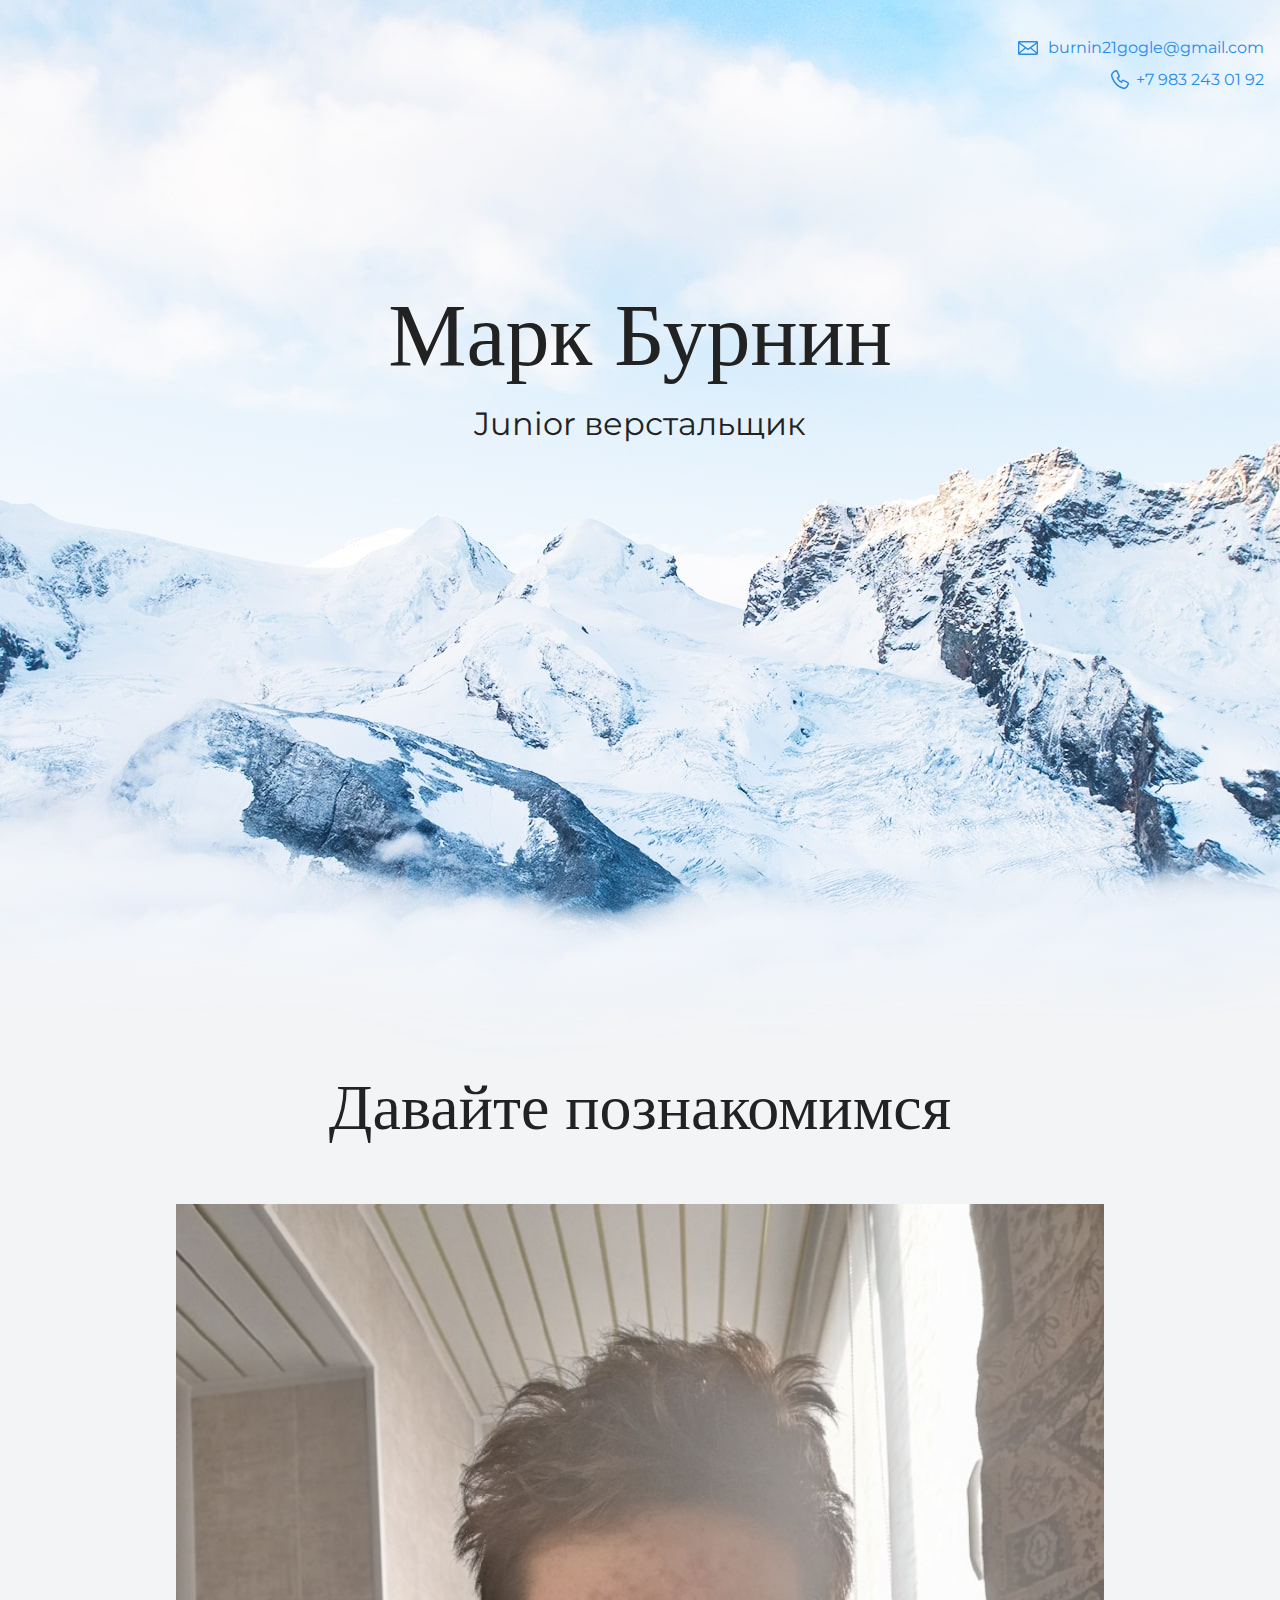
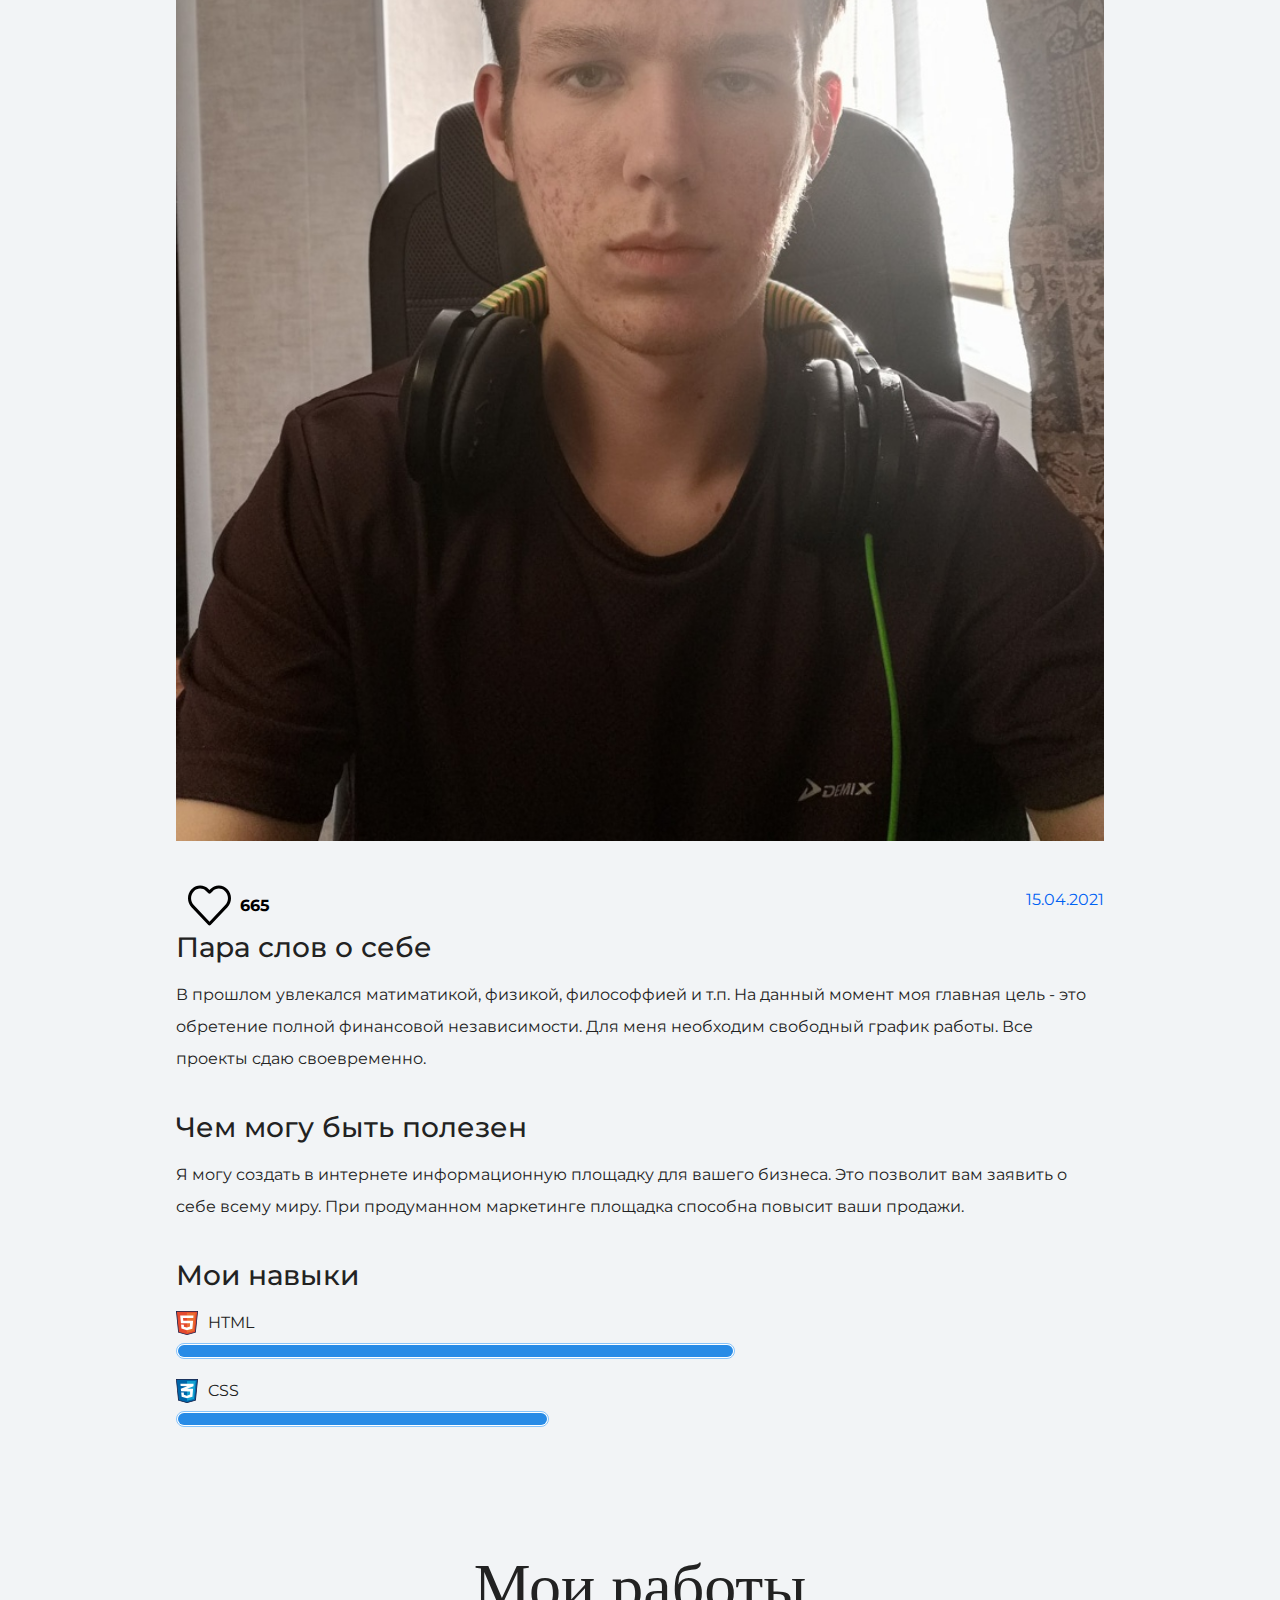
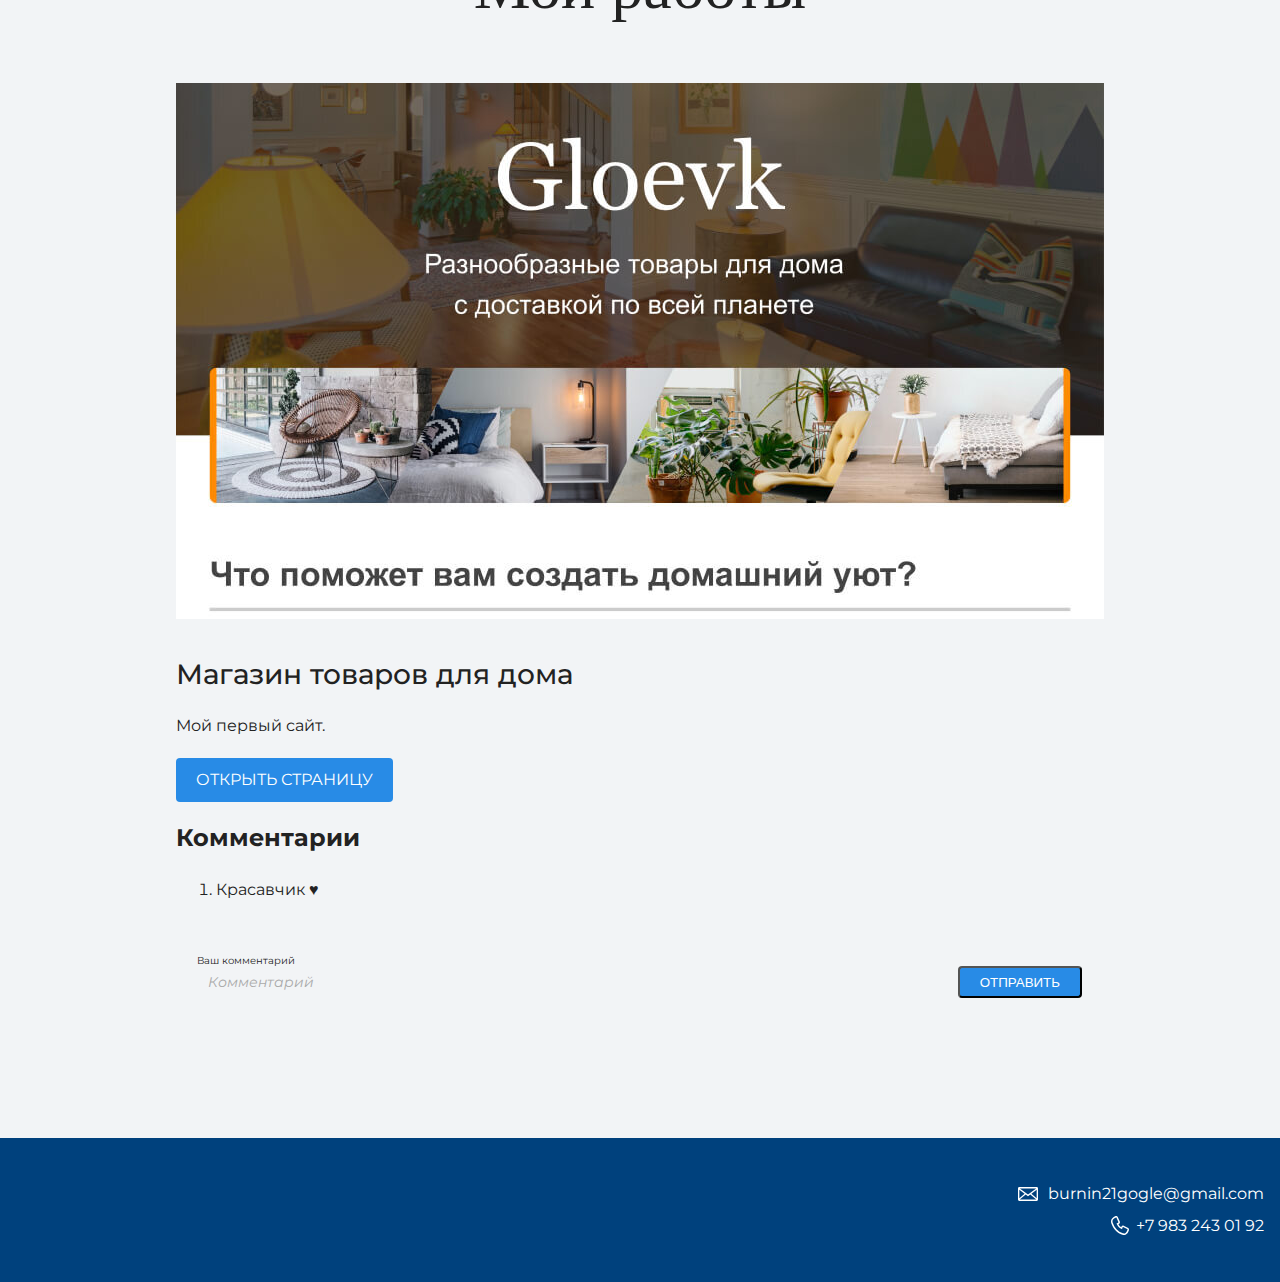
==== index.html @ 39d93b5e "666" ====
<!DOCTYPE html>
<html lang="ru">
  <head>
    <meta charset="UTF-8">
    <link rel="stylesheet" href="style.css">
    <link href="https://fonts.googleapis.com/css?family=Montserrat:400,500,700|Old+Standard+TT&display=swap&subset=cyrillic" rel="stylesheet">
    <title>Портфолио Junior верстальщика</title>
  </head>

  <body>
    <header class="page-header">
    	<div class="container">
      <a href="mailto:burnin21gogle@gmail.com" class="header-email">burnin21gogle@gmail.com</a>
        <br>
      <a href="tel:+79832430192" class="header-phone">+7 983 243 01 92</a>
        </div>
    </header>

    <section class="hero-image">
    	<div class="container">
      <h1 class="heading">Марк Бурнин </h1>
      <p>Junior верстальщик</p>
        </div>
    </section>

    <section class="intro">
    	<div class="container">
      <h2 class="subheading">Давайте познакомимся</h2>
        <figure class="user-image">
        <img src="files/myface.jpg" width="928" alt="Фотография Бурнина Марка Артемьевича">
          </figure>
          <div class="news-stats">
            <button class="heart like-none" type="button"><span class="likes-number">665</span></button>
            <time datetime="2021-04-15">15.04.2021</time>
          </div>
      <h3>Пара слов о себе</h3>
      <p>В прошлом увлекался матиматикой, физикой, философфией и т.п.
       На данный момент моя главная цель - это обретение полной финансовой независимости.
       Для меня необходим свободный график работы.
       Все проекты сдаю своевременно.
        </p>
      <h3>Чем могу быть полезен</h3>
      <p>Я могу создать в интернете информационную площадку для вашего бизнеса.
        Это позволит вам заявить о себе всему миру.
        При продуманном маркетинге площадка способна повысит ваши продажи.</p>
        <div class="skills">
          <h3>Мои навыки</h3>
          <dl class="skills-list">
            <dt class="skill-html">HTML</dt>
            <dd class="level" style="width: 60%;"><div>60%</div></dd>
            <dt class="skill-css">CSS</dt>
            <dd class="level" style="width: 40%;"><div>40%</div></dd>
            </dl>
          </div>
         </div>
    </section>

    <section class="portfolio">
    	<div class="container">
      <h2 class="subheading">Мои работы</h2>
<figure class="project-image">
  <img src="files/project.jpg" width="928" height="536" alt="Cайт магазина товаров для дома">
</figure>
      <h3>Магазин товаров для дома</h3>
      <p>Мой первый сайт.</p>
<a class="button" href="source/project/index.html">Открыть страницу</a>
        </div>

      <div class="container">
        <h2>Комментарии</h2>
          <ol class="comment-list">
            <li class="user-comment">Красавчик ♥</li>
          </ol>
        <form action="https://MarkBurnin.github.io/my-site" method="post" class="comment-form">
          <div class="comment-inner">
            <label class="comment-label" for="comment-input">Ваш комментарий</label>
            <input type="text" class="comment-field" value="" placeholder="Комментарий" required id="comment-input">
          </div>
          <button class="button" type="submit">Отправить</button>
          </form>
        </div>
    </section>
                                                  
    <footer class="page-footer">
    	<div class="container">
      <a class="footer-email" href="mailto:burnin21gogle@gmail.com">burnin21gogle@gmail.com</a>
        <br>
      <a class="footer-phone" href="tel:+79832430192">+7 983 243 01 92</a>
        </div>
    </footer>
    <script src="likes.js"></script>
    <script src="comment.js"></script>
  </body>
</html>
---- style.css ----
body {
  margin: 0;
  min-width: 960px;
  font-family: "Montserrat", "Helvetica", "Arial", sans-serif;
  font-size: 16px;
  line-height: 32px;
  color: #222222;
  background-color: #f2f4f6;
  background-image: url("img/hero-bg.jpg");
  background-repeat: no-repeat;
  background-position: top center;
}

.news-stats{
  display: flex;
  justify-content: space-between;
}

.news-stats img {
  margin-bottom: 4px;
  width: 100%;
  height: 220px;
  object-fit: cover;
}

.like-none {
  background-image: url(img/like-none.svg);
}

.like-full {
  background-image: url(img/like-full.svg);
}

.news-stats time {
  font: 12px/14px;
  color:rgb(0, 97, 243);
}

.heart {
  padding: 12px 14px;
  min-width: 40px;
  min-height: 34px;
  font-family: inherit;
  font-weight: bold;
  font-size: 16px;
  border: none;
  background-color: transparent;
  background-repeat: no-repeat;
  background-position: 12px;
  cursor: pointer;
}  

.heart .likes-number {
  margin-left: 50px;
  line-height: 14px;
}

.container {
  max-width: 928px;
  margin: 0 auto;
  padding: 0 16px;
}

.page-header {
  margin: 0 0 160px;
  padding: 32px 0 32px;
}

.page-header .container,
.page-footer .container {
  max-width: 1408px;
  text-align: right;
}

.page-header a {
  margin-left: 56px;
  color: #288be6;
  text-decoration: none;
  background-repeat: no-repeat;
  background-position: left;
}

.header-email {
  padding-left: 30px;
  background-image: url("img/icon-email-header.svg");
}

.header-phone {
  padding-left: 25px;
  background-image: url("img/icon-phone-header.svg");
}

.hero-image {
  margin-bottom: 620px;
}

.hero-image .container {
  max-width: 1408px;
  text-align: center;
}

.heading {
  margin: 0 0 16px;
  font-family: "Old Standard TT", "Times", "Times New Roman", serif;
  font-size: 88px;
  line-height: 96px;
  font-weight: 400;
}

.hero-image p {
  margin: 0;
  font-size: 32px;
  line-height: 48px;
}

.intro {
  margin: 0 0 120px;
}

.subheading {
  margin: 0 0 56px;
  font-family: "Old Standard TT", "Times", "Times New Roman", serif;
  font-size: 64px;
  line-height: 80px;
  font-weight: 400;
  text-align: center;
}

.user-image {
  margin: 0 0 32px;
  text-align: center;
}

.intro h3,
.portfolio h3 {
  margin: 0 0 12px;
  font-size: 28px;
  line-height: 40px;
  font-weight: 500;
}

.intro p {
  margin: 0 0 32px;
}

.skills-list {
  margin: 0;
  padding: 0;
}

.skills-list dt {
  padding-left: 32px;
  background-repeat: no-repeat;
  background-position: left;
}

.skill-html {
  background-image: url("img/icon-html.svg");
}

.skill-css {
  background-image: url("img/icon-css.svg");
}

.level {
  margin: 4px 0 16px;
  padding: 0;
  height: 14px;
  font-size: 0;
  background-color: #ffffff;
  border: 1px solid #86c3fa;
  border-radius: 8px;
}

.level div {
  margin: 1px;
  height: 12px;
  background-color: #288be6;
  border-radius: 6px;
}

.portfolio {
  margin: 0 0 120px;
}

.projects {
  margin: 0;
  padding: 0;
  list-style: none;
}

.projects li {
  margin: 0 0 80px;
}

.project-image {
  margin: 0 0 24px;
  text-align: center;
}

.projects p {
  margin: 0 0 24px;
}

.button {
  padding: 6px 20px;
  display: inline-block;
  vertical-align: baseline;
  text-decoration: none;
  text-transform: uppercase;
  border-radius: 4px;
  background-color: #288be6;
  color: #ffffff;
}

.page-footer {
  padding: 40px 0;
  background-color: #00417d;
  color: #ffffff;
}

.page-footer a {
  margin-left: 56px;
  color: inherit;
  text-decoration: none;
  background-repeat: no-repeat;
  background-position: left;
}

.footer-email {
  padding-left: 30px;
  background-image: url("img/icon-email-footer.svg");
}

.footer-phone {
  padding-left: 25px;
  background-image: url("img/icon-phone-footer.svg");
}

.comment-form {
  display: flex;
  margin-bottom: 30px;
  padding: 20px 12px;
  margin: 40px 10px;
}

.comment-inner {
  position: relative;
  flex-grow: 1;
  margin-right: 10px;
}

.comment-label {
  position: absolute;
  top: -16px;
  left: -9px;
  padding: 4px 8px;
  font-size: 10px;
  line-height: 14px;
}

.comment-field {
  width: 100%;
  height: 30px;
  padding: 0 10px;
  border: none;
  background-color: transparent;
  font: inherit;
  font-size: 14px;
  line-height: 30px;
}

.comment-field::placeholder {
  color: #aaaaaa;
  font: inherit;
  font-size: 14px;
  font-style: italic;
}

.comment-field:focus::placeholder {
  font-size: 0;
}

.comment-field:hover::placeholder,
.comment-field:active::placeholder {
  opacity: 0.5;
}
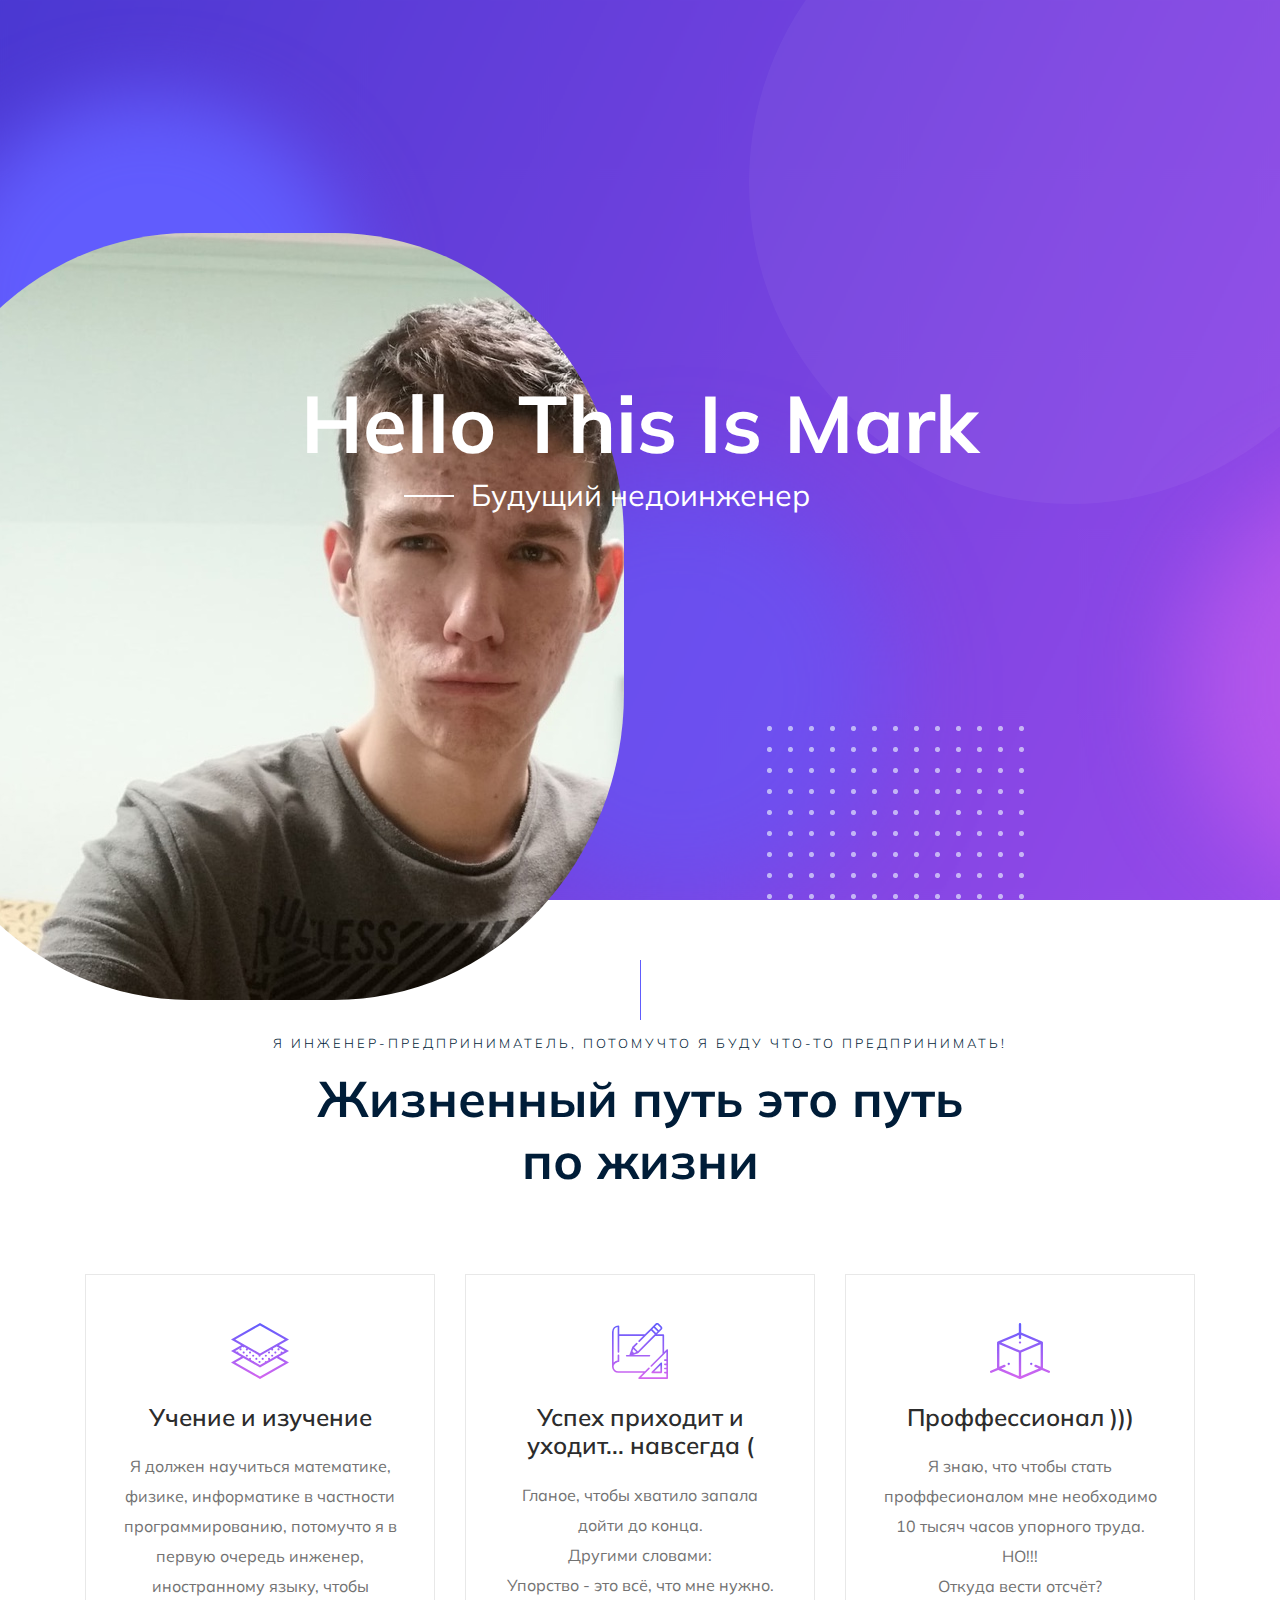
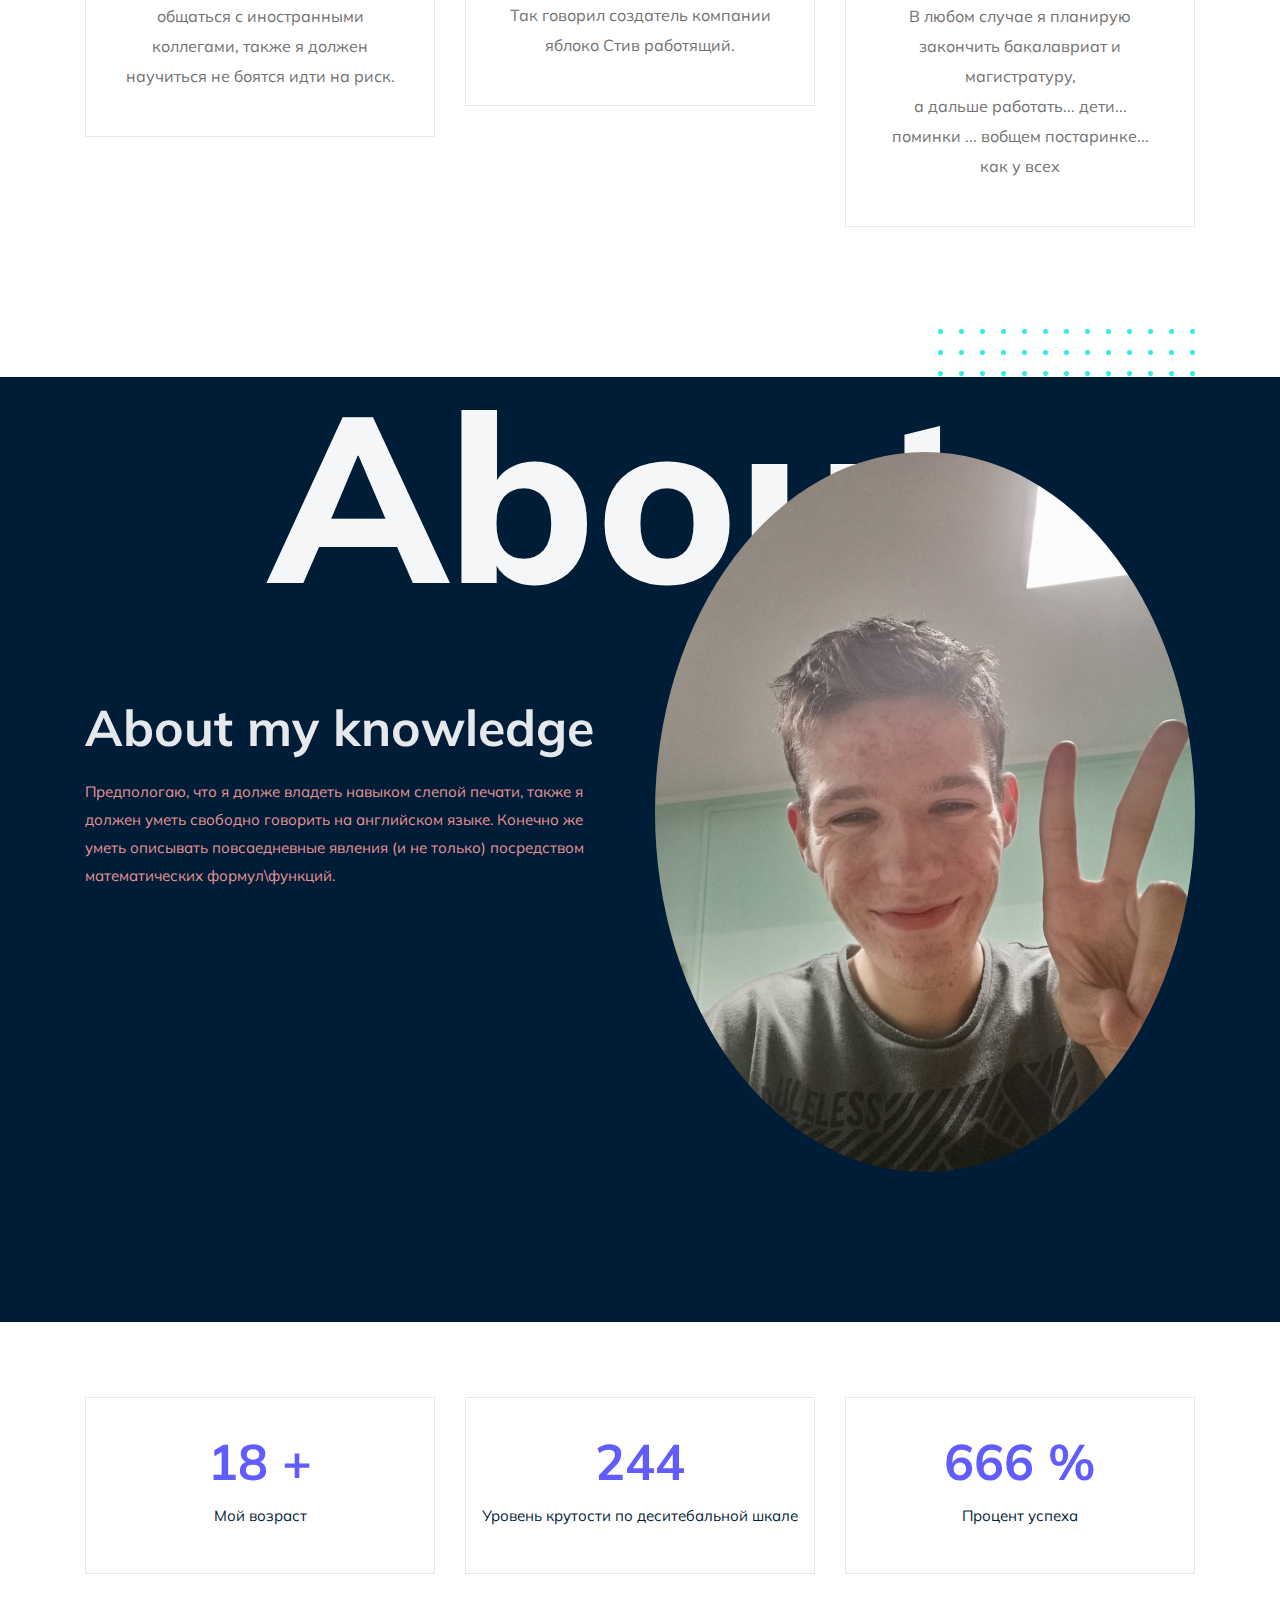
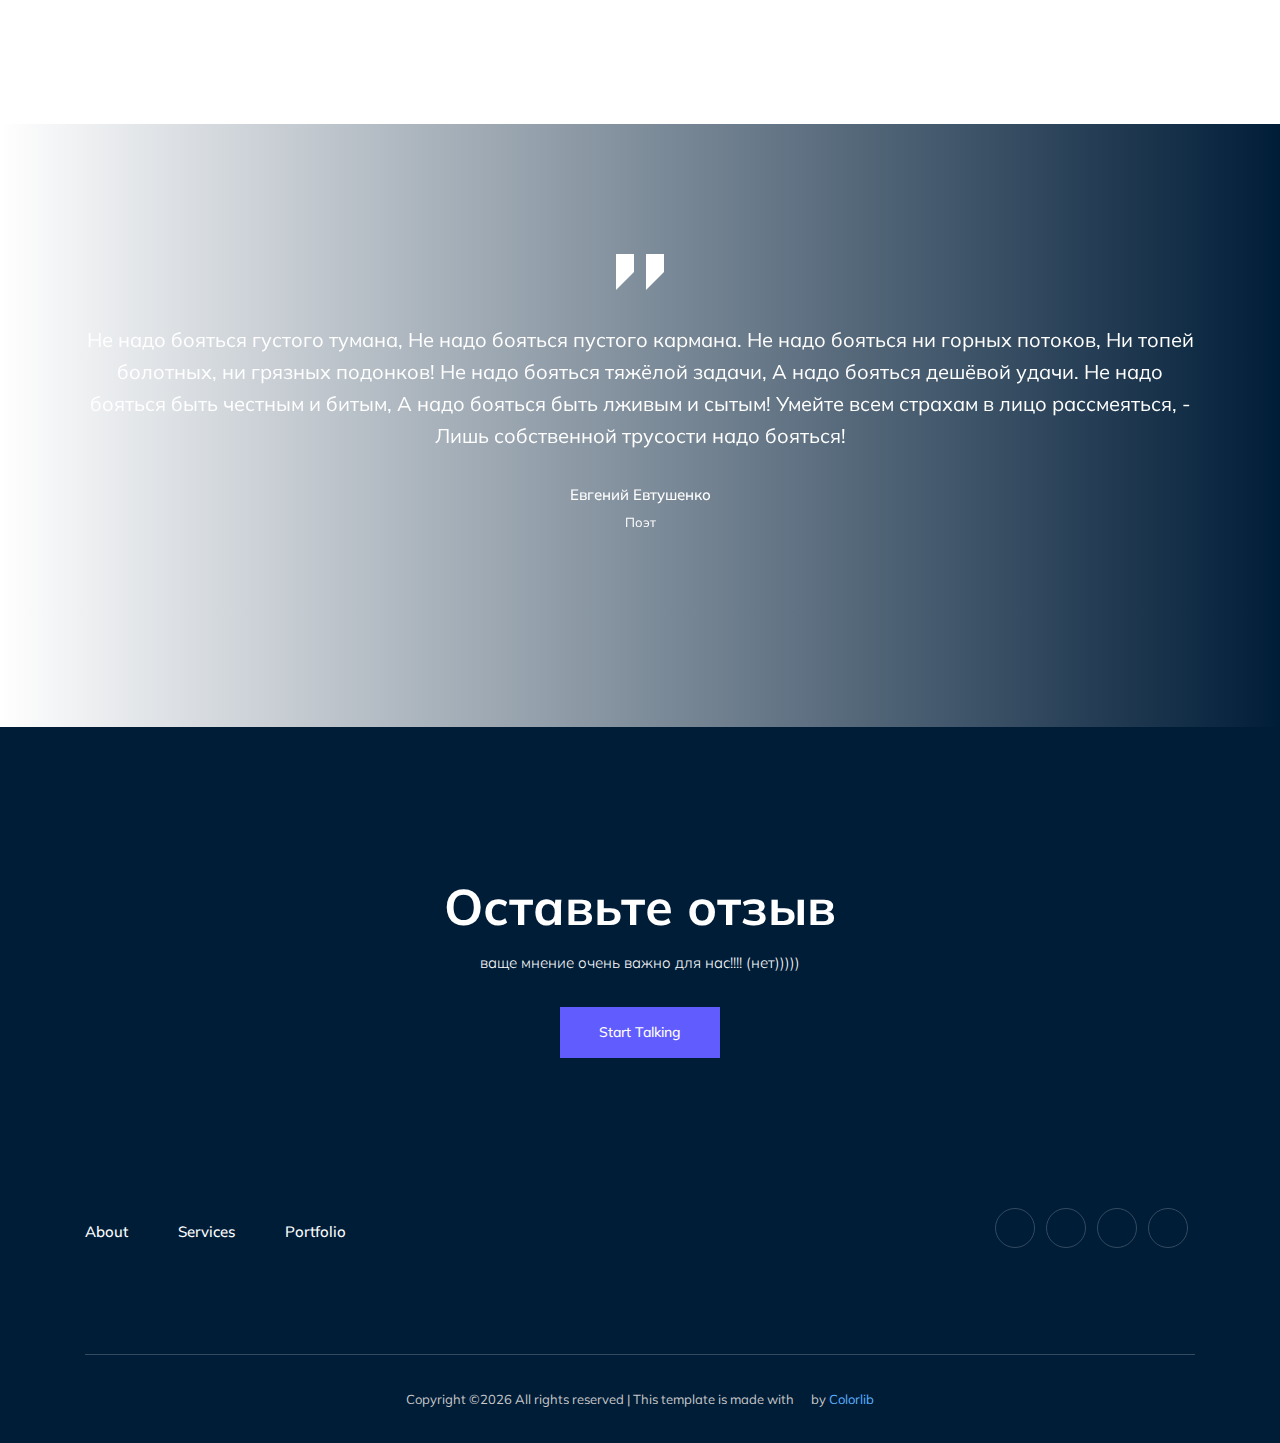
==== commit 8eb24791: "авп" ====
--- a/index.html
+++ b/index.html
@@ -1,94 +1,334 @@
-<!DOCTYPE html>
-<html lang="ru">
-  <head>
-    <meta charset="UTF-8">
-    <link rel="stylesheet" href="style.css">
-    <link href="https://fonts.googleapis.com/css?family=Montserrat:400,500,700|Old+Standard+TT&display=swap&subset=cyrillic" rel="stylesheet">
-    <title>Портфолио Junior верстальщика</title>
-  </head>
-
-  <body>
-    <header class="page-header">
-    	<div class="container">
-      <a href="mailto:burnin21gogle@gmail.com" class="header-email">burnin21gogle@gmail.com</a>
-        <br>
-      <a href="tel:+79832430192" class="header-phone">+7 983 243 01 92</a>
-        </div>
-    </header>
-
-    <section class="hero-image">
-    	<div class="container">
-      <h1 class="heading">Марк Бурнин </h1>
-      <p>Junior верстальщик</p>
-        </div>
-    </section>
-
-    <section class="intro">
-    	<div class="container">
-      <h2 class="subheading">Давайте познакомимся</h2>
-        <figure class="user-image">
-        <img src="files/myface.jpg" width="928" alt="Фотография Бурнина Марка Артемьевича">
-          </figure>
-          <div class="news-stats">
-            <button class="heart like-none" type="button"><span class="likes-number">665</span></button>
-            <time datetime="2021-04-15">15.04.2021</time>
-          </div>
-      <h3>Пара слов о себе</h3>
-      <p>В прошлом увлекался матиматикой, физикой, философфией и т.п.
-       На данный момент моя главная цель - это обретение полной финансовой независимости.
-       Для меня необходим свободный график работы.
-       Все проекты сдаю своевременно.
-        </p>
-      <h3>Чем могу быть полезен</h3>
-      <p>Я могу создать в интернете информационную площадку для вашего бизнеса.
-        Это позволит вам заявить о себе всему миру.
-        При продуманном маркетинге площадка способна повысит ваши продажи.</p>
-        <div class="skills">
-          <h3>Мои навыки</h3>
-          <dl class="skills-list">
-            <dt class="skill-html">HTML</dt>
-            <dd class="level" style="width: 60%;"><div>60%</div></dd>
-            <dt class="skill-css">CSS</dt>
-            <dd class="level" style="width: 40%;"><div>40%</div></dd>
-            </dl>
-          </div>
-         </div>
-    </section>
-
-    <section class="portfolio">
-    	<div class="container">
-      <h2 class="subheading">Мои работы</h2>
-<figure class="project-image">
-  <img src="files/project.jpg" width="928" height="536" alt="Cайт магазина товаров для дома">
-</figure>
-      <h3>Магазин товаров для дома</h3>
-      <p>Мой первый сайт.</p>
-<a class="button" href="source/project/index.html">Открыть страницу</a>
-        </div>
-
-      <div class="container">
-        <h2>Комментарии</h2>
-          <ol class="comment-list">
-            <li class="user-comment">Красавчик ♥</li>
-          </ol>
-        <form action="https://MarkBurnin.github.io/my-site" method="post" class="comment-form">
-          <div class="comment-inner">
-            <label class="comment-label" for="comment-input">Ваш комментарий</label>
-            <input type="text" class="comment-field" value="" placeholder="Комментарий" required id="comment-input">
-          </div>
-          <button class="button" type="submit">Отправить</button>
-          </form>
-        </div>
-    </section>
-                                                  
-    <footer class="page-footer">
-    	<div class="container">
-      <a class="footer-email" href="mailto:burnin21gogle@gmail.com">burnin21gogle@gmail.com</a>
-        <br>
-      <a class="footer-phone" href="tel:+79832430192">+7 983 243 01 92</a>
-        </div>
-    </footer>
-    <script src="likes.js"></script>
-    <script src="comment.js"></script>
-  </body>
-</html>
+<!doctype html>
+<html class="no-js" lang="zxx">
+
+<head>
+    <meta charset="utf-8">
+    <meta http-equiv="x-ua-compatible" content="ie=edge">
+    <title>Марк это Дамблдор</title>
+    <meta name="description" content="">
+    <meta name="viewport" content="width=device-width, initial-scale=1">
+
+    <!-- <link rel="manifest" href="site.webmanifest"> -->
+    <!-- Place favicon.ico in the root directory -->
+
+    <!-- CSS here -->
+    <link rel="stylesheet" href="css/bootstrap.min.css">
+    <link rel="stylesheet" href="css/owl.carousel.min.css">
+    <link rel="stylesheet" href="css/magnific-popup.css">
+    <link rel="stylesheet" href="css/font-awesome.min.css">
+    <link rel="stylesheet" href="css/themify-icons.css">
+    <link rel="stylesheet" href="css/nice-select.css">
+    <link rel="stylesheet" href="css/flaticon.css">
+    <link rel="stylesheet" href="css/gijgo.css">
+    <link rel="stylesheet" href="css/animate.min.css">
+    <link rel="stylesheet" href="css/slick.css">
+    <link rel="stylesheet" href="css/slicknav.css">
+    <link rel="stylesheet" href="css/style.css">
+    <!-- <link rel="stylesheet" href="css/responsive.css"> -->
+</head>
+
+<body>
+    <!--[if lte IE 9]>
+            <p class="browserupgrade">You are using an <strong>outdated</strong> browser. Please <a href="https://browsehappy.com/">upgrade your browser</a> to improve your experience and security.</p>
+        <![endif]-->
+
+ 
+
+    <!-- slider_area_start -->
+    <div class="slider_area">
+        <div class="single_slider  d-flex align-items-center slider_bg_1">
+            <div class="shap_pattern d-none d-lg-block">
+                <img src="img/about/grid.png" alt="">
+            </div>
+            
+            <div class="container">
+                <div class="row align-items-center">
+                    <div class="col-xl-12">
+                        <div class="slider_text text-center">
+                            <h3>
+                                Hello This is Mark
+                            </h3>
+                            <span>Будущий недоинженер</span>
+                        </div>
+                    </div>
+                </div>
+            </div>
+        </div>
+    </div>
+    <!-- slider_area_end -->
+
+    <!-- service_area  -->
+    <div class="service_area">
+        <div class="container">
+            <div class="row">
+                <div class="col-xl-12">
+                    <div class="section_title text-center mb-65">
+                        <span>Я инженер-предприниматель, потомучто я буду что-то предпринимать!</span>
+                        <h3>Жизненный путь это путь<br>
+                                по жизни</h3>
+                    </div>
+                </div>
+            </div>
+            <div class="row">
+                <div class="col-xl-4 col-md-4">
+                    <div class="single_service text-center">
+                        <div class="icon">
+                            <img src="img/svg_icon/1.svg" alt="">
+                        </div>
+                        <h3>Учение и изучение</h3>
+                        <p>Я должен научиться математике, физике, информатике в частности программированию,
+                            потомучто я в первую очередь инженер,
+                            иностранному языку, чтобы общаться с иностранными коллегами,
+                            также я должен научиться не боятся идти на риск.</p>
+                    </div>
+                </div>
+                <div class="col-xl-4 col-md-4">
+                    <div class="single_service text-center">
+                        <div class="icon">
+                            <img src="img/svg_icon/2.svg" alt="">
+                        </div>
+                        <h3>Успех приходит и уходит... навсегда (</h3>
+                        <p>Гланое, чтобы хватило запала дойти до конца. <br>
+
+                            Другими словами: <br>
+                           Упорство - это всё, что мне нужно.<br>
+                        Так говорил создатель компании яблоко Стив работящий.</p>
+                    </div>
+                </div>
+                <div class="col-xl-4 col-md-4">
+                    <div class="single_service text-center">
+                        <div class="icon">
+                            <img src="img/svg_icon/3.svg" alt="">
+                        </div>
+                        <h3>Проффессионал )))</h3>
+                        <p>Я знаю, что чтобы стать проффесионалом мне необходимо 10 тысяч часов упорного труда.
+                            НО!!! 	<br>
+                                Откуда вести отсчёт?<br>
+                            В любом случае я планирую закончить бакалавриат и магистратуру,<br>
+                         а дальше работать... дети... поминки ... вобщем постаринке... как у всех</p>
+                    </div>
+                </div>
+            </div>
+        </div>
+    </div>
+    <!--/ service_area  -->
+
+  
+
+  
+
+    <!-- about_me  -->
+    <div class="about_me">
+        <div class="about_large_title d-none d-lg-block">
+                About
+        </div>
+        <div class="container">
+            <div class="row align-items-center">
+                <div class="col-xl-6 col-md-6">
+                    <div class="about_e_details">
+                        <h3>About my knowledge</h3>
+                        <p> Предпологаю, что я долже владеть навыком слепой печати,
+                            также я должен уметь свободно говорить на английском языке.
+                           Конечно же уметь описывать повсаедневные явления (и не только) 
+                           посредством математических формул\функций.</p>
+                    
+                    </div>
+                </div>
+                <div class="col-xl-6 col-md-6">
+                    <div class="about_img">
+                        <div class="color_pattern d-none d-lg-block">
+                            <img src="img/about/color_grid.png" alt="">
+                        </div>
+                        <div class="my_Pic">
+                                <img src="img/about/meme.jpg" alt="">
+                        </div>
+                    </div>
+                </div>
+            </div>
+        </div>
+    </div>
+    <!--/ about_me  -->
+
+    <div class="counter_area">
+        <div class="container">
+            <div class="row">
+                <div class="col-xl-4 col-md-4">
+                    <div class="single_counter text-center">
+                        <h3>
+                            <span class="counter" >18 </span><span>+</span>
+                        </h3>
+                        <p>Мой возраст</p>
+                    </div>
+                </div>
+                <div class="col-xl-4 col-md-4">
+                    <div class="single_counter text-center">
+                        <h3>
+                            <span class="counter">244 </span>
+                        </h3>
+                        <p>Уровень крутости по деситебальной шкале</p>
+                    </div>
+                </div>
+                <div class="col-xl-4 col-md-4">
+                    <div class="single_counter text-center">
+                        <h3>
+                            <span class="counter" >666 </span> <span>%</span>
+                        </h3>
+                        <p>Процент успеха</p>
+                    </div>
+                </div>
+            </div>
+        </div>
+    </div>
+    <!-- testimonial_area  -->
+    <div class="testimonial_area ">
+            <div class="container">
+                <div class="row">
+                    <div class="col-xl-12">
+                        <div class="testmonial_active owl-carousel">
+                            <div class="single_carousel">
+                                    <div class="single_testmonial text-center">
+                                            <div class="quote">
+                                                <img src="img/testmonial/quote.svg" alt="">
+                                            </div>
+                                            <p>Не надо бояться густого тумана,<br>
+                                                Не надо бояться пустого кармана.<br>
+                                                Не надо бояться ни горных потоков,<br>
+                                                Ни топей болотных, ни грязных подонков!<br>
+                                                <br>
+                                                Не надо бояться тяжёлой задачи,<br>
+                                                А надо бояться дешёвой удачи.<br>
+                                                Не надо бояться быть честным и битым,<br>
+                                                А надо бояться быть лживым и сытым!<br>
+                                                <br>
+                                                Умейте всем страхам в лицо рассмеяться, -<br>
+                                                Лишь собственной трусости надо бояться! </p>
+                                            <div class="testmonial_author">
+                                                
+                                                <h3>Евгений Евтушенко</h3>
+                                                <span>Поэт</span>
+                                            </div>
+                                        </div>
+                            </div>
+                            <div class="single_carousel">
+                                    <div class="single_testmonial text-center">
+                                            <div class="quote">
+                                                <img src="img/testmonial/quote.svg" alt="">
+                                            </div>
+                                            <p>Сегодня (11.07.2021) я заметил, что каждую личность что-то олицетворяет.
+                                                 Например сильную личность может олицетворять бык. Когда я задумался, что олицетворяет меня, то первое, что пришло на ум это бесконечно большой, очень высокий безлюдный серый склад наполненный тёмно-серыми коробками на которых виднеется белая совершенно пустая карточка на которой что-то должно быть указано. А фоном играет тихая приятная дарящая блаженство мелодия 🎶. Чуть пожже я понял, что этот склад олицетворял не меня,
+                                                 а лишь моё душевное состояние в данный момент. </p>
+                                            <div class="testmonial_author">
+                                                
+                                                <h3>Бурнин МАрк</h3>
+                                                <span>Это я если ЧЁ!!!</span>
+                                            </div>
+                                        </div>
+                            </div>
+                            <div class="single_carousel">
+                                    <div class="single_testmonial text-center">
+                                            <div class="quote">
+                                                <img src="img/testmonial/quote.svg" alt="">
+                                            </div>
+                                            <p>📃 «Главные вопросы времени будут решены не речами и резолюциями, а железом и кровью». </p>
+                                            <div class="testmonial_author">
+                                                <h3>💡 Отто фон Бисмарк</h3>
+                                                <span>великий канслер германии</span>
+                                            </div>
+                                        </div>
+                            </div>
+                        </div>
+                    </div>
+                </div>
+            </div>
+        </div>
+        <!-- /testimonial_area  -->
+    
+    <div class="discuss_projects">
+        <div class="container">
+            <div class="row">
+                <div class="col-xl-12">
+                    <div class="project_text text-center">
+                        <h3>Оставьте отзыв</h3>
+                        <p>ваще мнение очень важно для нас!!!! (нет)))))</p>
+                        <a class="boxed-btn3" href="#">Start Talking</a>
+                    </div>
+                </div>
+            </div>
+        </div>
+    </div>
+
+    <!-- footer start -->
+    <footer class="footer">
+        <div class="footer_top">
+            <div class="container">
+                <div class="row align-items-center">
+                    <div class="col-xl-6 col-md-6">
+                        <div class="menu_links">
+                            <ul>
+                                <li><a href="#">About</a></li>
+                                <li><a href="#">Services</a></li>
+                                <li><a href="#">Portfolio</a></li>
+                            </ul>
+                        </div>
+                    </div>
+                    <div class="col-xl-6 col-md-6">
+                        <div class="socail_links">
+                            <ul>
+                                <li><a href="#"> </a></li>
+                                <li><a href="#"> </a></li>
+                                <li><a href="#"> </a></li>
+                                <li><a href="#"> </a></li>
+                            </ul>
+                        </div>
+                    </div>
+                </div>
+            </div>
+        </div>
+        <div class="copy-right_text">
+            <div class="container">
+                <div class="footer_border"></div>
+                <div class="row">
+                    <div class="col-xl-12">
+                        <p class="copy_right text-center">
+                            <!-- Link back to Colorlib can't be removed. Template is licensed under CC BY 3.0. -->
+Copyright &copy;<script>document.write(new Date().getFullYear());</script> All rights reserved | This template is made with <i class="fa fa-heart-o" aria-hidden="true"></i> by <a href="https://colorlib.com" target="_blank">Colorlib</a>
+<!-- Link back to Colorlib can't be removed. Template is licensed under CC BY 3.0. -->
+                        </p>
+                    </div>
+                </div>
+            </div>
+        </div>
+    </footer>
+    <!--/ footer end  -->
+
+    <!-- JS here -->
+    <script src="js/vendor/modernizr-3.5.0.min.js"></script>
+    <script src="js/vendor/jquery-1.12.4.min.js"></script>
+    <script src="js/popper.min.js"></script>
+    <script src="js/bootstrap.min.js"></script>
+    <script src="js/owl.carousel.min.js"></script>
+    <script src="js/isotope.pkgd.min.js"></script>
+    <script src="js/ajax-form.js"></script>
+    <script src="js/waypoints.min.js"></script>
+    <script src="js/jquery.counterup.min.js"></script>
+    <script src="js/imagesloaded.pkgd.min.js"></script>
+    <script src="js/scrollIt.js"></script>
+    <script src="js/jquery.scrollUp.min.js"></script>
+    <script src="js/wow.min.js"></script>
+    <script src="js/nice-select.min.js"></script>
+    <script src="js/jquery.slicknav.min.js"></script>
+    <script src="js/jquery.magnific-popup.min.js"></script>
+    <script src="js/plugins.js"></script>
+    <script src="js/gijgo.min.js"></script>
+
+    <!--contact js-->
+    <script src="js/contact.js"></script>
+    <script src="js/jquery.ajaxchimp.min.js"></script>
+    <script src="js/jquery.form.js"></script>
+    <script src="js/jquery.validate.min.js"></script>
+    <script src="js/mail-script.js"></script>
+
+    <script src="js/main.js"></script>
+</body>
+
+</html>--- a/css/themify-icons.css
+++ b/css/themify-icons.css
@@ -0,0 +1,1085 @@
+@font-face {
+	font-family: 'themify';
+	src:url('../fonts/themify.eot?-fvbane');
+	src:url('../fonts/themify.eot?#iefix-fvbane') format('embedded-opentype'),
+		url('../fonts/themify.woff?-fvbane') format('woff'),
+		url('../fonts/themify.ttf?-fvbane') format('truetype'),
+		url('../fonts/themify.svg?-fvbane#themify') format('svg');
+	font-weight: normal;
+	font-style: normal;
+}
+
+[class^="ti-"], [class*=" ti-"] {
+	font-family: 'themify';
+	/* speak: none; */
+	font-style: normal;
+	font-weight: normal;
+	font-variant: normal;
+	text-transform: none;
+	line-height: 1;
+
+	/* Better Font Rendering =========== */
+	-webkit-font-smoothing: antialiased;
+	-moz-osx-font-smoothing: grayscale;
+}
+
+.ti-wand:before {
+	content: "\e600";
+}
+.ti-volume:before {
+	content: "\e601";
+}
+.ti-user:before {
+	content: "\e602";
+}
+.ti-unlock:before {
+	content: "\e603";
+}
+.ti-unlink:before {
+	content: "\e604";
+}
+.ti-trash:before {
+	content: "\e605";
+}
+.ti-thought:before {
+	content: "\e606";
+}
+.ti-target:before {
+	content: "\e607";
+}
+.ti-tag:before {
+	content: "\e608";
+}
+.ti-tablet:before {
+	content: "\e609";
+}
+.ti-star:before {
+	content: "\e60a";
+}
+.ti-spray:before {
+	content: "\e60b";
+}
+.ti-signal:before {
+	content: "\e60c";
+}
+.ti-shopping-cart:before {
+	content: "\e60d";
+}
+.ti-shopping-cart-full:before {
+	content: "\e60e";
+}
+.ti-settings:before {
+	content: "\e60f";
+}
+.ti-search:before {
+	content: "\e610";
+}
+.ti-zoom-in:before {
+	content: "\e611";
+}
+.ti-zoom-out:before {
+	content: "\e612";
+}
+.ti-cut:before {
+	content: "\e613";
+}
+.ti-ruler:before {
+	content: "\e614";
+}
+.ti-ruler-pencil:before {
+	content: "\e615";
+}
+.ti-ruler-alt:before {
+	content: "\e616";
+}
+.ti-bookmark:before {
+	content: "\e617";
+}
+.ti-bookmark-alt:before {
+	content: "\e618";
+}
+.ti-reload:before {
+	content: "\e619";
+}
+.ti-plus:before {
+	content: "\e61a";
+}
+.ti-pin:before {
+	content: "\e61b";
+}
+.ti-pencil:before {
+	content: "\e61c";
+}
+.ti-pencil-alt:before {
+	content: "\e61d";
+}
+.ti-paint-roller:before {
+	content: "\e61e";
+}
+.ti-paint-bucket:before {
+	content: "\e61f";
+}
+.ti-na:before {
+	content: "\e620";
+}
+.ti-mobile:before {
+	content: "\e621";
+}
+.ti-minus:before {
+	content: "\e622";
+}
+.ti-medall:before {
+	content: "\e623";
+}
+.ti-medall-alt:before {
+	content: "\e624";
+}
+.ti-marker:before {
+	content: "\e625";
+}
+.ti-marker-alt:before {
+	content: "\e626";
+}
+.ti-arrow-up:before {
+	content: "\e627";
+}
+.ti-arrow-right:before {
+	content: "\e628";
+}
+.ti-arrow-left:before {
+	content: "\e629";
+}
+.ti-arrow-down:before {
+	content: "\e62a";
+}
+.ti-lock:before {
+	content: "\e62b";
+}
+.ti-location-arrow:before {
+	content: "\e62c";
+}
+.ti-link:before {
+	content: "\e62d";
+}
+.ti-layout:before {
+	content: "\e62e";
+}
+.ti-layers:before {
+	content: "\e62f";
+}
+.ti-layers-alt:before {
+	content: "\e630";
+}
+.ti-key:before {
+	content: "\e631";
+}
+.ti-import:before {
+	content: "\e632";
+}
+.ti-image:before {
+	content: "\e633";
+}
+.ti-heart:before {
+	content: "\e634";
+}
+.ti-heart-broken:before {
+	content: "\e635";
+}
+.ti-hand-stop:before {
+	content: "\e636";
+}
+.ti-hand-open:before {
+	content: "\e637";
+}
+.ti-hand-drag:before {
+	content: "\e638";
+}
+.ti-folder:before {
+	content: "\e639";
+}
+.ti-flag:before {
+	content: "\e63a";
+}
+.ti-flag-alt:before {
+	content: "\e63b";
+}
+.ti-flag-alt-2:before {
+	content: "\e63c";
+}
+.ti-eye:before {
+	content: "\e63d";
+}
+.ti-export:before {
+	content: "\e63e";
+}
+.ti-exchange-vertical:before {
+	content: "\e63f";
+}
+.ti-desktop:before {
+	content: "\e640";
+}
+.ti-cup:before {
+	content: "\e641";
+}
+.ti-crown:before {
+	content: "\e642";
+}
+.ti-comments:before {
+	content: "\e643";
+}
+.ti-comment:before {
+	content: "\e644";
+}
+.ti-comment-alt:before {
+	content: "\e645";
+}
+.ti-close:before {
+	content: "\e646";
+}
+.ti-clip:before {
+	content: "\e647";
+}
+.ti-angle-up:before {
+	content: "\e648";
+}
+.ti-angle-right:before {
+	content: "";
+	border: 5px solid black;
+	border-radius: 50%;
+}
+.ti-angle-left:before {
+	content: "";
+	border: 5px solid black;
+	border-radius: 50%;
+}
+.ti-angle-down:before {
+	content: "\e64b";
+}
+.ti-check:before {
+	content: "\e64c";
+}
+.ti-check-box:before {
+	content: "\e64d";
+}
+.ti-camera:before {
+	content: "\e64e";
+}
+.ti-announcement:before {
+	content: "\e64f";
+}
+.ti-brush:before {
+	content: "\e650";
+}
+.ti-briefcase:before {
+	content: "\e651";
+}
+.ti-bolt:before {
+	content: "\e652";
+}
+.ti-bolt-alt:before {
+	content: "\e653";
+}
+.ti-blackboard:before {
+	content: "\e654";
+}
+.ti-bag:before {
+	content: "\e655";
+}
+.ti-move:before {
+	content: "\e656";
+}
+.ti-arrows-vertical:before {
+	content: "\e657";
+}
+.ti-arrows-horizontal:before {
+	content: "\e658";
+}
+.ti-fullscreen:before {
+	content: "\e659";
+}
+.ti-arrow-top-right:before {
+	content: "\e65a";
+}
+.ti-arrow-top-left:before {
+	content: "\e65b";
+}
+.ti-arrow-circle-up:before {
+	content: "\e65c";
+}
+.ti-arrow-circle-right:before {
+	content: "\e65d";
+}
+.ti-arrow-circle-left:before {
+	content: "\e65e";
+}
+.ti-arrow-circle-down:before {
+	content: "\e65f";
+}
+.ti-angle-double-up:before {
+	content: "\e660";
+}
+.ti-angle-double-right:before {
+	content: "\e661";
+}
+.ti-angle-double-left:before {
+	content: "\e662";
+}
+.ti-angle-double-down:before {
+	content: "\e663";
+}
+.ti-zip:before {
+	content: "\e664";
+}
+.ti-world:before {
+	content: "\e665";
+}
+.ti-wheelchair:before {
+	content: "\e666";
+}
+.ti-view-list:before {
+	content: "\e667";
+}
+.ti-view-list-alt:before {
+	content: "\e668";
+}
+.ti-view-grid:before {
+	content: "\e669";
+}
+.ti-uppercase:before {
+	content: "\e66a";
+}
+.ti-upload:before {
+	content: "\e66b";
+}
+.ti-underline:before {
+	content: "\e66c";
+}
+.ti-truck:before {
+	content: "\e66d";
+}
+.ti-timer:before {
+	content: "\e66e";
+}
+.ti-ticket:before {
+	content: "\e66f";
+}
+.ti-thumb-up:before {
+	content: "\e670";
+}
+.ti-thumb-down:before {
+	content: "\e671";
+}
+.ti-text:before {
+	content: "\e672";
+}
+.ti-stats-up:before {
+	content: "\e673";
+}
+.ti-stats-down:before {
+	content: "\e674";
+}
+.ti-split-v:before {
+	content: "\e675";
+}
+.ti-split-h:before {
+	content: "\e676";
+}
+.ti-smallcap:before {
+	content: "\e677";
+}
+.ti-shine:before {
+	content: "\e678";
+}
+.ti-shift-right:before {
+	content: "\e679";
+}
+.ti-shift-left:before {
+	content: "\e67a";
+}
+.ti-shield:before {
+	content: "\e67b";
+}
+.ti-notepad:before {
+	content: "\e67c";
+}
+.ti-server:before {
+	content: "\e67d";
+}
+.ti-quote-right:before {
+	content: "\e67e";
+}
+.ti-quote-left:before {
+	content: "\e67f";
+}
+.ti-pulse:before {
+	content: "\e680";
+}
+.ti-printer:before {
+	content: "\e681";
+}
+.ti-power-off:before {
+	content: "\e682";
+}
+.ti-plug:before {
+	content: "\e683";
+}
+.ti-pie-chart:before {
+	content: "\e684";
+}
+.ti-paragraph:before {
+	content: "\e685";
+}
+.ti-panel:before {
+	content: "\e686";
+}
+.ti-package:before {
+	content: "\e687";
+}
+.ti-music:before {
+	content: "\e688";
+}
+.ti-music-alt:before {
+	content: "\e689";
+}
+.ti-mouse:before {
+	content: "\e68a";
+}
+.ti-mouse-alt:before {
+	content: "\e68b";
+}
+.ti-money:before {
+	content: "\e68c";
+}
+.ti-microphone:before {
+	content: "\e68d";
+}
+.ti-menu:before {
+	content: "\e68e";
+}
+.ti-menu-alt:before {
+	content: "\e68f";
+}
+.ti-map:before {
+	content: "\e690";
+}
+.ti-map-alt:before {
+	content: "\e691";
+}
+.ti-loop:before {
+	content: "\e692";
+}
+.ti-location-pin:before {
+	content: "\e693";
+}
+.ti-list:before {
+	content: "\e694";
+}
+.ti-light-bulb:before {
+	content: "\e695";
+}
+.ti-Italic:before {
+	content: "\e696";
+}
+.ti-info:before {
+	content: "\e697";
+}
+.ti-infinite:before {
+	content: "\e698";
+}
+.ti-id-badge:before {
+	content: "\e699";
+}
+.ti-hummer:before {
+	content: "\e69a";
+}
+.ti-home:before {
+	content: "\e69b";
+}
+.ti-help:before {
+	content: "\e69c";
+}
+.ti-headphone:before {
+	content: "\e69d";
+}
+.ti-harddrives:before {
+	content: "\e69e";
+}
+.ti-harddrive:before {
+	content: "\e69f";
+}
+.ti-gift:before {
+	content: "\e6a0";
+}
+.ti-game:before {
+	content: "\e6a1";
+}
+.ti-filter:before {
+	content: "\e6a2";
+}
+.ti-files:before {
+	content: "\e6a3";
+}
+.ti-file:before {
+	content: "\e6a4";
+}
+.ti-eraser:before {
+	content: "\e6a5";
+}
+.ti-envelope:before {
+	content: "\e6a6";
+}
+.ti-download:before {
+	content: "\e6a7";
+}
+.ti-direction:before {
+	content: "\e6a8";
+}
+.ti-direction-alt:before {
+	content: "\e6a9";
+}
+.ti-dashboard:before {
+	content: "\e6aa";
+}
+.ti-control-stop:before {
+	content: "\e6ab";
+}
+.ti-control-shuffle:before {
+	content: "\e6ac";
+}
+.ti-control-play:before {
+	content: "\e6ad";
+}
+.ti-control-pause:before {
+	content: "\e6ae";
+}
+.ti-control-forward:before {
+	content: "\e6af";
+}
+.ti-control-backward:before {
+	content: "\e6b0";
+}
+.ti-cloud:before {
+	content: "\e6b1";
+}
+.ti-cloud-up:before {
+	content: "\e6b2";
+}
+.ti-cloud-down:before {
+	content: "\e6b3";
+}
+.ti-clipboard:before {
+	content: "\e6b4";
+}
+.ti-car:before {
+	content: "\e6b5";
+}
+.ti-calendar:before {
+	content: "\e6b6";
+}
+.ti-book:before {
+	content: "\e6b7";
+}
+.ti-bell:before {
+	content: "\e6b8";
+}
+.ti-basketball:before {
+	content: "\e6b9";
+}
+.ti-bar-chart:before {
+	content: "\e6ba";
+}
+.ti-bar-chart-alt:before {
+	content: "\e6bb";
+}
+.ti-back-right:before {
+	content: "\e6bc";
+}
+.ti-back-left:before {
+	content: "\e6bd";
+}
+.ti-arrows-corner:before {
+	content: "\e6be";
+}
+.ti-archive:before {
+	content: "\e6bf";
+}
+.ti-anchor:before {
+	content: "\e6c0";
+}
+.ti-align-right:before {
+	content: "\e6c1";
+}
+.ti-align-left:before {
+	content: "\e6c2";
+}
+.ti-align-justify:before {
+	content: "\e6c3";
+}
+.ti-align-center:before {
+	content: "\e6c4";
+}
+.ti-alert:before {
+	content: "\e6c5";
+}
+.ti-alarm-clock:before {
+	content: "\e6c6";
+}
+.ti-agenda:before {
+	content: "\e6c7";
+}
+.ti-write:before {
+	content: "\e6c8";
+}
+.ti-window:before {
+	content: "\e6c9";
+}
+.ti-widgetized:before {
+	content: "\e6ca";
+}
+.ti-widget:before {
+	content: "\e6cb";
+}
+.ti-widget-alt:before {
+	content: "\e6cc";
+}
+.ti-wallet:before {
+	content: "\e6cd";
+}
+.ti-video-clapper:before {
+	content: "\e6ce";
+}
+.ti-video-camera:before {
+	content: "\e6cf";
+}
+.ti-vector:before {
+	content: "\e6d0";
+}
+.ti-themify-logo:before {
+	content: "\e6d1";
+}
+.ti-themify-favicon:before {
+	content: "\e6d2";
+}
+.ti-themify-favicon-alt:before {
+	content: "\e6d3";
+}
+.ti-support:before {
+	content: "\e6d4";
+}
+.ti-stamp:before {
+	content: "\e6d5";
+}
+.ti-split-v-alt:before {
+	content: "\e6d6";
+}
+.ti-slice:before {
+	content: "\e6d7";
+}
+.ti-shortcode:before {
+	content: "\e6d8";
+}
+.ti-shift-right-alt:before {
+	content: "\e6d9";
+}
+.ti-shift-left-alt:before {
+	content: "\e6da";
+}
+.ti-ruler-alt-2:before {
+	content: "\e6db";
+}
+.ti-receipt:before {
+	content: "\e6dc";
+}
+.ti-pin2:before {
+	content: "\e6dd";
+}
+.ti-pin-alt:before {
+	content: "\e6de";
+}
+.ti-pencil-alt2:before {
+	content: "\e6df";
+}
+.ti-palette:before {
+	content: "\e6e0";
+}
+.ti-more:before {
+	content: "\e6e1";
+}
+.ti-more-alt:before {
+	content: "\e6e2";
+}
+.ti-microphone-alt:before {
+	content: "\e6e3";
+}
+.ti-magnet:before {
+	content: "\e6e4";
+}
+.ti-line-double:before {
+	content: "\e6e5";
+}
+.ti-line-dotted:before {
+	content: "\e6e6";
+}
+.ti-line-dashed:before {
+	content: "\e6e7";
+}
+.ti-layout-width-full:before {
+	content: "\e6e8";
+}
+.ti-layout-width-default:before {
+	content: "\e6e9";
+}
+.ti-layout-width-default-alt:before {
+	content: "\e6ea";
+}
+.ti-layout-tab:before {
+	content: "\e6eb";
+}
+.ti-layout-tab-window:before {
+	content: "\e6ec";
+}
+.ti-layout-tab-v:before {
+	content: "\e6ed";
+}
+.ti-layout-tab-min:before {
+	content: "\e6ee";
+}
+.ti-layout-slider:before {
+	content: "\e6ef";
+}
+.ti-layout-slider-alt:before {
+	content: "\e6f0";
+}
+.ti-layout-sidebar-right:before {
+	content: "\e6f1";
+}
+.ti-layout-sidebar-none:before {
+	content: "\e6f2";
+}
+.ti-layout-sidebar-left:before {
+	content: "\e6f3";
+}
+.ti-layout-placeholder:before {
+	content: "\e6f4";
+}
+.ti-layout-menu:before {
+	content: "\e6f5";
+}
+.ti-layout-menu-v:before {
+	content: "\e6f6";
+}
+.ti-layout-menu-separated:before {
+	content: "\e6f7";
+}
+.ti-layout-menu-full:before {
+	content: "\e6f8";
+}
+.ti-layout-media-right-alt:before {
+	content: "\e6f9";
+}
+.ti-layout-media-right:before {
+	content: "\e6fa";
+}
+.ti-layout-media-overlay:before {
+	content: "\e6fb";
+}
+.ti-layout-media-overlay-alt:before {
+	content: "\e6fc";
+}
+.ti-layout-media-overlay-alt-2:before {
+	content: "\e6fd";
+}
+.ti-layout-media-left-alt:before {
+	content: "\e6fe";
+}
+.ti-layout-media-left:before {
+	content: "\e6ff";
+}
+.ti-layout-media-center-alt:before {
+	content: "\e700";
+}
+.ti-layout-media-center:before {
+	content: "\e701";
+}
+.ti-layout-list-thumb:before {
+	content: "\e702";
+}
+.ti-layout-list-thumb-alt:before {
+	content: "\e703";
+}
+.ti-layout-list-post:before {
+	content: "\e704";
+}
+.ti-layout-list-large-image:before {
+	content: "\e705";
+}
+.ti-layout-line-solid:before {
+	content: "\e706";
+}
+.ti-layout-grid4:before {
+	content: "\e707";
+}
+.ti-layout-grid3:before {
+	content: "\e708";
+}
+.ti-layout-grid2:before {
+	content: "\e709";
+}
+.ti-layout-grid2-thumb:before {
+	content: "\e70a";
+}
+.ti-layout-cta-right:before {
+	content: "\e70b";
+}
+.ti-layout-cta-left:before {
+	content: "\e70c";
+}
+.ti-layout-cta-center:before {
+	content: "\e70d";
+}
+.ti-layout-cta-btn-right:before {
+	content: "\e70e";
+}
+.ti-layout-cta-btn-left:before {
+	content: "\e70f";
+}
+.ti-layout-column4:before {
+	content: "\e710";
+}
+.ti-layout-column3:before {
+	content: "\e711";
+}
+.ti-layout-column2:before {
+	content: "\e712";
+}
+.ti-layout-accordion-separated:before {
+	content: "\e713";
+}
+.ti-layout-accordion-merged:before {
+	content: "\e714";
+}
+.ti-layout-accordion-list:before {
+	content: "\e715";
+}
+.ti-ink-pen:before {
+	content: "\e716";
+}
+.ti-info-alt:before {
+	content: "\e717";
+}
+.ti-help-alt:before {
+	content: "\e718";
+}
+.ti-headphone-alt:before {
+	content: "\e719";
+}
+.ti-hand-point-up:before {
+	content: "\e71a";
+}
+.ti-hand-point-right:before {
+	content: "\e71b";
+}
+.ti-hand-point-left:before {
+	content: "\e71c";
+}
+.ti-hand-point-down:before {
+	content: "\e71d";
+}
+.ti-gallery:before {
+	content: "\e71e";
+}
+.ti-face-smile:before {
+	content: "\e71f";
+}
+.ti-face-sad:before {
+	content: "\e720";
+}
+.ti-credit-card:before {
+	content: "\e721";
+}
+.ti-control-skip-forward:before {
+	content: "\e722";
+}
+.ti-control-skip-backward:before {
+	content: "\e723";
+}
+.ti-control-record:before {
+	content: "\e724";
+}
+.ti-control-eject:before {
+	content: "\e725";
+}
+.ti-comments-smiley:before {
+	content: "\e726";
+}
+.ti-brush-alt:before {
+	content: "\e727";
+}
+.ti-youtube:before {
+	content: "\e728";
+}
+.ti-vimeo:before {
+	content: "\e729";
+}
+.ti-twitter:before {
+	content: "\e72a";
+}
+.ti-time:before {
+	content: "\e72b";
+}
+.ti-tumblr:before {
+	content: "\e72c";
+}
+.ti-skype:before {
+	content: "\e72d";
+}
+.ti-share:before {
+	content: "\e72e";
+}
+.ti-share-alt:before {
+	content: "\e72f";
+}
+.ti-rocket:before {
+	content: "\e730";
+}
+.ti-pinterest:before {
+	content: "\e731";
+}
+.ti-new-window:before {
+	content: "\e732";
+}
+.ti-microsoft:before {
+	content: "\e733";
+}
+.ti-list-ol:before {
+	content: "\e734";
+}
+.ti-linkedin:before {
+	content: "\e735";
+}
+.ti-layout-sidebar-2:before {
+	content: "\e736";
+}
+.ti-layout-grid4-alt:before {
+	content: "\e737";
+}
+.ti-layout-grid3-alt:before {
+	content: "\e738";
+}
+.ti-layout-grid2-alt:before {
+	content: "\e739";
+}
+.ti-layout-column4-alt:before {
+	content: "\e73a";
+}
+.ti-layout-column3-alt:before {
+	content: "\e73b";
+}
+.ti-layout-column2-alt:before {
+	content: "\e73c";
+}
+.ti-instagram:before {
+	content: "\e73d";
+}
+.ti-google:before {
+	content: "\e73e";
+}
+.ti-github:before {
+	content: "\e73f";
+}
+.ti-flickr:before {
+	content: "\e740";
+}
+.ti-facebook:before {
+	content: "\e741";
+}
+.ti-dropbox:before {
+	content: "\e742";
+}
+.ti-dribbble:before {
+	content: "\e743";
+}
+.ti-apple:before {
+	content: "\e744";
+}
+.ti-android:before {
+	content: "\e745";
+}
+.ti-save:before {
+	content: "\e746";
+}
+.ti-save-alt:before {
+	content: "\e747";
+}
+.ti-yahoo:before {
+	content: "\e748";
+}
+.ti-wordpress:before {
+	content: "\e749";
+}
+.ti-vimeo-alt:before {
+	content: "\e74a";
+}
+.ti-twitter-alt:before {
+	content: "\e74b";
+}
+.ti-tumblr-alt:before {
+	content: "\e74c";
+}
+.ti-trello:before {
+	content: "\e74d";
+}
+.ti-stack-overflow:before {
+	content: "\e74e";
+}
+.ti-soundcloud:before {
+	content: "\e74f";
+}
+.ti-sharethis:before {
+	content: "\e750";
+}
+.ti-sharethis-alt:before {
+	content: "\e751";
+}
+.ti-reddit:before {
+	content: "\e752";
+}
+.ti-pinterest-alt:before {
+	content: "\e753";
+}
+.ti-microsoft-alt:before {
+	content: "\e754";
+}
+.ti-linux:before {
+	content: "\e755";
+}
+.ti-jsfiddle:before {
+	content: "\e756";
+}
+.ti-joomla:before {
+	content: "\e757";
+}
+.ti-html5:before {
+	content: "\e758";
+}
+.ti-flickr-alt:before {
+	content: "\e759";
+}
+.ti-email:before {
+	content: "\e75a";
+}
+.ti-drupal:before {
+	content: "\e75b";
+}
+.ti-dropbox-alt:before {
+	content: "\e75c";
+}
+.ti-css3:before {
+	content: "\e75d";
+}
+.ti-rss:before {
+	content: "\e75e";
+}
+.ti-rss-alt:before {
+	content: "\e75f";
+}
--- a/css/nice-select.css
+++ b/css/nice-select.css
@@ -0,0 +1,140 @@
+.nice-select {
+  -webkit-tap-highlight-color: transparent;
+  background-color: #fff;
+  border-radius: 5px;
+  border: solid 1px #e8e8e8;
+  box-sizing: border-box;
+  clear: both;
+  cursor: pointer;
+  display: block;
+  float: left;
+  font-family: inherit;
+  font-size: 14px;
+  font-weight: normal;
+  height: 42px;
+  line-height: 40px;
+  outline: none;
+  padding-left: 18px;
+  padding-right: 30px;
+  position: relative;
+  text-align: left !important;
+  -webkit-transition: all 0.2s ease-in-out;
+  transition: all 0.2s ease-in-out;
+  -webkit-user-select: none;
+     -moz-user-select: none;
+      -ms-user-select: none;
+          user-select: none;
+  white-space: nowrap;
+  width: auto; }
+  .nice-select:hover {
+    border-color: #dbdbdb; }
+  .nice-select:active, .nice-select.open, .nice-select:focus {
+    border-color: #999; }
+
+
+  .nice-select.disabled {
+    border-color: #ededed;
+    color: #999;
+    pointer-events: none; }
+    .nice-select.disabled:after {
+      border-color: #cccccc; }
+  .nice-select.wide {
+    width: 100%; }
+    .nice-select.wide .list {
+      left: 0 !important;
+      right: 0 !important; }
+  .nice-select.right {
+    float: right; }
+    .nice-select.right .list {
+      left: auto;
+      right: 0; }
+  .nice-select.small {
+    font-size: 12px;
+    height: 36px;
+    line-height: 34px; }
+    .nice-select.small:after {
+      height: 4px;
+      width: 4px; }
+    .nice-select.small .option {
+      line-height: 34px;
+      min-height: 34px; }
+  .nice-select .list {
+    background-color: #fff;
+    border-radius: 5px;
+    box-shadow: 0 0 0 1px rgba(68, 68, 68, 0.11);
+    box-sizing: border-box;
+    margin-top: 4px;
+    opacity: 0;
+    overflow: hidden;
+    padding: 0;
+    pointer-events: none;
+    position: absolute;
+    top: 100%;
+    left: 0;
+    -webkit-transform-origin: 50% 0;
+        -ms-transform-origin: 50% 0;
+            transform-origin: 50% 0;
+    -webkit-transform: scale(0.75) translateY(-21px);
+        -ms-transform: scale(0.75) translateY(-21px);
+            transform: scale(0.75) translateY(-21px);
+    -webkit-transition: all 0.2s cubic-bezier(0.5, 0, 0, 1.25), opacity 0.15s ease-out;
+    transition: all 0.2s cubic-bezier(0.5, 0, 0, 1.25), opacity 0.15s ease-out;
+    z-index: 9; }
+    .nice-select .list:hover .option:not(:hover) {
+      background-color: transparent !important; }
+  .nice-select .option {
+    cursor: pointer;
+    font-weight: 400;
+    line-height: 40px;
+    list-style: none;
+    min-height: 40px;
+    outline: none;
+    padding-left: 18px;
+    padding-right: 29px;
+    text-align: left;
+    -webkit-transition: all 0.2s;
+    transition: all 0.2s; }
+    .nice-select .option:hover, .nice-select .option.focus, .nice-select .option.selected.focus {
+      background-color: #f6f6f6; }
+    .nice-select .option.selected {
+      font-weight: bold; }
+    .nice-select .option.disabled {
+      background-color: transparent;
+      color: #999;
+      cursor: default; }
+
+.no-csspointerevents .nice-select .list {
+  display: none; }
+
+.no-csspointerevents .nice-select.open .list {
+  display: block; }
+
+
+
+
+
+  /* ,,,,,,,,,,,,,,,, */
+
+
+  .nice-select:after {
+    content: "\e64b";
+    display: block;
+    height: 5px;
+    margin-top: -5px;
+    pointer-events: none;
+    position: absolute;
+    right: 30px;
+    top: 8px;
+    transition: all 0.15s ease-in-out;
+    width: 5px;
+    font-family: 'themify';
+    color: #ddd; }
+
+    .nice-select.open:after {
+ }
+    .nice-select.open .list {
+      opacity: 1;
+      pointer-events: auto;
+      -webkit-transform: scale(1) translateY(0);
+          -ms-transform: scale(1) translateY(0);
+              transform: scale(1) translateY(0); }--- a/css/flaticon.css
+++ b/css/flaticon.css
@@ -0,0 +1,56 @@
+
+
+	/*
+  	Flaticon icon font: Flaticon
+  	Creation date: 07/09/2019 08:07
+  	*/
+
+	  @font-face {
+		font-family: "Flaticon";
+		src: url("../fonts/Flaticon.eot");
+		src: url("../fonts/Flaticon.eot");
+		src: url("../fonts/Flaticon.eot?#iefix") format("embedded-opentype"),
+			 url("../fonts/Flaticon.woff2") format("woff2"),
+			 url("../fonts/Flaticon.woff") format("woff"),
+			 url("../fonts/Flaticon.ttf") format("truetype"),
+			 url("../fonts/Flaticon.svg#Flaticon") format("svg");
+		font-weight: normal;
+		font-style: normal;
+	  }
+	  
+	  @media screen and (-webkit-min-device-pixel-ratio:0) {
+		@font-face {
+		  font-family: "Flaticon";
+		  src: url("./Flaticon.svg#Flaticon") format("svg");
+		}
+	  }
+	  
+	  [class^="flaticon-"]:before, [class*=" flaticon-"]:before,
+	  [class^="flaticon-"]:after, [class*=" flaticon-"]:after {   
+		font-family: Flaticon;
+			  font-size: 20px;
+	  font-style: normal;
+	  margin-left: 20px;
+	  }
+	  
+	.flaticon-legal-paper:before {
+		content: "\e001";
+	}
+	.flaticon-case:before {
+		content: "\e002";
+	}
+	.flaticon-survey:before {
+		content: "\e003";
+	}
+	.flaticon-bar-chart:before {
+		content: "\e004";
+	}
+	.flaticon-controls:before {
+		content: "\e005";
+	}
+	.flaticon-puzzle:before {
+		content: "\e006";
+	}
+	.flaticon-right:before {
+		content: "\e007";
+	}--- a/css/gijgo.css
+++ b/css/gijgo.css
@@ -0,0 +1,2704 @@
+.gj-button {
+    background-color: #f5f5f5;
+    border: 1px solid #ddd;
+    color: #000;
+    border-radius: 3px;
+    padding: 6px 10px;
+    cursor: pointer;
+}
+
+.gj-unselectable {
+    -webkit-touch-callout: none;
+    -webkit-user-select: none;
+    -khtml-user-select: none;
+    -moz-user-select: none;
+    -ms-user-select: none;
+    user-select: none;
+}
+
+.gj-row {
+    display: -webkit-box;
+    display: -ms-flexbox;
+    display: flex;
+    -ms-flex-wrap: wrap;
+    flex-wrap: wrap;
+}
+
+.gj-margin-left-5 {
+    margin-left: 5px;
+}
+
+.gj-margin-left-10 {
+    margin-left: 10px;
+}
+
+.gj-width-full {
+    width: 100%;
+}
+
+.gj-cursor-pointer {
+    cursor: pointer;
+}
+
+.gj-text-align-center {
+    text-align: center;
+}
+
+.gj-font-size-16 {
+    font-size: 16px;
+}
+
+.gj-hidden {
+    display: none;
+}
+
+/** Material Design */
+.gj-button-md {
+    background: 0 0;
+    border: none;
+    border-radius: 2px;
+    color: rgba(0, 0, 0, 0.87);
+    position: relative;
+    height: 36px;
+    margin: 0;
+    min-width: 64px;
+    padding: 0 16px;
+    display: inline-block;
+    font-family: "Roboto","Helvetica","Arial",sans-serif;
+    font-size: 1rem;
+    font-weight: 500;
+    text-transform: uppercase;
+    letter-spacing: 0;
+    overflow: hidden;
+    will-change: box-shadow;
+    transition: box-shadow .2s cubic-bezier(.4,0,1,1),background-color .2s cubic-bezier(.4,0,.2,1),color .2s cubic-bezier(.4,0,.2,1);
+    outline: none;
+    cursor: pointer;
+    text-decoration: none;
+    text-align: center;
+    line-height: 36px;
+    vertical-align: middle;
+    overflow: hidden;
+    -webkit-user-select: none;
+    -moz-user-select: none;
+    -ms-user-select: none;
+    user-select: none;
+}
+
+.gj-button-md:hover {
+    background-color: rgba(158,158,158,.2);
+}
+
+.gj-button-md:disabled {
+    color: rgba(0,0,0,.26);
+    background: 0 0;
+}
+
+.gj-button-md .material-icons,
+.gj-button-md .gj-icon {
+    vertical-align: middle;
+    /*font-size: 1.3rem;
+    margin-right: 4px;*/
+}
+
+.gj-button-md.gj-button-md-icon {
+    width: 24px;
+    height: 31px;
+    min-width: 24px;
+    padding: 0px;
+    display: table;
+}
+
+.gj-button-md.gj-button-md-icon .material-icons,
+.gj-button-md.gj-button-md-icon .gj-icon {
+    display: table-cell;
+    margin-right: 0px;
+    width: 24px;
+    height: 24px;
+}
+
+.gj-button-md.active {
+    background-color: rgba(158,158,158,.4);
+}
+
+.gj-button-md-group {
+    position: relative;
+    display: inline-block;
+    vertical-align: middle;
+}
+
+.gj-textbox-md {
+    border: none;
+    border-bottom: 1px solid rgba(0,0,0,.42);
+    display: block;
+    font-family: "Helvetica","Arial",sans-serif;
+    font-size: 16px;
+    line-height: 16px;
+    padding: 4px 0px;
+    margin: 0;
+    width: 100%;
+    background: 0 0;
+    text-align: left;
+    color: rgba(0,0,0,.87);
+}
+
+.gj-textbox-md:focus,
+.gj-textbox-md:active {
+    border-bottom: 2px solid rgba(0,0,0,.42);
+    outline: none;
+}
+
+.gj-textbox-md::placeholder {
+    color: #8e8e8e;
+}
+
+.gj-textbox-md:-ms-input-placeholder {
+    color: #8e8e8e;
+}
+
+.gj-textbox-md::-ms-input-placeholder {
+    color: #8e8e8e;
+}
+
+.gj-md-spacer-24 {
+    min-width: 24px;
+    width: 24px;
+    display: inline-block;
+}
+
+.gj-md-spacer-32 {
+    min-width: 32px;
+    width: 32px;
+    display: inline-block;
+}
+
+.gj-modal {
+    position: fixed;
+    top: 0;
+    right: 0;
+    bottom: 0;
+    left: 0;
+    z-index: 1203;
+    display: none;
+    overflow: hidden;
+    -webkit-overflow-scrolling: touch;
+    outline: 0;
+    background-color: rgba(0, 0, 0, 0.54118);
+    transition: 200ms ease opacity;
+    will-change: opacity;
+}
+
+/* List */
+ul.gj-list li [data-role="wrapper"] {
+    display: table;
+    width: 100%;
+}
+
+ul.gj-list li [data-role="checkbox"] {
+    display: table-cell;
+    vertical-align:middle;
+    text-align:center;
+}
+
+ul.gj-list li [data-role="image"] {
+    display: table-cell;
+    vertical-align:middle;
+    text-align:center;
+}
+
+ul.gj-list li [data-role="display"] {
+    display: table-cell;
+    vertical-align:middle;
+    cursor: pointer;
+}
+
+ul.gj-list li [data-role="display"]:empty:before {
+  content: "\200b"; /* unicode zero width space character */
+}
+
+/* List - Bootstrap */
+ul.gj-list-bootstrap {
+    padding-left: 0px;
+    margin-bottom: 0px;
+}
+
+ul.gj-list-bootstrap li {
+    padding: 0px;
+}
+
+ul.gj-list-bootstrap li [data-role="wrapper"] {
+    padding: 0px 10px;
+}
+
+ul.gj-list-bootstrap li [data-role="checkbox"] {
+    width: 24px;
+    padding: 3px;
+}
+
+ul.gj-list-bootstrap li [data-role="image"] {
+    width: 24px;
+    height: 24px;
+}
+
+ul.gj-list-bootstrap li [data-role="display"] {
+    padding: 8px 0px 8px 4px;
+}
+
+.list-group-item.active ul li, .list-group-item.active:focus ul li, .list-group-item.active:hover ul li {
+    text-shadow: none;
+    color:initial;
+}
+
+/* List - Material Design */
+ul.gj-list-md {
+    padding: 0px;
+    list-style: none;
+    list-style-type: none;
+    line-height: 24px;
+    letter-spacing: 0;
+    color: #616161; /* Gray 700 */
+}
+
+ul.gj-list-md li {
+    display: list-item;
+    list-style-type: none;
+    padding: 0px;
+    min-height: unset;
+    box-sizing: border-box;
+    align-items: center;
+    cursor: default;
+    overflow: hidden;
+
+    font-family: "Roboto","Helvetica","Arial",sans-serif;
+    font-size: 16px;
+    font-weight: 400;
+    letter-spacing: .04em;
+    line-height: 1;
+    
+    -webkit-flex-direction: row;
+    -ms-flex-direction: row;
+    flex-direction: row;
+    -webkit-flex-wrap: nowrap;
+    -ms-flex-wrap: nowrap;
+    flex-wrap: nowrap;
+}
+
+ul.gj-list-md li [data-role="checkbox"] {
+    height: 24px;
+    width: 24px;
+}
+
+ul.gj-list-md li [data-role="image"] {
+    height: 24px;
+    width: 24px;
+}
+
+ul.gj-list-md li [data-role="display"] {
+    padding: 8px 0px 8px 5px;
+    order: 0;
+    flex-grow: 2;
+    text-decoration: none;
+    box-sizing: border-box;
+    align-items: center;
+    text-align: left;
+    color: rgba(0,0,0,.87);
+}
+
+ul.gj-list-md li.disabled>[data-role="wrapper"]>[data-role="display"] {
+    color: #9E9E9E; /* Gray 500 */
+}
+
+.gj-list-md-active {
+    background: #e0e0e0;
+    color: #3f51b5;
+}
+
+
+/* Picker */
+.gj-picker {
+    position: absolute;
+    z-index: 1203;
+    background-color: #fff;
+}
+
+.gj-picker .selected {
+    color: #fff;
+}
+
+/* Material Design */
+.gj-picker-md {
+    font-family: "Roboto","Helvetica","Arial",sans-serif;
+    font-size: 16px;
+    font-weight: 400;
+    letter-spacing: .04em;
+    line-height: 1;
+    color: rgba(0,0,0,.87);
+    border: 1px solid #E0E0E0;
+}
+
+.gj-modal .gj-picker-md {
+    border: 0px;
+}
+
+.gj-picker-md [role="header"] {
+    color: rgba(255, 255, 255, 0.54);
+    display: flex;
+    background: #2196f3;
+    align-items: baseline;
+    user-select: none;
+    justify-content: center;
+}
+
+.gj-picker-md [role="footer"] {
+    float: right;
+    padding: 10px;
+}
+
+.gj-picker-md [role="footer"] button.gj-button-md {
+    color: #2196f3;
+    font-weight: bold;
+    font-size: 13px;
+}
+
+/* Bootstrap */
+.gj-picker-bootstrap {
+    border-radius: 4px;
+    border: 1px solid #E0E0E0;
+}
+
+.gj-picker-bootstrap .selected {
+    color: #888;
+}
+
+.gj-picker-bootstrap [role="header"] {
+    background: #eee;
+    color: #AAA;
+}
+@font-face {
+    font-family: 'gijgo-material';
+    src: url('../fonts/gijgo-material.eot?235541');
+    src: url('../fonts/gijgo-material.eot?235541#iefix') format('embedded-opentype'), url('../fonts/gijgo-material.ttf?235541') format('truetype'), url('../fonts/gijgo-material.woff?235541') format('woff'), url('../fonts/gijgo-material.svg?235541#gijgo-material') format('svg');
+    font-weight: normal;
+    font-style: normal;
+}
+
+.gj-icon {
+    /* use !important to prevent issues with browser extensions that change fonts */
+    font-family: 'gijgo-material' !important;
+    font-size: 24px;
+    speak: none;
+    font-style: normal;
+    font-weight: normal;
+    font-variant: normal;
+    text-transform: none;
+    line-height: 1;
+    /* Enable Ligatures ================ */
+    letter-spacing: 0;
+    -webkit-font-feature-settings: "liga";
+    -moz-font-feature-settings: "liga=1";
+    -moz-font-feature-settings: "liga";
+    -ms-font-feature-settings: "liga" 1;
+    font-feature-settings: "liga";
+    -webkit-font-variant-ligatures: discretionary-ligatures;
+    font-variant-ligatures: discretionary-ligatures;
+    /* Better Font Rendering =========== */
+    -webkit-font-smoothing: antialiased;
+    -moz-osx-font-smoothing: grayscale;
+}
+
+.gj-icon.undo:before {
+    content: "\e900";
+}
+
+.gj-icon.vertical-align-top:before {
+    content: "\e901";
+}
+
+.gj-icon.vertical-align-center:before {
+    content: "\e902";
+}
+
+.gj-icon.vertical-align-bottom:before {
+    content: "\e903";
+}
+
+.gj-icon.arrow-dropup:before {
+    content: "\e904";
+}
+
+.gj-icon.clock:before {
+    content: "\e905";
+}
+
+.gj-icon.refresh:before {
+    content: "\e906";
+}
+
+.gj-icon.last-page:before {
+    content: "\e907";
+}
+
+.gj-icon.first-page:before {
+    content: "\e908";
+}
+
+.gj-icon.cancel:before {
+    content: "\e909";
+}
+
+.gj-icon.clear:before {
+    content: "\e90a";
+}
+
+.gj-icon.check-circle:before {
+    content: "\e90b";
+}
+
+.gj-icon.delete:before {
+    content: "\e90c";
+}
+
+.gj-icon.arrow-upward:before {
+    content: "\e90d";
+}
+
+.gj-icon.arrow-forward:before {
+    content: "\e90e";
+}
+
+.gj-icon.arrow-downward:before {
+    content: "\e90f";
+}
+
+.gj-icon.arrow-back:before {
+    content: "\e910";
+}
+
+.gj-icon.list-numbered:before {
+    content: "\e911";
+}
+
+.gj-icon.list-bulleted:before {
+    content: "\e912";
+}
+
+.gj-icon.indent-increase:before {
+    content: "\e913";
+}
+
+.gj-icon.indent-decrease:before {
+    content: "\e914";
+}
+
+.gj-icon.redo:before {
+    content: "\e915";
+}
+
+.gj-icon.align-right:before {
+    content: "\e916";
+}
+
+.gj-icon.align-left:before {
+    content: "\e917";
+}
+
+.gj-icon.align-justify:before {
+    content: "\e918";
+}
+
+.gj-icon.align-center:before {
+    content: "\e919";
+}
+
+.gj-icon.strikethrough:before {
+    content: "\e91a";
+}
+
+.gj-icon.italic:before {
+    content: "\e91b";
+}
+
+.gj-icon.underlined:before {
+    content: "\e91c";
+}
+
+.gj-icon.bold:before {
+    content: "\e91d";
+}
+
+.gj-icon.arrow-dropdown:before {
+    content: "\e91e";
+}
+
+.gj-icon.done:before {
+    content: "\e91f";
+}
+
+.gj-icon.pencil:before {
+    content: "\e920";
+}
+
+.gj-icon.minus:before {
+    content: "\e921";
+}
+
+.gj-icon.plus:before {
+    content: "\e922";
+}
+
+.gj-icon.chevron-up:before {
+    content: "\e923";
+}
+
+.gj-icon.chevron-right:before {
+    content: "\e924";
+}
+
+.gj-icon.chevron-down:before {
+    content: "\e925";
+}
+
+.gj-icon.chevron-left:before {
+    content: "\e926";
+}
+
+.gj-icon.event:before {
+    content: "\e927";
+}
+.gj-draggable {
+    cursor: move;
+}
+.gj-resizable-handle {
+    position: absolute;
+    font-size: 0.1px;
+    display: block;
+    -ms-touch-action: none;
+    touch-action: none;
+    z-index: 1203;
+}
+
+.gj-resizable-n {
+    cursor: n-resize;
+    height: 7px;
+    width: 100%;
+    top: -5px;
+    left: 0;
+}
+.gj-resizable-e {
+    cursor: e-resize;
+    width: 7px;
+    right: -5px;
+    top: 0;
+    height: 100%;
+}
+.gj-resizable-s {
+    cursor: s-resize;
+    height: 7px;
+    width: 100%;
+    bottom: -5px;
+    left: 0;
+}
+.gj-resizable-w {
+	cursor: w-resize;
+	width: 7px;
+	left: -5px;
+	top: 0;
+	height: 100%;
+}
+.gj-resizable-se {
+	cursor: se-resize;
+	width: 12px;
+	height: 12px;
+	right: 1px;
+	bottom: 1px;
+}
+.gj-resizable-sw {
+	cursor: sw-resize;
+	width: 9px;
+	height: 9px;
+	left: -5px;
+	bottom: -5px;
+}
+.gj-resizable-nw {
+	cursor: nw-resize;
+	width: 9px;
+	height: 9px;
+	left: -5px;
+	top: -5px;
+}
+.gj-resizable-ne {
+	cursor: ne-resize;
+	width: 9px;
+	height: 9px;
+	right: -5px;
+	top: -5px;
+}
+
+.gj-dialog-footer {
+    position: absolute;
+    bottom: 0px;
+    width: 100%;
+    margin-top: 0px;
+}
+
+.gj-dialog-scrollable [data-role="body"] {
+    overflow-x: hidden;
+    overflow-y: scroll;
+}
+
+/** Bootstrap 3 **/
+.gj-dialog-bootstrap {
+    overflow: hidden;
+    z-index: 1202;
+}
+
+.gj-dialog-bootstrap [data-role="title"] {
+    display: inline;
+}
+.gj-dialog-bootstrap [data-role="close"] {
+    line-height: 1.42857143;
+}
+
+/** Bootstrap 4 **/
+.gj-dialog-bootstrap4 {
+    overflow: hidden;
+    z-index: 1202;
+}
+
+.gj-dialog-bootstrap4 [data-role="title"] {
+    display: inline;
+}
+.gj-dialog-bootstrap4 [data-role="close"] {
+    line-height: 1.5;
+}
+
+/** Material Design **/
+.gj-dialog-md {
+    background-color: #FFF;
+    overflow: hidden;
+    border: none;
+    box-shadow: 0 11px 15px -7px rgba(0,0,0,.2), 0 24px 38px 3px rgba(0,0,0,.14), 0 9px 46px 8px rgba(0,0,0,.12);
+    box-sizing: border-box;
+    position: relative;
+    display: -webkit-box;
+    display: -webkit-flex;
+    display: -ms-flexbox;
+    display: flex;
+    -webkit-box-orient: vertical;
+    -webkit-box-direction: normal;
+    -webkit-flex-direction: column;
+    -ms-flex-direction: column;
+    flex-direction: column;
+    -webkit-background-clip: padding-box;
+    background-clip: padding-box;
+    outline: 0;
+    z-index: 1202;
+}
+
+.gj-dialog-md-header {
+    padding: 24px 24px 0px 24px;
+    font-family: "Roboto","Helvetica","Arial",sans-serif;
+}
+
+.gj-dialog-md-title {
+    margin: 0;
+    font-weight: 400;
+    display: inline;
+    line-height: 28px;
+    font-size: 20px;
+}
+
+.gj-dialog-md-close {
+    -webkit-appearance: none;
+    padding: 0;
+    cursor: pointer;
+    background: 0 0;
+    border: 0;
+    float: right;
+    line-height: 28px;
+    font-size: 28px;
+}
+
+.gj-dialog-md-body {
+    padding: 20px 24px 24px 24px;
+    color: rgba(0,0,0,.54);
+    font-family: "Helvetica","Arial",sans-serif;
+    font-size: 14px;
+    font-weight: 400;
+    line-height: 20px;
+}
+
+.gj-dialog-md-footer {
+    padding: 8px 8px 8px 24px;
+    display: -webkit-flex;
+    display: -ms-flexbox;
+    display: flex;
+    -webkit-flex-direction: row-reverse;
+    -ms-flex-direction: row-reverse;
+    flex-direction: row-reverse;
+    -webkit-flex-wrap: wrap;
+    -ms-flex-wrap: wrap;
+    flex-wrap: wrap;
+
+    box-sizing: border-box;
+}
+
+.gj-dialog-md-footer>*:first-child {
+    margin-right: 0;
+}
+
+.gj-dialog-md-footer>* {
+    margin-right: 8px;
+    height: 36px;
+}
+DIV.gj-grid-wrapper {
+    margin: auto;
+    position: relative;
+    clear:both;
+    z-index: 1;
+}
+
+TABLE.gj-grid {
+    margin: auto;    
+    border-collapse: collapse;
+    width: 100%;
+    table-layout: fixed;
+}
+
+TABLE.gj-grid THEAD TH [data-role="selectAll"] {
+    margin: auto;
+}
+
+TABLE.gj-grid THEAD TH [data-role="title"] {
+    display: inline-block;
+}
+
+TABLE.gj-grid THEAD TH [data-role="sorticon"] {
+    display: inline-block;
+}
+
+TABLE.gj-grid THEAD TH {
+    overflow: hidden;
+    text-overflow: ellipsis;
+}
+
+TABLE.gj-grid.autogrow-header-row THEAD TH {
+    overflow: auto;
+    text-overflow: initial;
+    white-space: pre-wrap;
+    -ms-word-break: break-word;
+    word-break: break-word;
+}
+
+TABLE.gj-grid > tbody > tr > td {
+    overflow: hidden;
+    position: relative;
+}
+
+table.gj-grid tbody div[data-role="display"] {
+    vertical-align: middle;
+    text-indent: 0;
+    white-space: pre-wrap;
+    -ms-word-break: break-word;
+    word-break: break-word;
+}
+
+table.gj-grid.fixed-body-rows tbody div[data-role="display"] {
+    overflow: hidden;
+    text-overflow: ellipsis;
+    white-space: nowrap;
+    -ms-word-break: initial;
+    word-break: initial;
+}
+
+table.gj-grid tfoot DIV[data-role="display"] {
+    vertical-align: middle;
+    text-indent: 0;
+    display: flex;
+}
+
+TABLE.gj-grid .fa {
+    padding: 2px;
+}
+
+TABLE.gj-grid > tbody > tr > td > div {
+    padding: 2px;
+    overflow: hidden;
+}
+
+DIV.gj-grid-wrapper DIV.gj-grid-loading-cover
+{
+    background: #BBBBBB;
+    opacity: 0.5;
+    position: absolute;
+    vertical-align: middle;
+}
+
+DIV.gj-grid-wrapper DIV.gj-grid-loading-text
+{
+    position: absolute;
+    font-weight: bold;
+}
+
+/* Bootstrap Theme */
+table.gj-grid-bootstrap thead th {
+    background-color: #f5f5f5;
+    vertical-align:middle;
+}
+
+table.gj-grid-bootstrap thead th [data-role="sorticon"] {
+    margin-left: 5px;
+}
+
+table.gj-grid-bootstrap thead th [data-role="sorticon"] i.gj-icon,
+table.gj-grid-bootstrap thead th [data-role="sorticon"] i.material-icons {
+    position: absolute;
+    font-size: 20px;
+    top: 15px;
+}
+
+table.gj-grid-bootstrap tbody tr td div[data-role="display"] {
+    padding: 0px;
+}
+
+.gj-grid-bootstrap-4 .gj-checkbox-bootstrap {
+    display: inline-block;
+    padding-top: 2px;
+}
+
+.gj-grid-bootstrap-4 tbody tr.active {
+    background-color: rgba(0,0,0,.075);
+}
+
+/* Material Design Theme */
+.gj-grid-md {
+    position: relative;
+    border: 1px solid #e0e0e0;
+    border-collapse: collapse;
+    white-space: nowrap;
+    font-size: 13px;
+    font-family: "Roboto","Helvetica","Arial",sans-serif;
+    background-color: #fff;
+}
+
+.gj-grid-md td:first-of-type, .gj-grid-md th:first-of-type {
+    padding-left: 24px;
+}
+
+.gj-grid-md th {
+    position: relative;
+    vertical-align: bottom;
+    font-weight: 700;
+    line-height: 31px;
+    letter-spacing: 0;
+    height: 56px;
+    font-size: 12px;
+    color: rgba(0,0,0,.54);
+    padding-bottom: 8px;
+    box-sizing: bord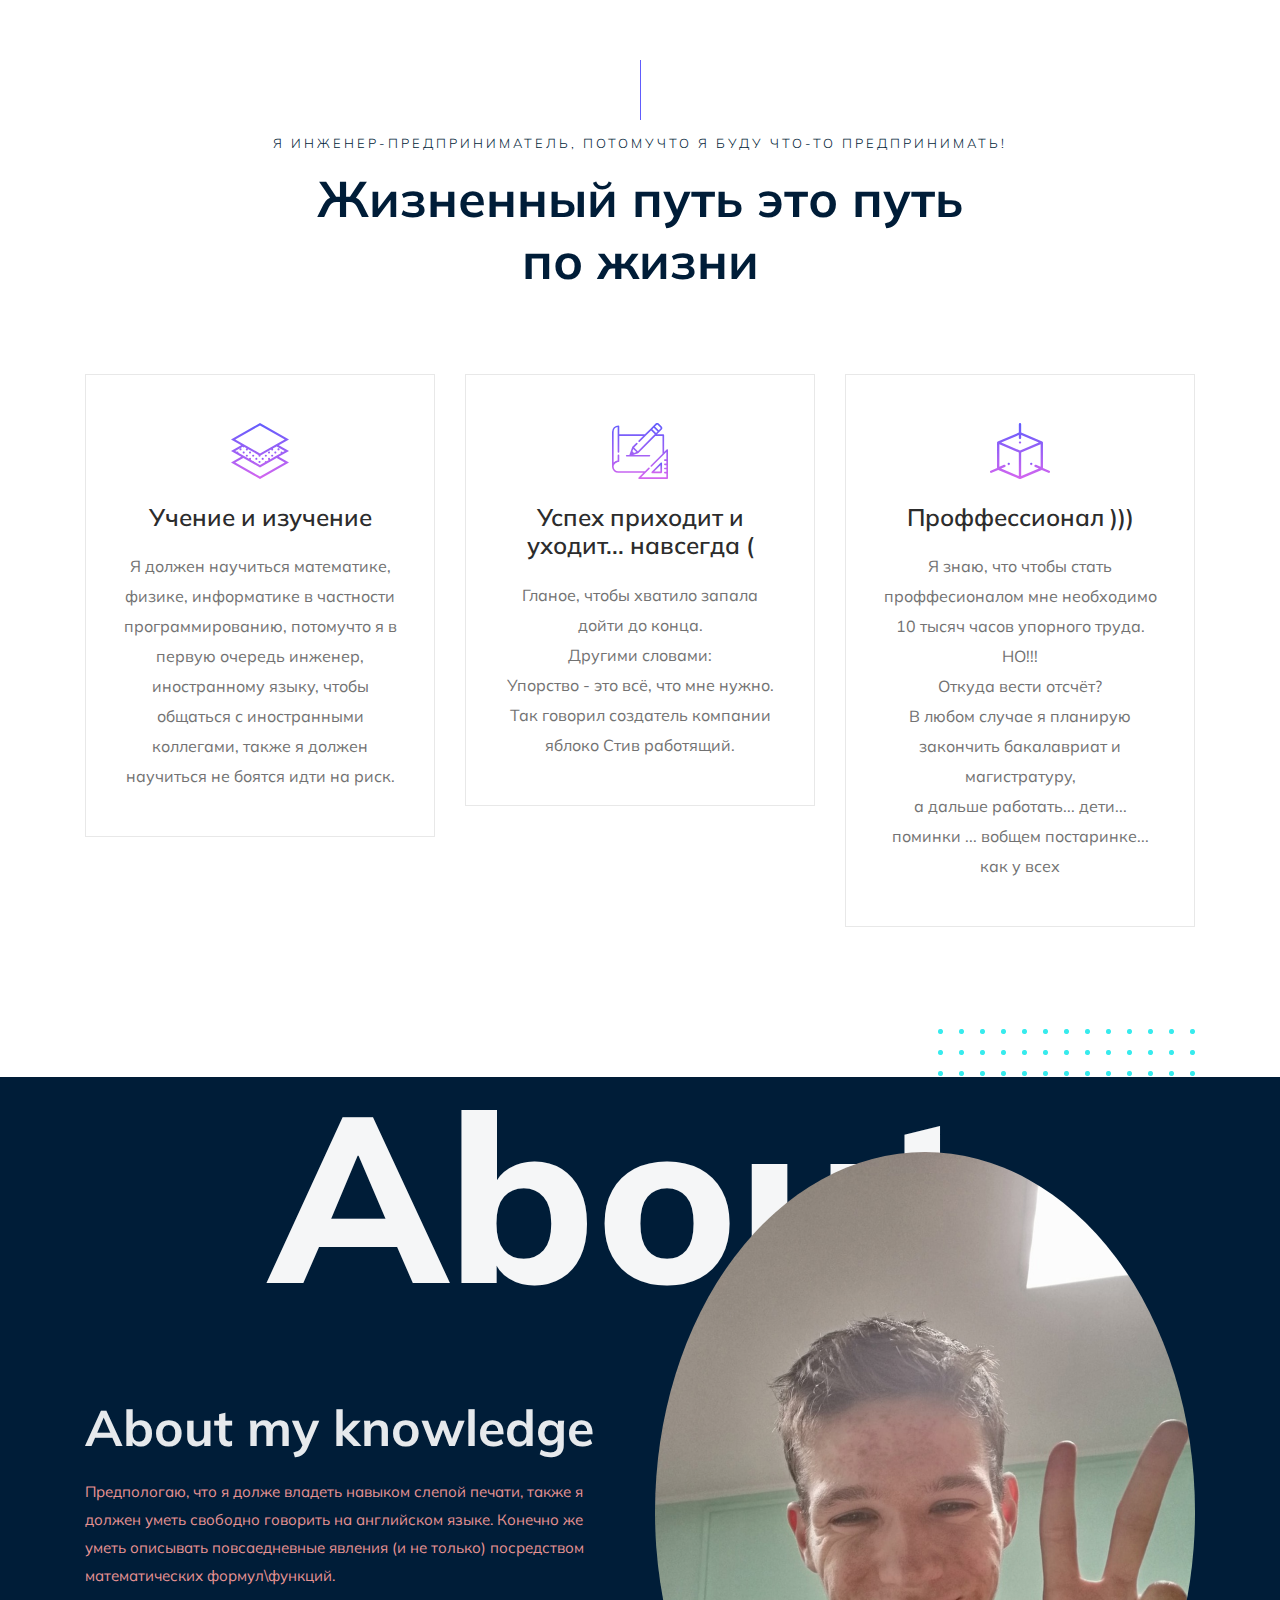
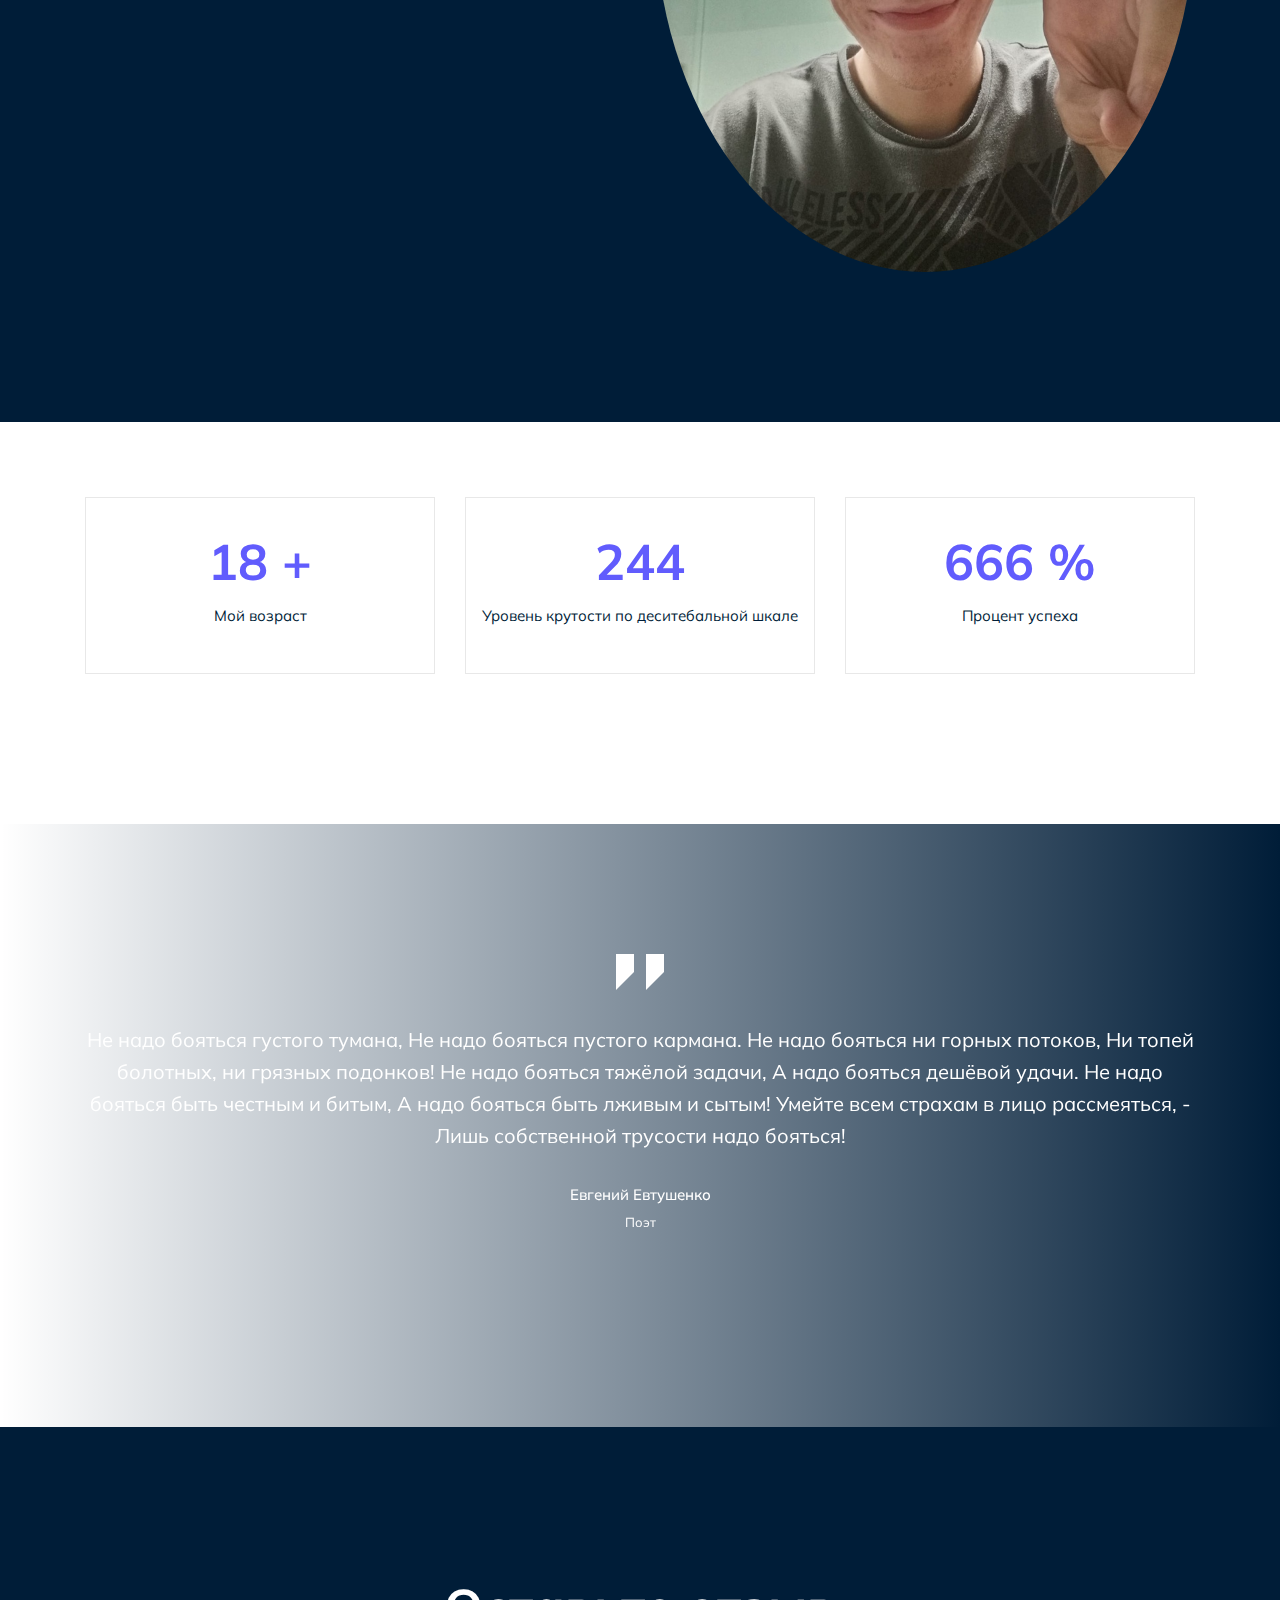
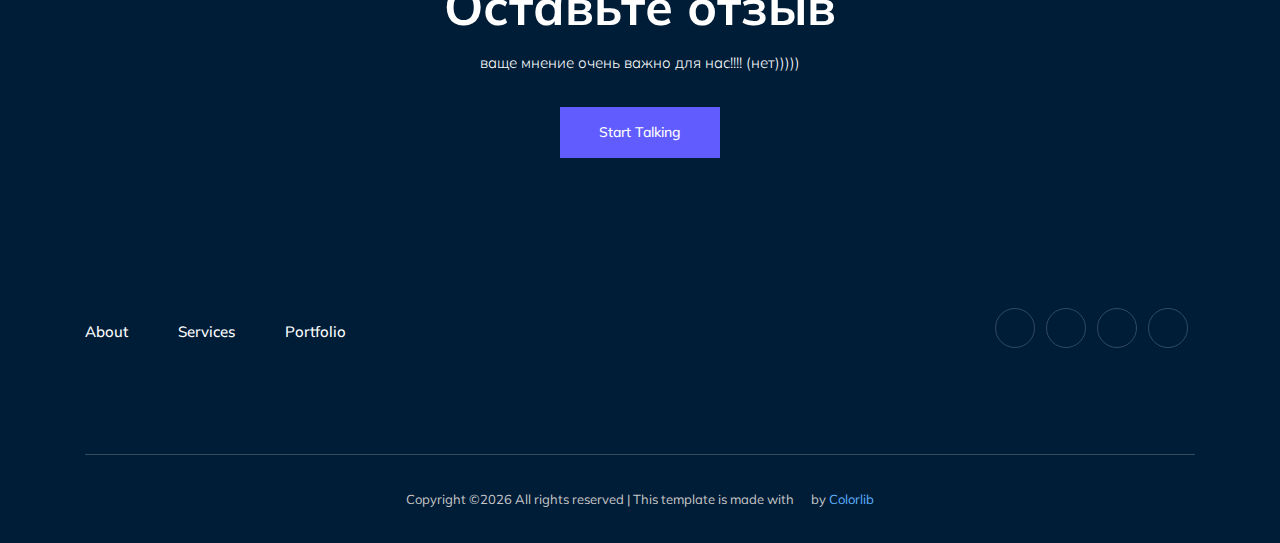
==== commit cf38009c: "Update index.html" ====
--- a/index.html
+++ b/index.html
@@ -34,28 +34,7 @@
 
  
 
-    <!-- slider_area_start -->
-    <div class="slider_area">
-        <div class="single_slider  d-flex align-items-center slider_bg_1">
-            <div class="shap_pattern d-none d-lg-block">
-                <img src="img/about/grid.png" alt="">
-            </div>
-            
-            <div class="container">
-                <div class="row align-items-center">
-                    <div class="col-xl-12">
-                        <div class="slider_text text-center">
-                            <h3>
-                                Hello This is Mark
-                            </h3>
-                            <span>Будущий недоинженер</span>
-                        </div>
-                    </div>
-                </div>
-            </div>
-        </div>
-    </div>
-    <!-- slider_area_end -->
+
 
     <!-- service_area  -->
     <div class="service_area">
@@ -331,4 +310,4 @@
     <script src="js/main.js"></script>
 </body>
 
-</html>+</html>
--- a/css/style.css
+++ b/css/style.css
@@ -11,6 +11,10 @@
   font-family: "Muli", sans-serif;
   font-weight: normal;
   font-style: normal;
+}
+
+.slider_area {
+  background-color: black;
 }
 
 /* line 12, ../../Arafath/CL/CL October/218 PORTFOLIO/HTML/scss/theme-default.scss */
@@ -6786,4 +6790,4 @@
   font-size: 12px;
 }
 
-/*# sourceMappingURL=style.css.map */+/*# sourceMappingURL=style.css.map */
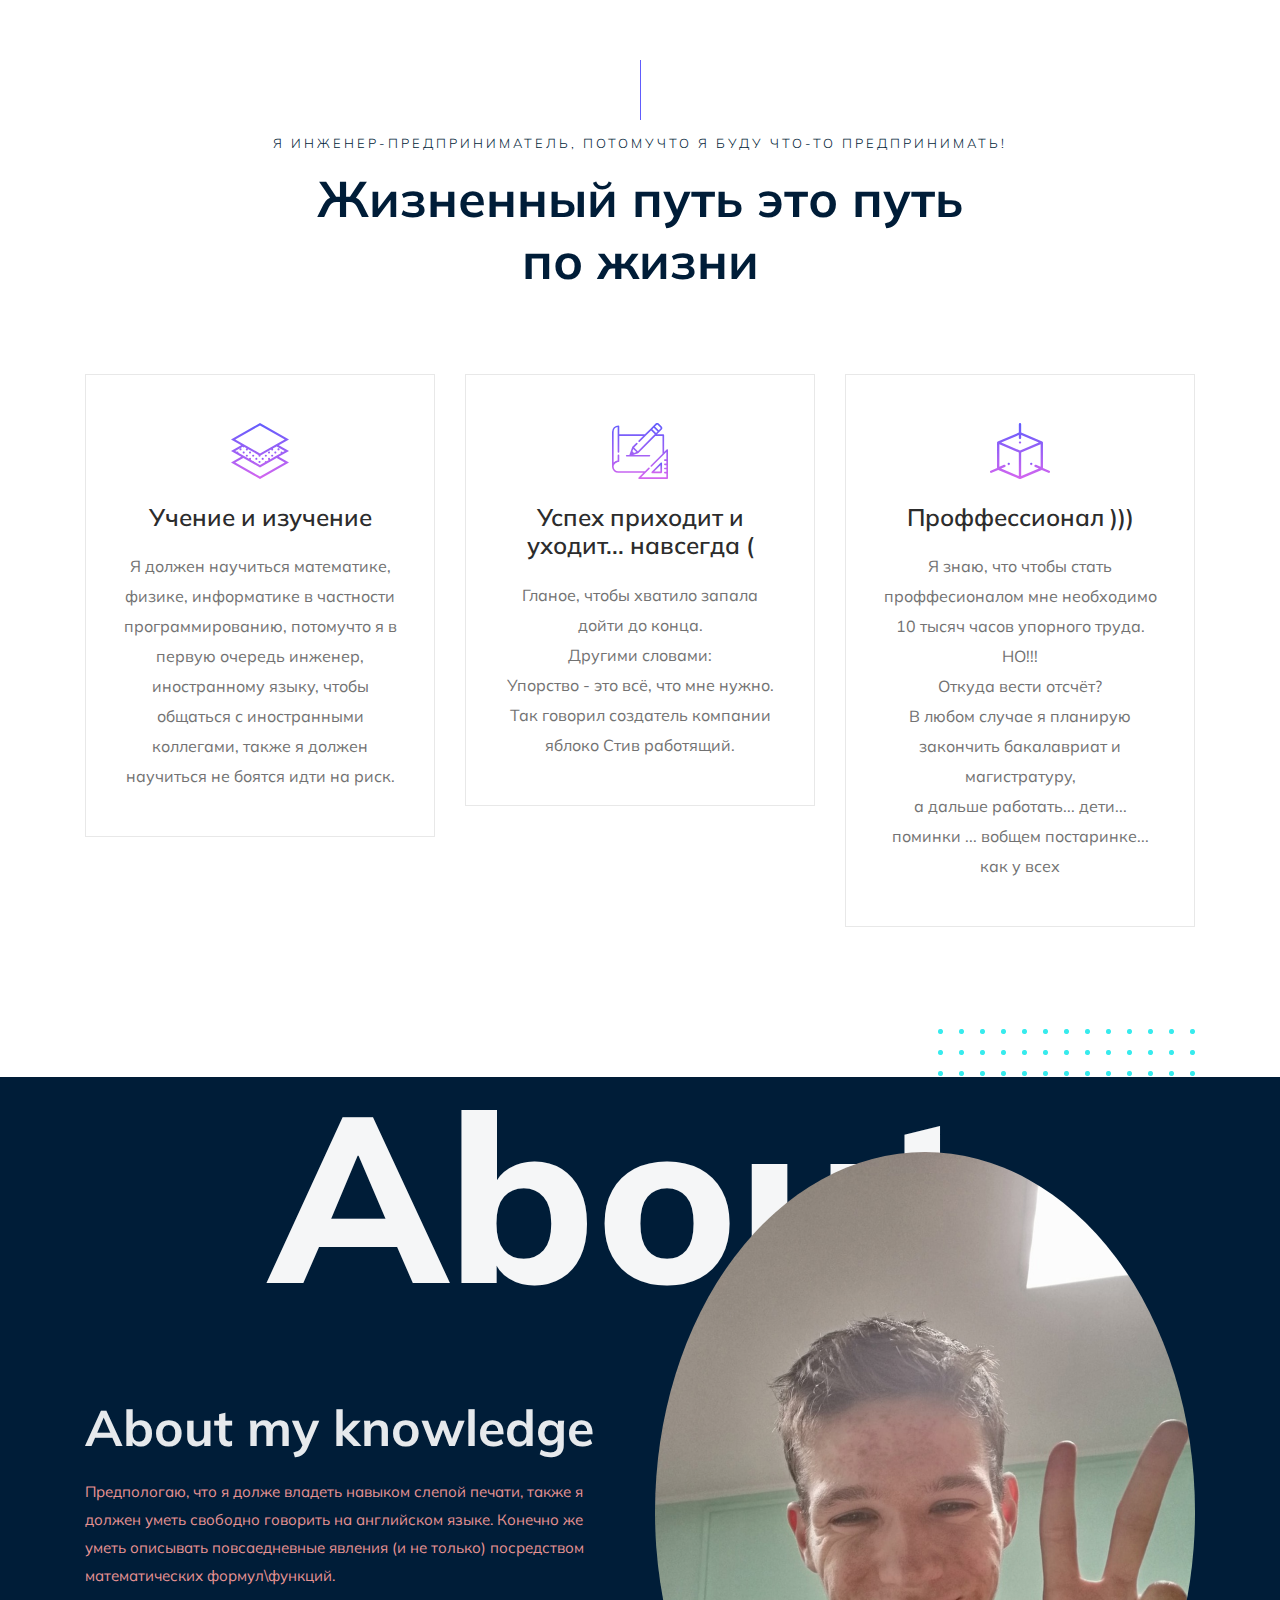
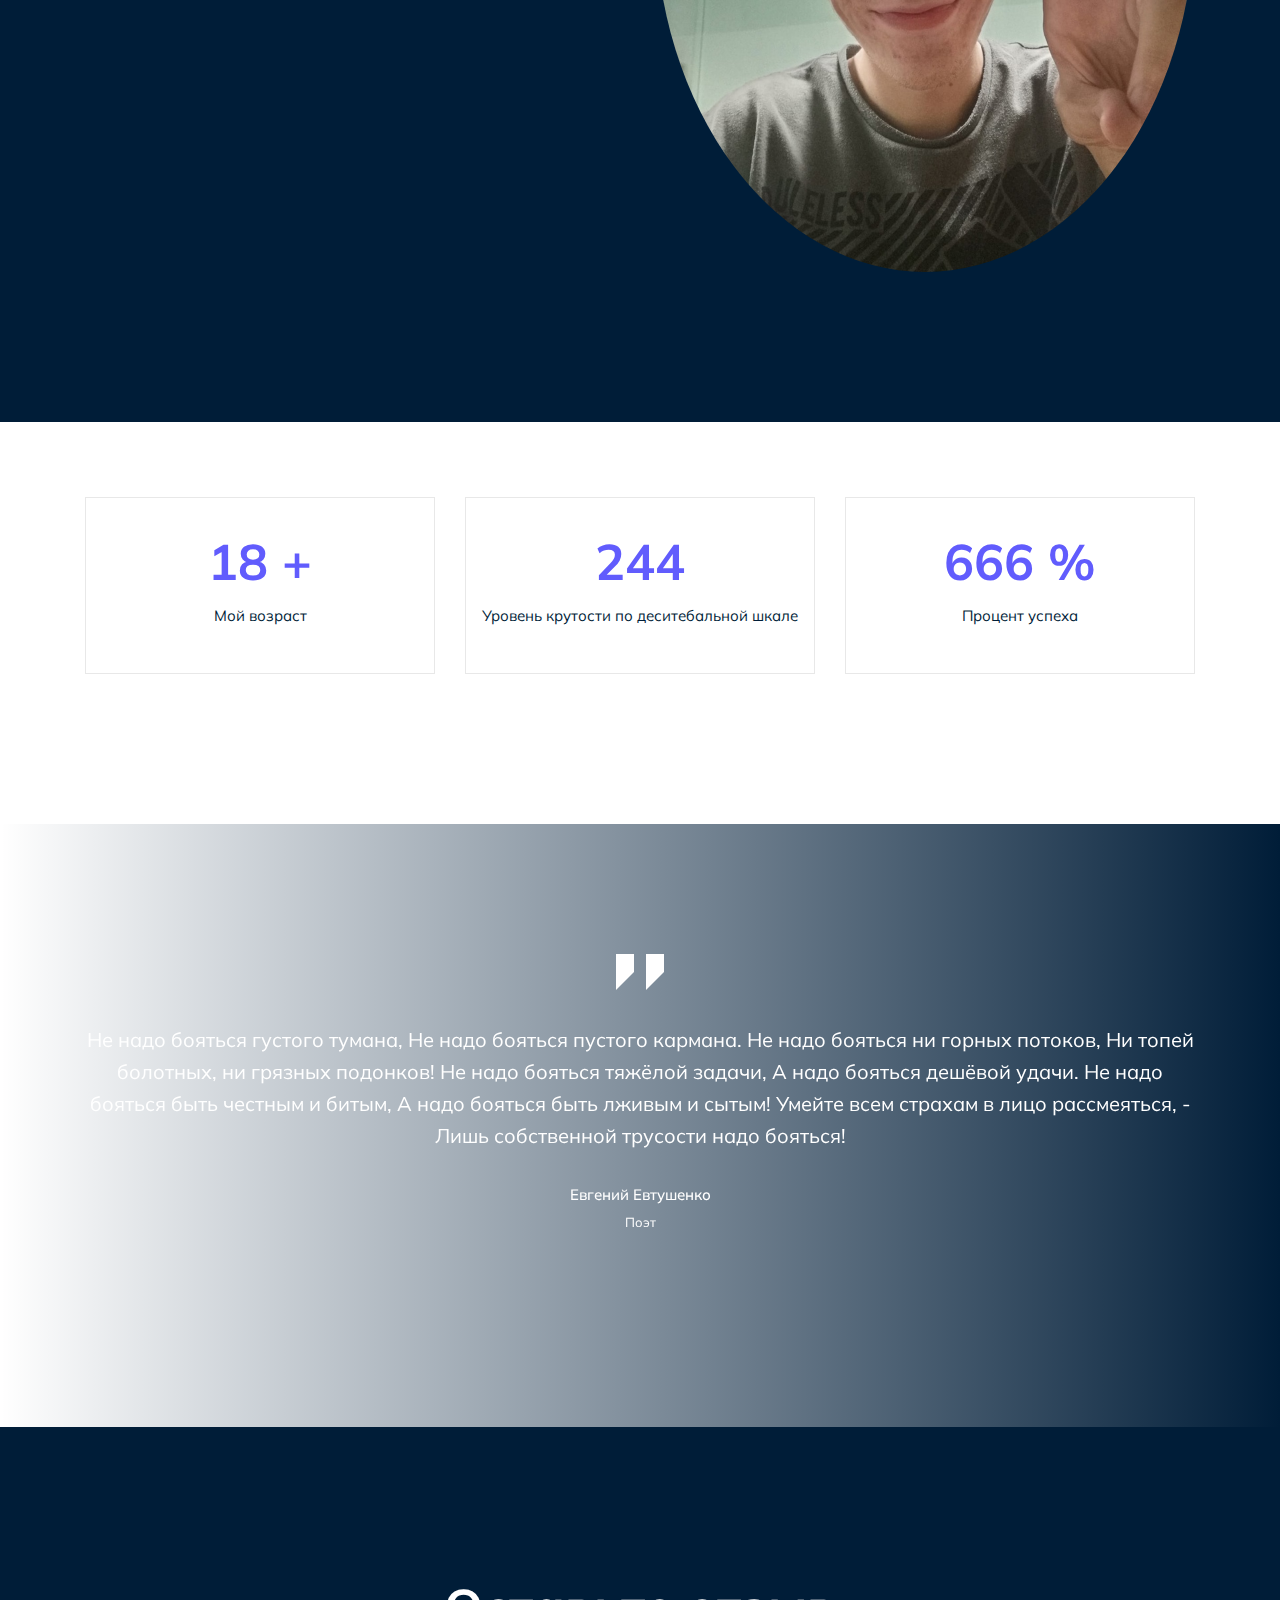
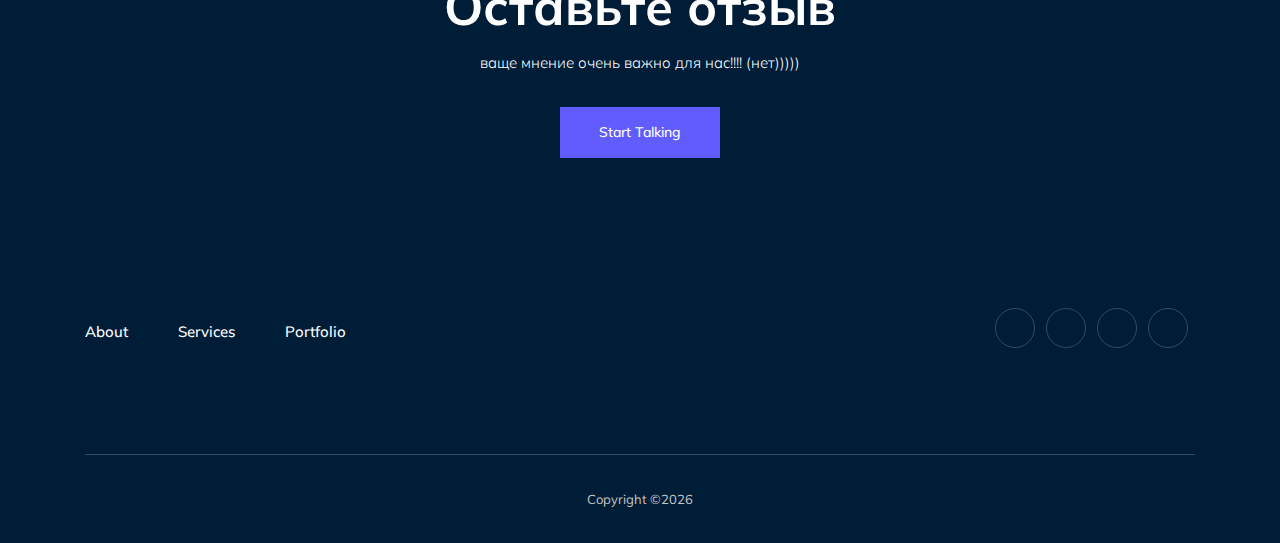
==== commit 5bf74a9f: "Update index.html" ====
--- a/index.html
+++ b/index.html
@@ -270,8 +270,7 @@
                     <div class="col-xl-12">
                         <p class="copy_right text-center">
                             <!-- Link back to Colorlib can't be removed. Template is licensed under CC BY 3.0. -->
-Copyright &copy;<script>document.write(new Date().getFullYear());</script> All rights reserved | This template is made with <i class="fa fa-heart-o" aria-hidden="true"></i> by <a href="https://colorlib.com" target="_blank">Colorlib</a>
-<!-- Link back to Colorlib can't be removed. Template is licensed under CC BY 3.0. -->
+Copyright &copy;<script>document.write(new Date().getFullYear());</script>
                         </p>
                     </div>
                 </div>
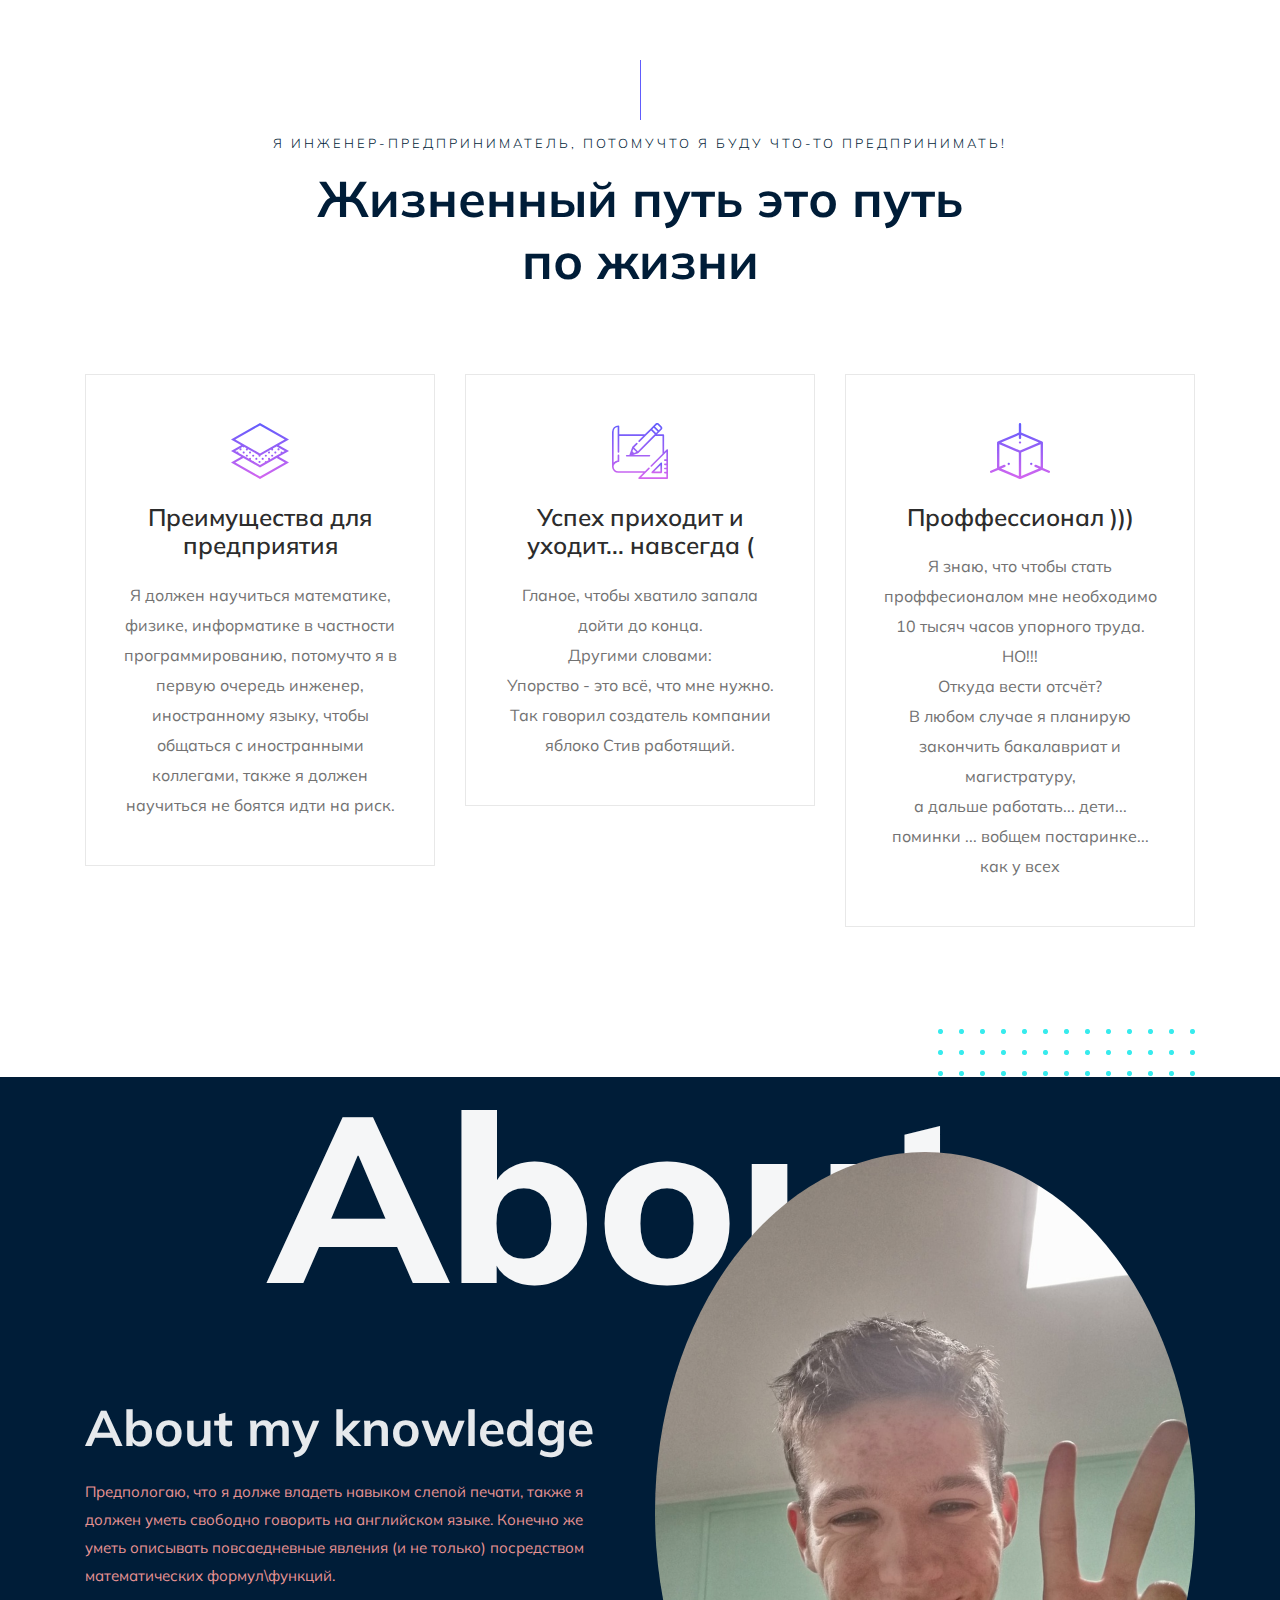
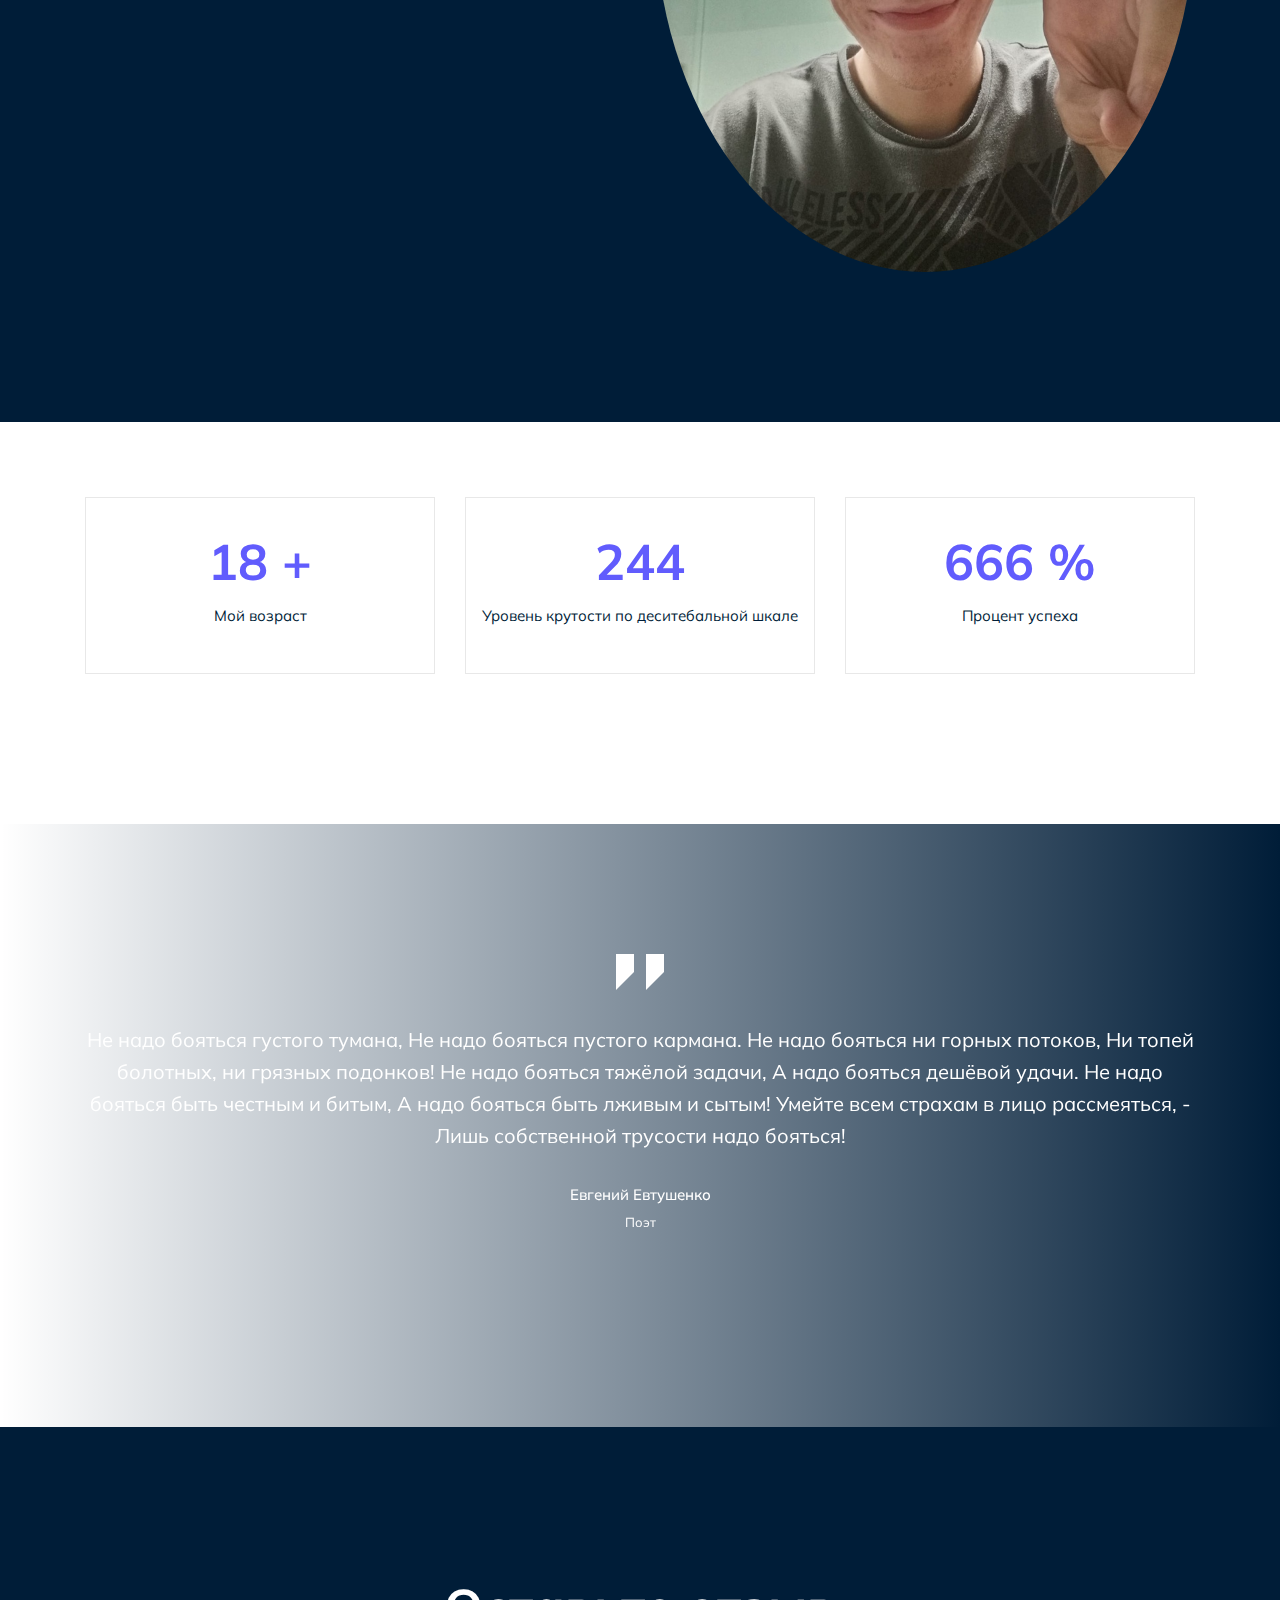
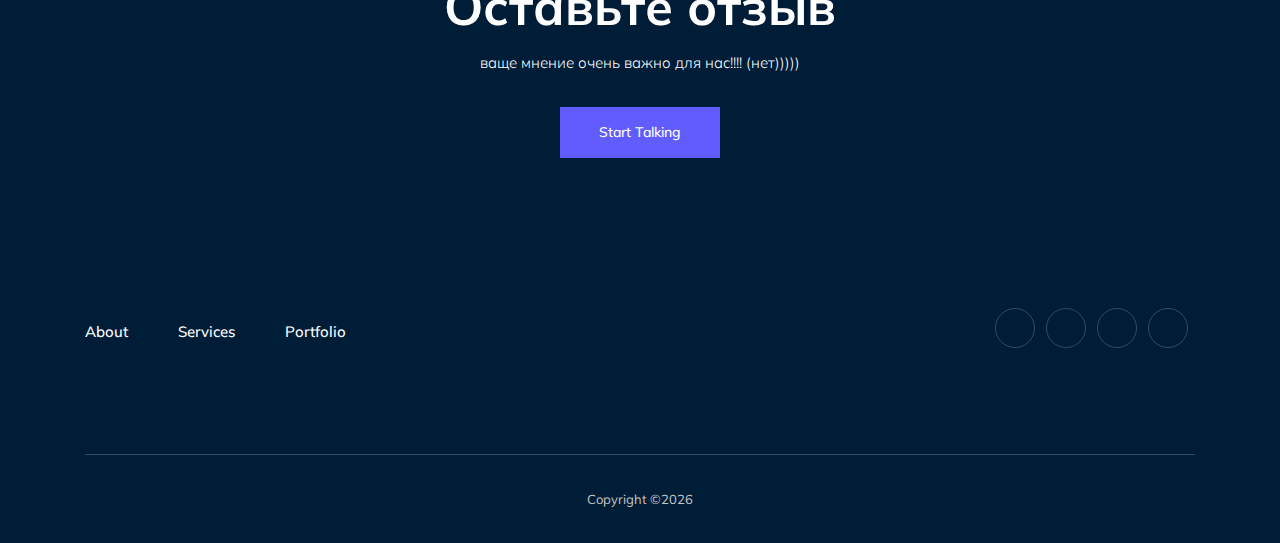
==== commit e380d266: "Update index.html" ====
--- a/index.html
+++ b/index.html
@@ -4,7 +4,7 @@
 <head>
     <meta charset="utf-8">
     <meta http-equiv="x-ua-compatible" content="ie=edge">
-    <title>Марк это Дамблдор</title>
+    <title>Программа для определения степени пораженности глаза при помощи анализа снимков глазного дна у людей с диабетической ретинопатией</title>
     <meta name="description" content="">
     <meta name="viewport" content="width=device-width, initial-scale=1">
 
@@ -54,7 +54,7 @@
                         <div class="icon">
                             <img src="img/svg_icon/1.svg" alt="">
                         </div>
-                        <h3>Учение и изучение</h3>
+                        <h3>Преимущества для предприятия</h3>
                         <p>Я должен научиться математике, физике, информатике в частности программированию,
                             потомучто я в первую очередь инженер,
                             иностранному языку, чтобы общаться с иностранными коллегами,
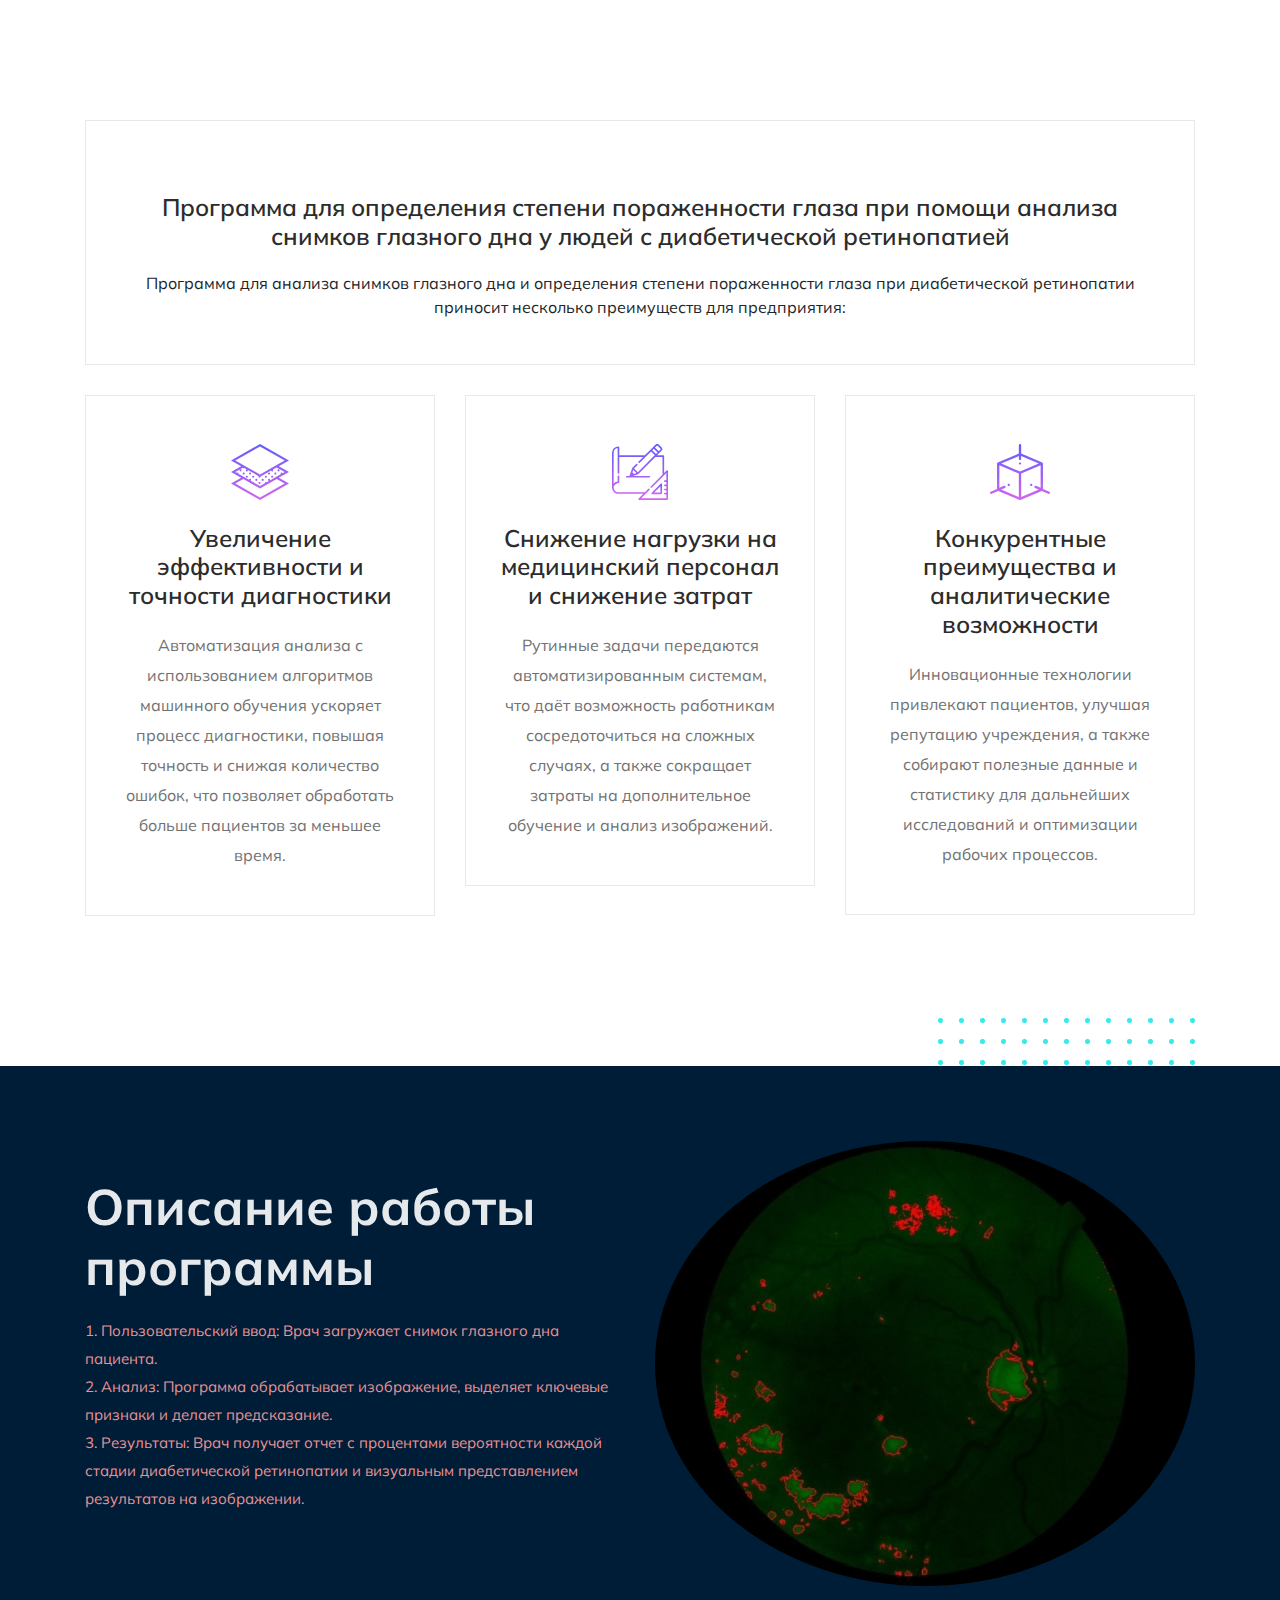
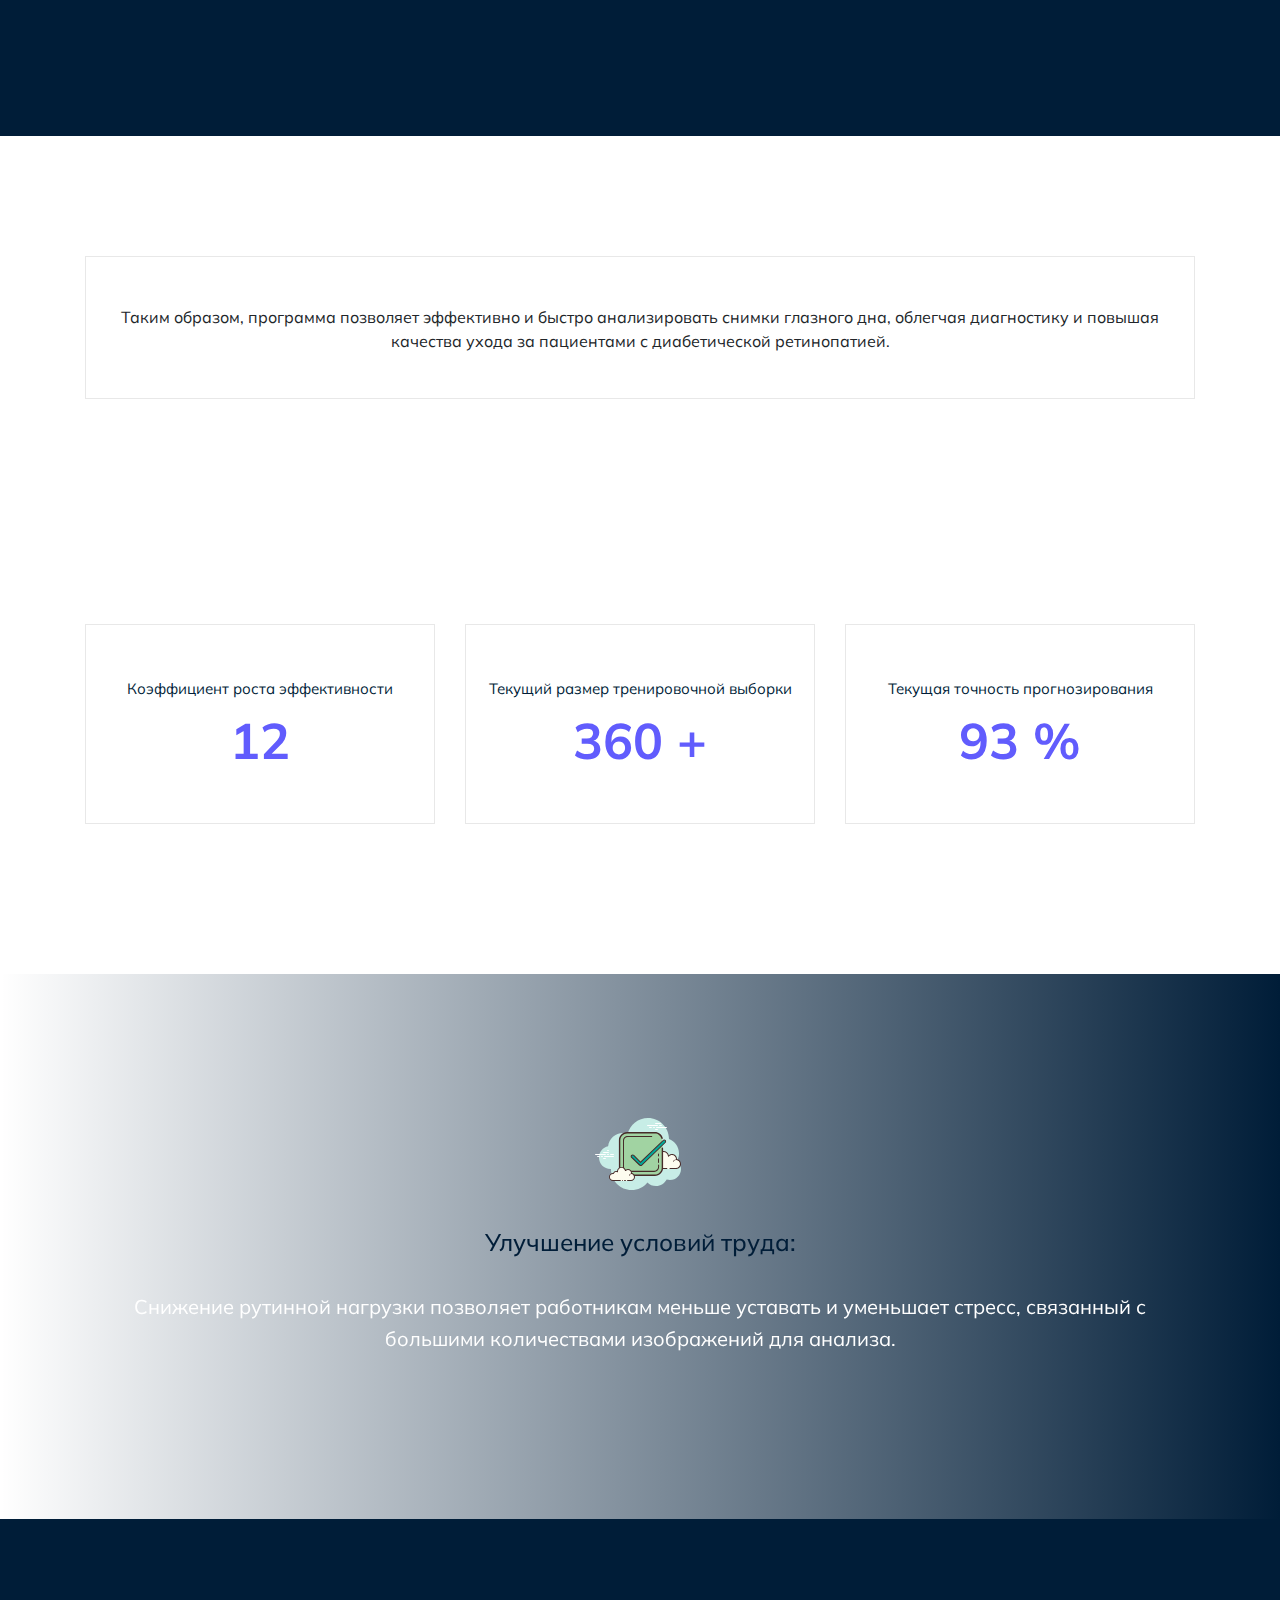
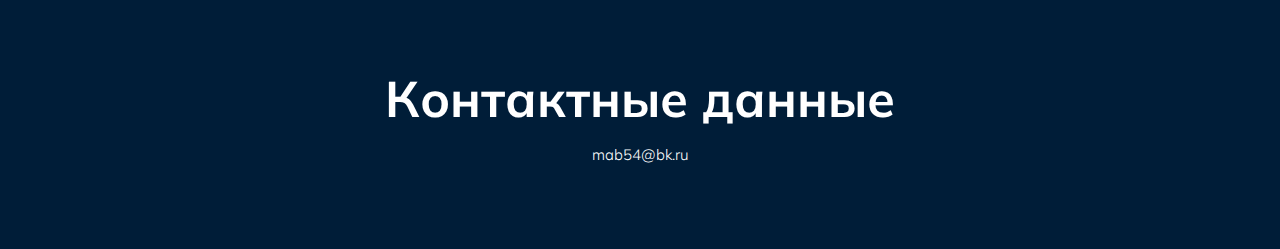
==== commit 22d3cac4: "Add files via upload" ====
--- a/index.html
+++ b/index.html
@@ -41,11 +41,10 @@
         <div class="container">
             <div class="row">
                 <div class="col-xl-12">
-                    <div class="section_title text-center mb-65">
-                        <span>Я инженер-предприниматель, потомучто я буду что-то предпринимать!</span>
-                        <h3>Жизненный путь это путь<br>
-                                по жизни</h3>
-                    </div>
+                    <div class="single_service text-center">
+                        <h3>Программа для определения степени пораженности глаза при помощи анализа снимков глазного дна у людей с диабетической ретинопатией</h3>
+                            <span>Программа для анализа снимков глазного дна и определения степени пораженности глаза при диабетической ретинопатии приносит несколько преимуществ для предприятия:</span>
+                        </div>
                 </div>
             </div>
             <div class="row">
@@ -54,11 +53,8 @@
                         <div class="icon">
                             <img src="img/svg_icon/1.svg" alt="">
                         </div>
-                        <h3>Преимущества для предприятия</h3>
-                        <p>Я должен научиться математике, физике, информатике в частности программированию,
-                            потомучто я в первую очередь инженер,
-                            иностранному языку, чтобы общаться с иностранными коллегами,
-                            также я должен научиться не боятся идти на риск.</p>
+                        <h3>Увеличение эффективности и точности диагностики</h3>
+                        <p>Автоматизация анализа с использованием алгоритмов машинного обучения ускоряет процесс диагностики, повышая точность и снижая количество ошибок, что позволяет обработать больше пациентов за меньшее время.</p>
                     </div>
                 </div>
                 <div class="col-xl-4 col-md-4">
@@ -66,12 +62,8 @@
                         <div class="icon">
                             <img src="img/svg_icon/2.svg" alt="">
                         </div>
-                        <h3>Успех приходит и уходит... навсегда (</h3>
-                        <p>Гланое, чтобы хватило запала дойти до конца. <br>
-
-                            Другими словами: <br>
-                           Упорство - это всё, что мне нужно.<br>
-                        Так говорил создатель компании яблоко Стив работящий.</p>
+                        <h3>Снижение нагрузки на медицинский персонал и снижение затрат</h3>
+                        <p>Рутинные задачи передаются автоматизированным системам, что даёт возможность работникам сосредоточиться на сложных случаях, а также сокращает затраты на дополнительное обучение и анализ изображений.</p>
                     </div>
                 </div>
                 <div class="col-xl-4 col-md-4">
@@ -79,12 +71,8 @@
                         <div class="icon">
                             <img src="img/svg_icon/3.svg" alt="">
                         </div>
-                        <h3>Проффессионал )))</h3>
-                        <p>Я знаю, что чтобы стать проффесионалом мне необходимо 10 тысяч часов упорного труда.
-                            НО!!! 	<br>
-                                Откуда вести отсчёт?<br>
-                            В любом случае я планирую закончить бакалавриат и магистратуру,<br>
-                         а дальше работать... дети... поминки ... вобщем постаринке... как у всех</p>
+                        <h3>Конкурентные преимущества и аналитические возможности</h3>
+                        <p>Инновационные технологии привлекают пациентов, улучшая репутацию учреждения, а также собирают полезные данные и статистику для дальнейших исследований и оптимизации рабочих процессов.</p>
                     </div>
                 </div>
             </div>
@@ -99,17 +87,15 @@
     <!-- about_me  -->
     <div class="about_me">
         <div class="about_large_title d-none d-lg-block">
-                About
         </div>
         <div class="container">
             <div class="row align-items-center">
                 <div class="col-xl-6 col-md-6">
                     <div class="about_e_details">
-                        <h3>About my knowledge</h3>
-                        <p> Предпологаю, что я долже владеть навыком слепой печати,
-                            также я должен уметь свободно говорить на английском языке.
-                           Конечно же уметь описывать повсаедневные явления (и не только) 
-                           посредством математических формул\функций.</p>
+                        <h3>Описание работы программы</h3>
+                        <p> 1. Пользовательский ввод: Врач загружает снимок глазного дна пациента.<br>
+                            2. Анализ: Программа обрабатывает изображение, выделяет ключевые признаки и делает предсказание.<br>
+                            3. Результаты: Врач получает отчет с процентами вероятности каждой стадии диабетической ретинопатии и визуальным представлением результатов на изображении.</p>
                     
                     </div>
                 </div>
@@ -119,13 +105,26 @@
                             <img src="img/about/color_grid.png" alt="">
                         </div>
                         <div class="my_Pic">
-                                <img src="img/about/meme.jpg" alt="">
-                        </div>
-                    </div>
-                </div>
-            </div>
-        </div>
-    </div>
+                                <img src="img/about/eye.jpg" alt="">
+                        </div>
+                    </div>
+                </div>
+            </div>
+        </div>
+    </div>
+
+    <div class="service_area">
+        <div class="container">
+            <div class="row">
+                <div class="col-xl-12">
+                    <div class="single_service text-center">
+                            <span>Таким образом, программа позволяет эффективно и быстро анализировать снимки глазного дна, облегчая диагностику и повышая качества ухода за пациентами с диабетической ретинопатией.</span>
+                        </div>
+                </div>
+            </div>
+        </div>
+    </div>
+
     <!--/ about_me  -->
 
     <div class="counter_area">
@@ -133,26 +132,29 @@
             <div class="row">
                 <div class="col-xl-4 col-md-4">
                     <div class="single_counter text-center">
+                        <p>Коэффициент роста эффективности</p>
+                        <br>
                         <h3>
-                            <span class="counter" >18 </span><span>+</span>
+                            <span class="counter" > 12 </span><span></span>
                         </h3>
-                        <p>Мой возраст</p>
                     </div>
                 </div>
                 <div class="col-xl-4 col-md-4">
                     <div class="single_counter text-center">
+                        <p>Текущий размер тренировочной выборки</p>
+                        <br>
                         <h3>
-                            <span class="counter">244 </span>
+                            <span class="counter">360 </span> <span>+</span>
                         </h3>
-                        <p>Уровень крутости по деситебальной шкале</p>
                     </div>
                 </div>
                 <div class="col-xl-4 col-md-4">
                     <div class="single_counter text-center">
+                        <p>Текущая точность прогнозирования</p>
+                        <br>
                         <h3>
-                            <span class="counter" >666 </span> <span>%</span>
+                            <span class="counter" > 93 </span> <span>%</span>
                         </h3>
-                        <p>Процент успеха</p>
                     </div>
                 </div>
             </div>
@@ -167,51 +169,36 @@
                             <div class="single_carousel">
                                     <div class="single_testmonial text-center">
                                             <div class="quote">
-                                                <img src="img/testmonial/quote.svg" alt="">
-                                            </div>
-                                            <p>Не надо бояться густого тумана,<br>
-                                                Не надо бояться пустого кармана.<br>
-                                                Не надо бояться ни горных потоков,<br>
-                                                Ни топей болотных, ни грязных подонков!<br>
-                                                <br>
-                                                Не надо бояться тяжёлой задачи,<br>
-                                                А надо бояться дешёвой удачи.<br>
-                                                Не надо бояться быть честным и битым,<br>
-                                                А надо бояться быть лживым и сытым!<br>
-                                                <br>
-                                                Умейте всем страхам в лицо рассмеяться, -<br>
-                                                Лишь собственной трусости надо бояться! </p>
+                                                <img src="img/testmonial/galca.svg" alt="">
+                                            </div>
+                                            <br>
+                                            <h3>Улучшение условий труда:</h3>
+                                            <p>Снижение рутинной нагрузки позволяет работникам меньше уставать и уменьшает стресс,<br> связанный с большими количествами изображений для анализа. </p>
                                             <div class="testmonial_author">
-                                                
-                                                <h3>Евгений Евтушенко</h3>
-                                                <span>Поэт</span>
                                             </div>
                                         </div>
                             </div>
                             <div class="single_carousel">
                                     <div class="single_testmonial text-center">
                                             <div class="quote">
-                                                <img src="img/testmonial/quote.svg" alt="">
-                                            </div>
-                                            <p>Сегодня (11.07.2021) я заметил, что каждую личность что-то олицетворяет.
-                                                 Например сильную личность может олицетворять бык. Когда я задумался, что олицетворяет меня, то первое, что пришло на ум это бесконечно большой, очень высокий безлюдный серый склад наполненный тёмно-серыми коробками на которых виднеется белая совершенно пустая карточка на которой что-то должно быть указано. А фоном играет тихая приятная дарящая блаженство мелодия 🎶. Чуть пожже я понял, что этот склад олицетворял не меня,
-                                                 а лишь моё душевное состояние в данный момент. </p>
+                                                <img src="img/testmonial/galca2.svg" alt="">
+                                            </div>
+                                            <br>
+                                            <h3>Поддержка принятия решений:</h3>
+                                            <p>Автоматизированные результаты могут служить дополнительной поддержкой для врачей при принятии клинических решений. </p>
                                             <div class="testmonial_author">
-                                                
-                                                <h3>Бурнин МАрк</h3>
-                                                <span>Это я если ЧЁ!!!</span>
                                             </div>
                                         </div>
                             </div>
                             <div class="single_carousel">
                                     <div class="single_testmonial text-center">
                                             <div class="quote">
-                                                <img src="img/testmonial/quote.svg" alt="">
-                                            </div>
-                                            <p>📃 «Главные вопросы времени будут решены не речами и резолюциями, а железом и кровью». </p>
+                                                <img src="img/testmonial/galca3.svg" alt="">
+                                            </div>
+                                            <br>
+                                            <h3>Повышение удовлетворенности от работы:</h3>
+                                            <p>Возможность использовать современные инструменты и технологии может повысить удовлетворенность работой и мотивацию персонала. </p>
                                             <div class="testmonial_author">
-                                                <h3>💡 Отто фон Бисмарк</h3>
-                                                <span>великий канслер германии</span>
                                             </div>
                                         </div>
                             </div>
@@ -227,57 +214,13 @@
             <div class="row">
                 <div class="col-xl-12">
                     <div class="project_text text-center">
-                        <h3>Оставьте отзыв</h3>
-                        <p>ваще мнение очень важно для нас!!!! (нет)))))</p>
-                        <a class="boxed-btn3" href="#">Start Talking</a>
-                    </div>
-                </div>
-            </div>
-        </div>
-    </div>
-
-    <!-- footer start -->
-    <footer class="footer">
-        <div class="footer_top">
-            <div class="container">
-                <div class="row align-items-center">
-                    <div class="col-xl-6 col-md-6">
-                        <div class="menu_links">
-                            <ul>
-                                <li><a href="#">About</a></li>
-                                <li><a href="#">Services</a></li>
-                                <li><a href="#">Portfolio</a></li>
-                            </ul>
-                        </div>
-                    </div>
-                    <div class="col-xl-6 col-md-6">
-                        <div class="socail_links">
-                            <ul>
-                                <li><a href="#"> </a></li>
-                                <li><a href="#"> </a></li>
-                                <li><a href="#"> </a></li>
-                                <li><a href="#"> </a></li>
-                            </ul>
-                        </div>
-                    </div>
-                </div>
-            </div>
-        </div>
-        <div class="copy-right_text">
-            <div class="container">
-                <div class="footer_border"></div>
-                <div class="row">
-                    <div class="col-xl-12">
-                        <p class="copy_right text-center">
-                            <!-- Link back to Colorlib can't be removed. Template is licensed under CC BY 3.0. -->
-Copyright &copy;<script>document.write(new Date().getFullYear());</script>
-                        </p>
-                    </div>
-                </div>
-            </div>
-        </div>
-    </footer>
-    <!--/ footer end  -->
+                        <h3>Контактные данные</h3>
+                        <p>mab54@bk.ru</p>
+                    </div>
+                </div>
+            </div>
+        </div>
+    </div>
 
     <!-- JS here -->
     <script src="js/vendor/modernizr-3.5.0.min.js"></script>
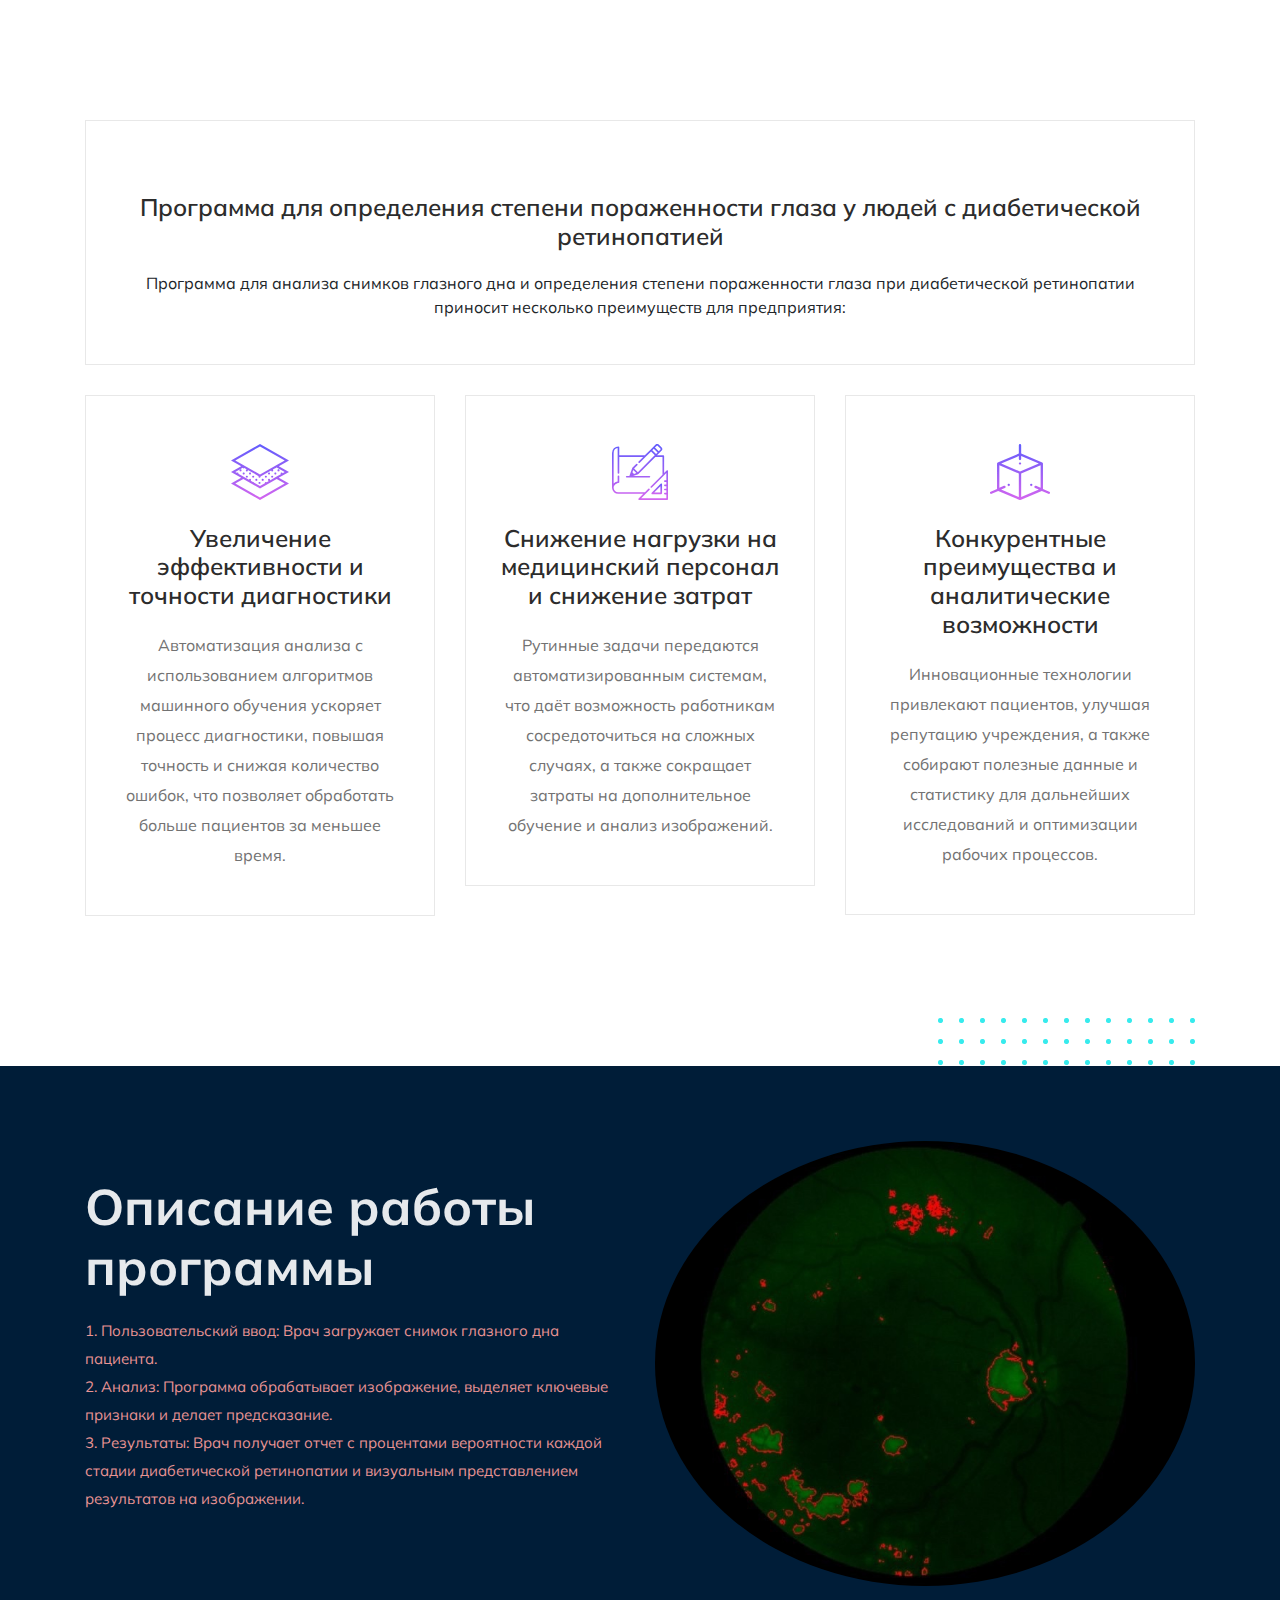
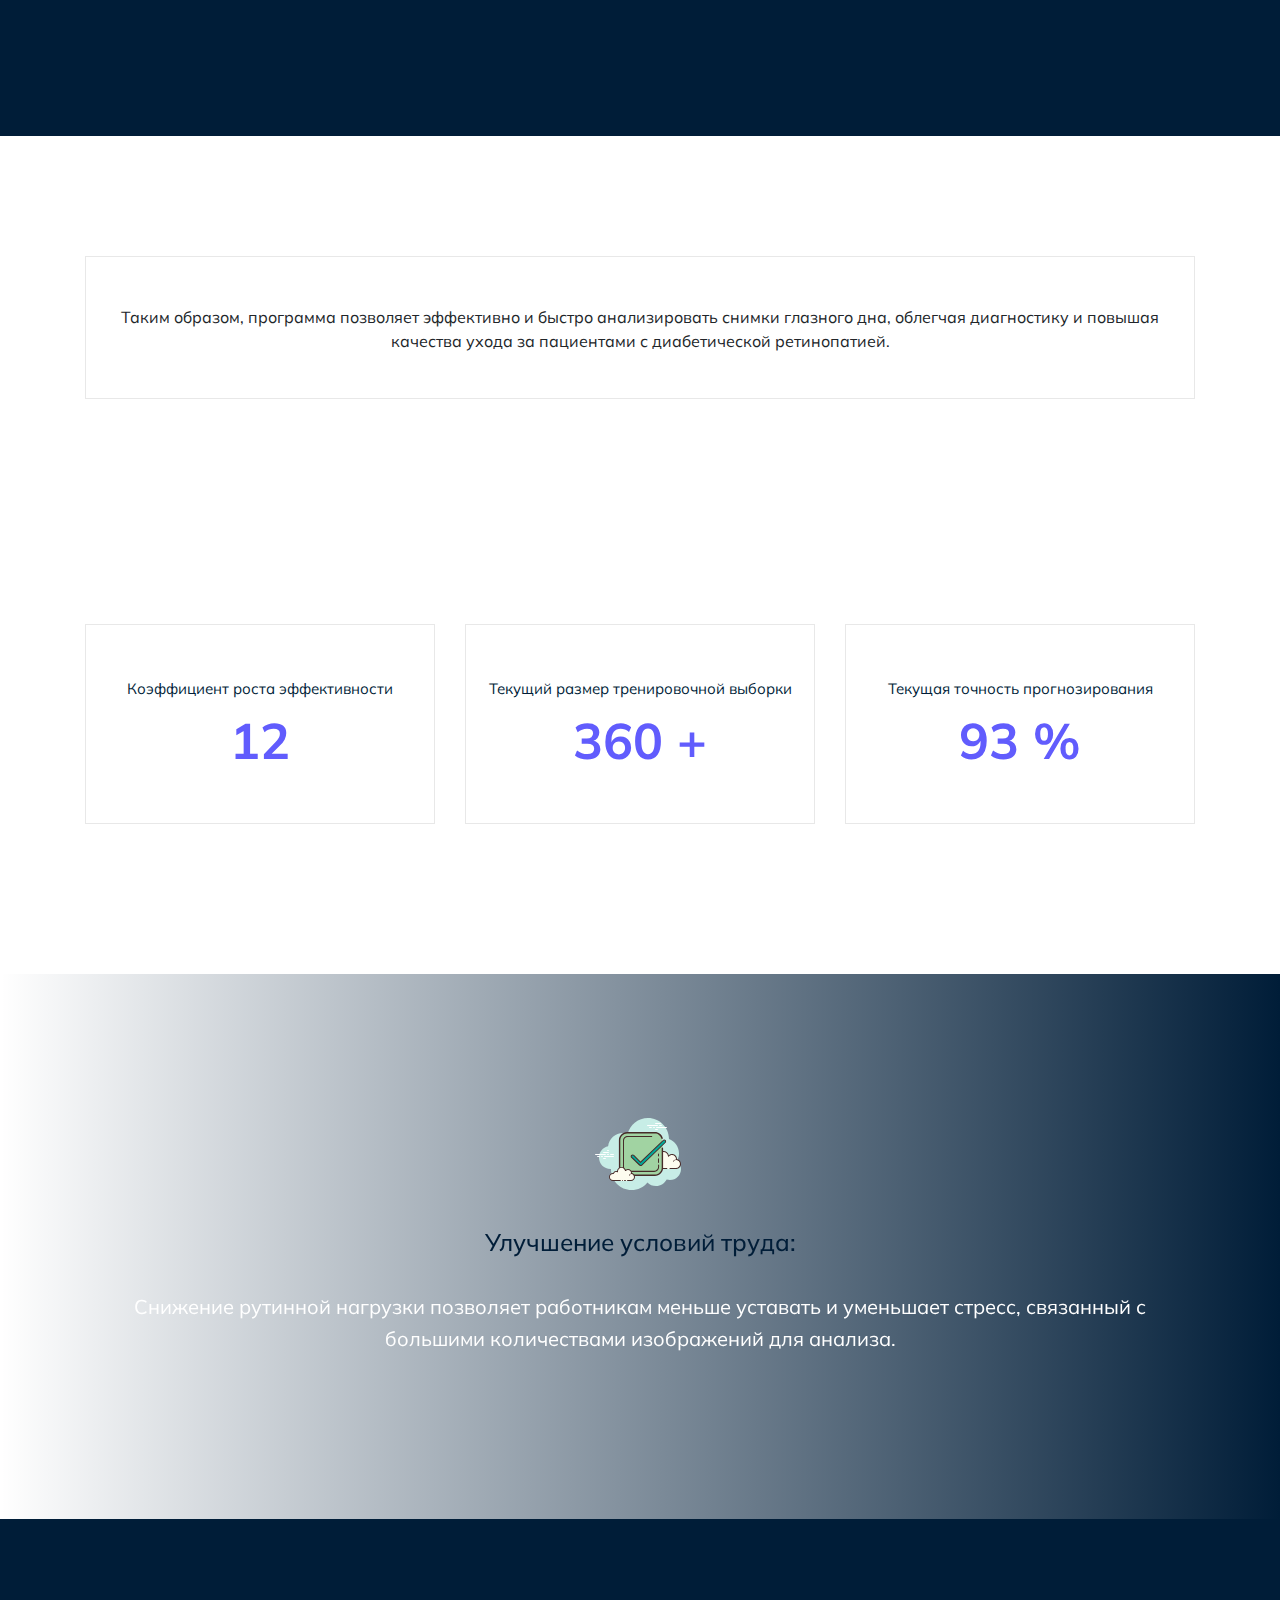
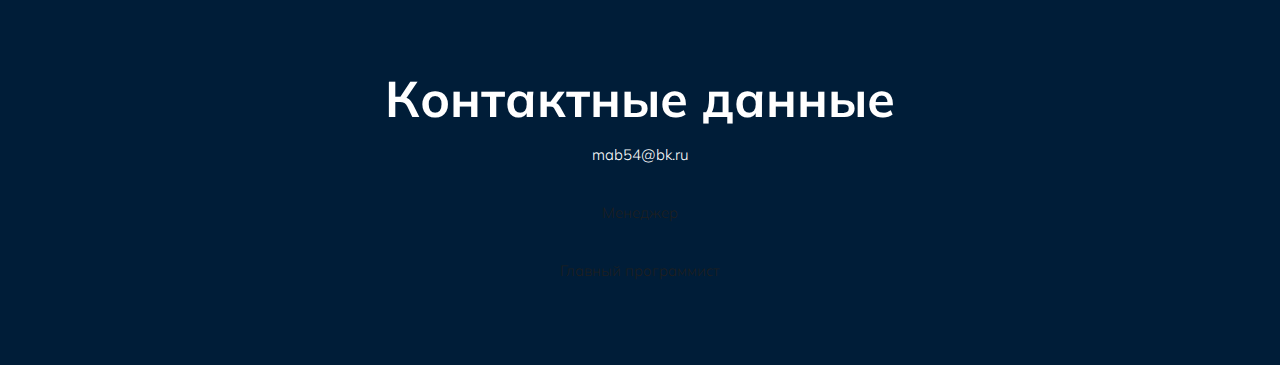
==== commit f7e59eb0: "Update index.html" ====
--- a/index.html
+++ b/index.html
@@ -42,7 +42,7 @@
             <div class="row">
                 <div class="col-xl-12">
                     <div class="single_service text-center">
-                        <h3>Программа для определения степени пораженности глаза при помощи анализа снимков глазного дна у людей с диабетической ретинопатией</h3>
+                        <h3>Программа для определения степени пораженности глаза у людей с диабетической ретинопатией</h3>
                             <span>Программа для анализа снимков глазного дна и определения степени пораженности глаза при диабетической ретинопатии приносит несколько преимуществ для предприятия:</span>
                         </div>
                 </div>
@@ -216,6 +216,8 @@
                     <div class="project_text text-center">
                         <h3>Контактные данные</h3>
                         <p>mab54@bk.ru</p>
+                        <p><a href="https://vk.com/markburnin" target="_blank">Менеджер</a></p>
+                        <p><a href="https://vk.com/marmalade_li" target="_blank">Главный программист</a></p>
                     </div>
                 </div>
             </div>
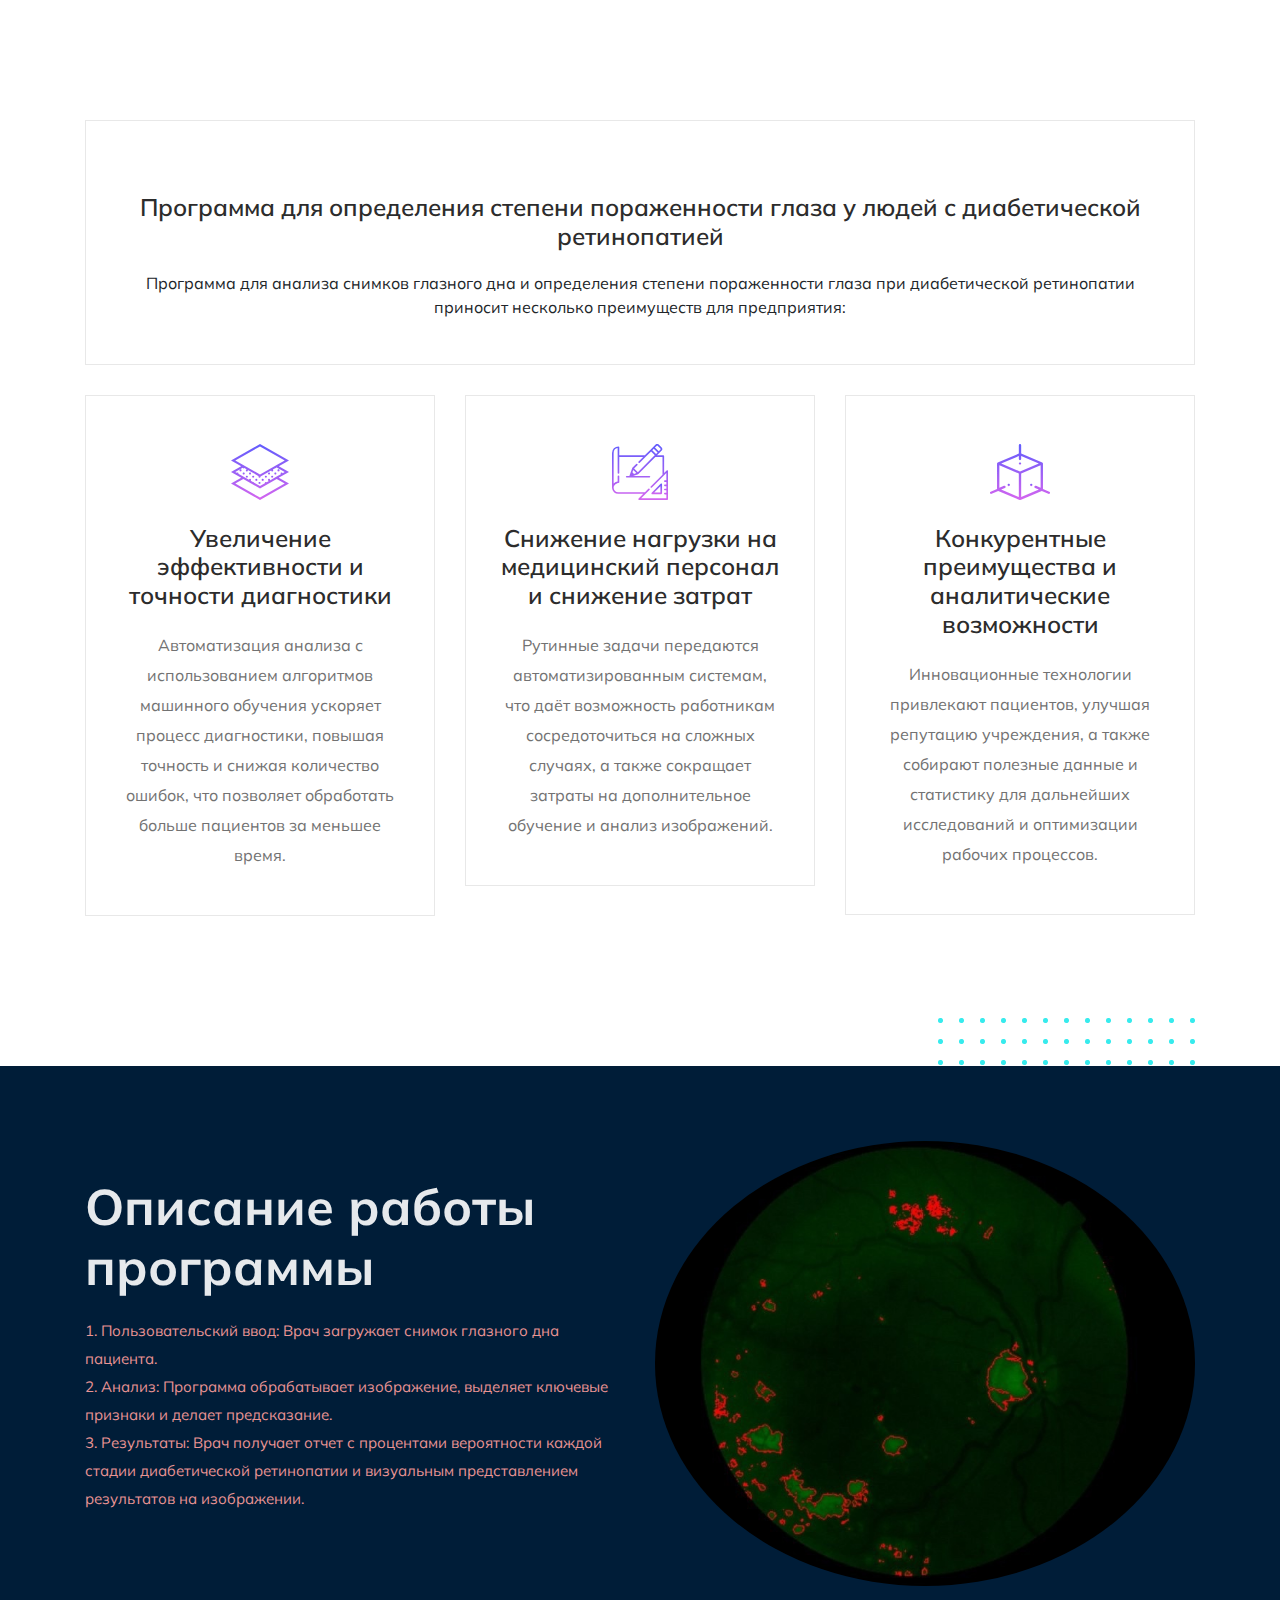
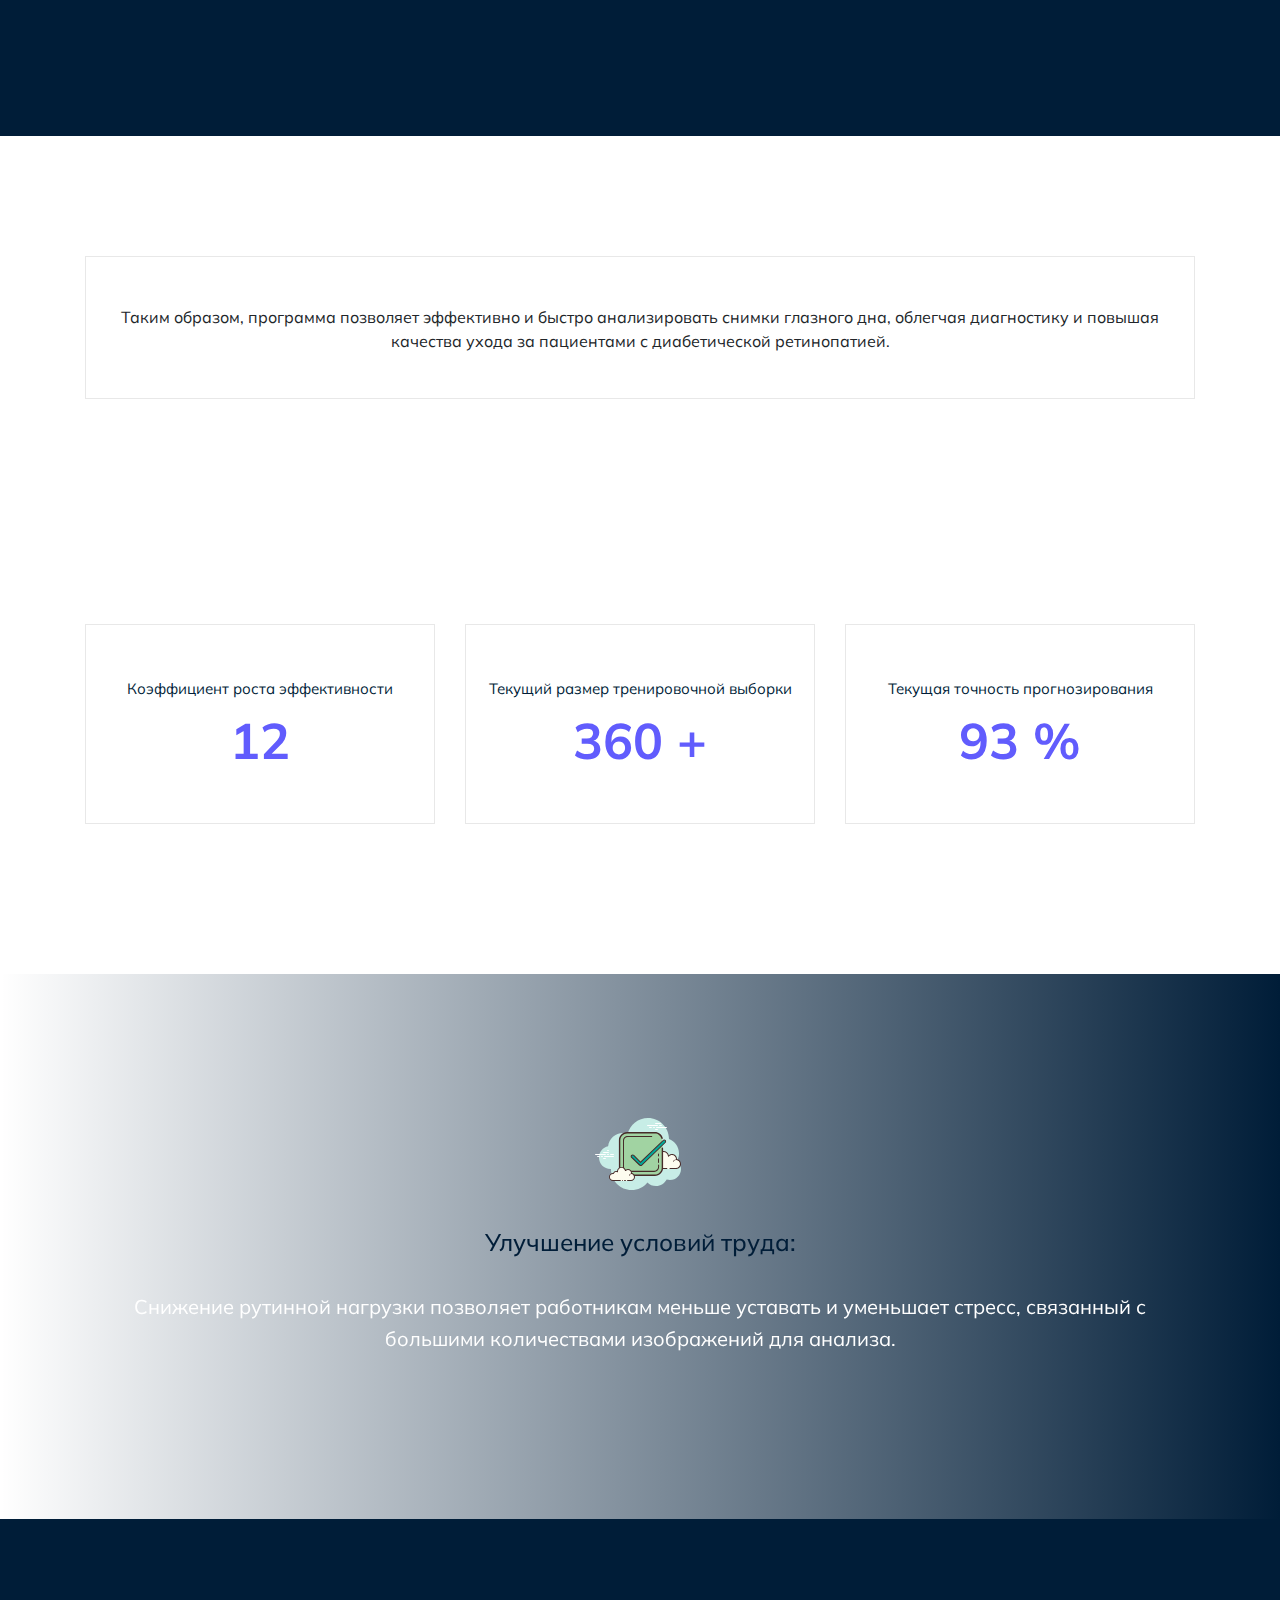
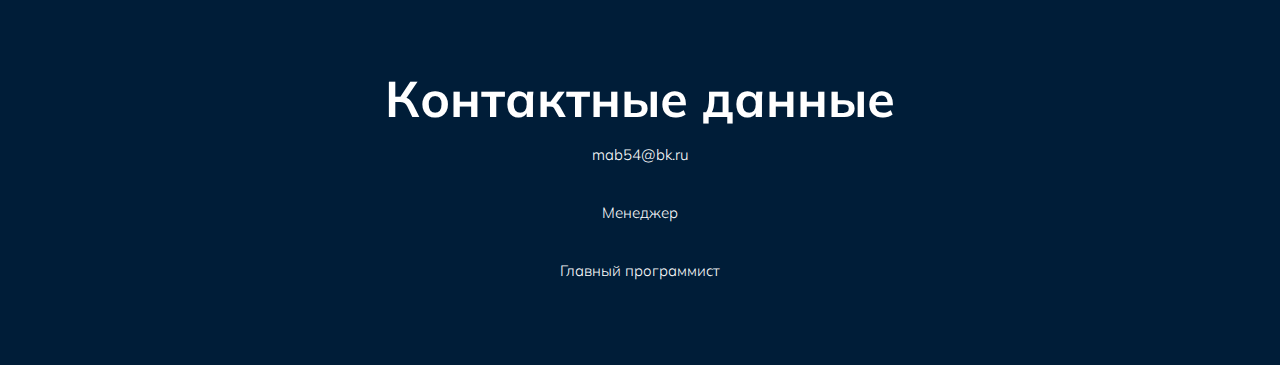
==== commit bd9a2910: "Update index.html" ====
--- a/index.html
+++ b/index.html
@@ -216,8 +216,8 @@
                     <div class="project_text text-center">
                         <h3>Контактные данные</h3>
                         <p>mab54@bk.ru</p>
-                        <p><a href="https://vk.com/markburnin" target="_blank">Менеджер</a></p>
-                        <p><a href="https://vk.com/marmalade_li" target="_blank">Главный программист</a></p>
+                        <p><a href="https://vk.com/markburnin" target="_blank" style="color: white;">Менеджер</a></p>
+                        <p><a href="https://vk.com/marmalade_li" target="_blank" style="color: white;">Главный программист</a></p>
                     </div>
                 </div>
             </div>
